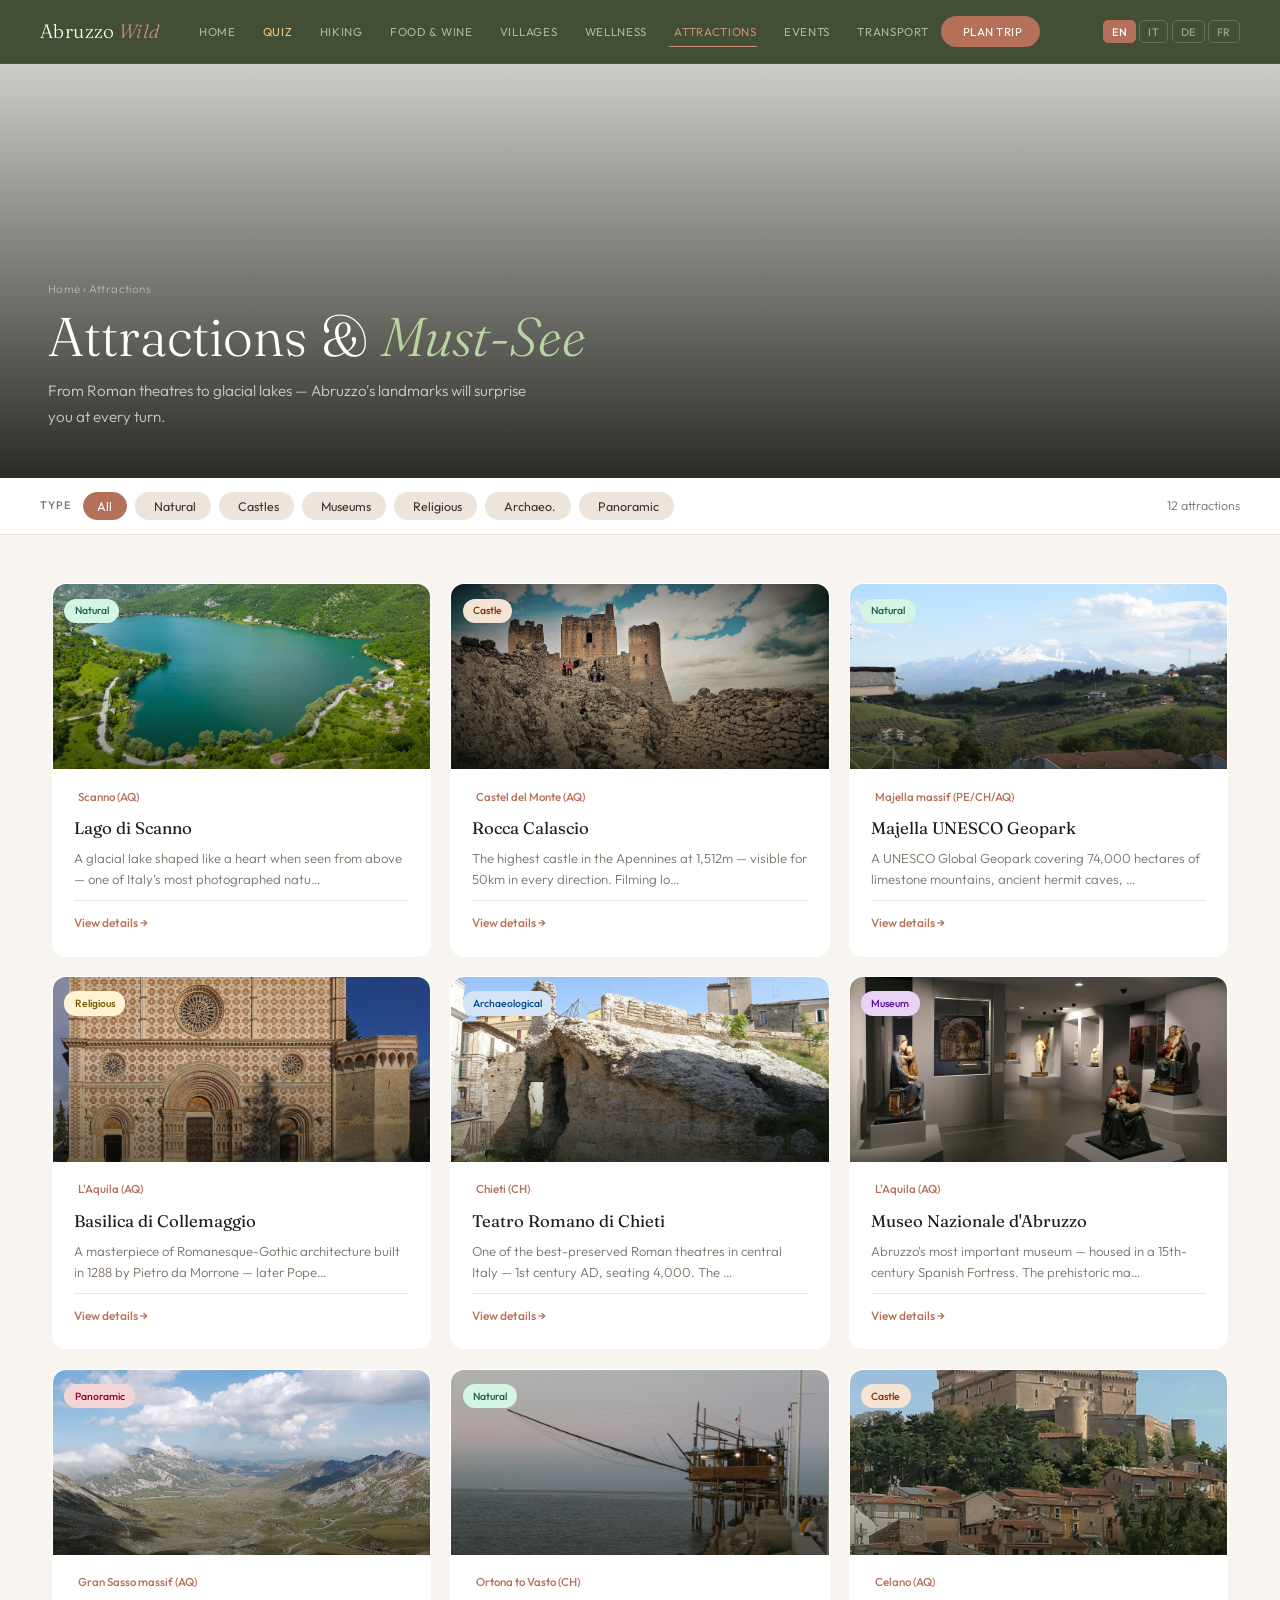
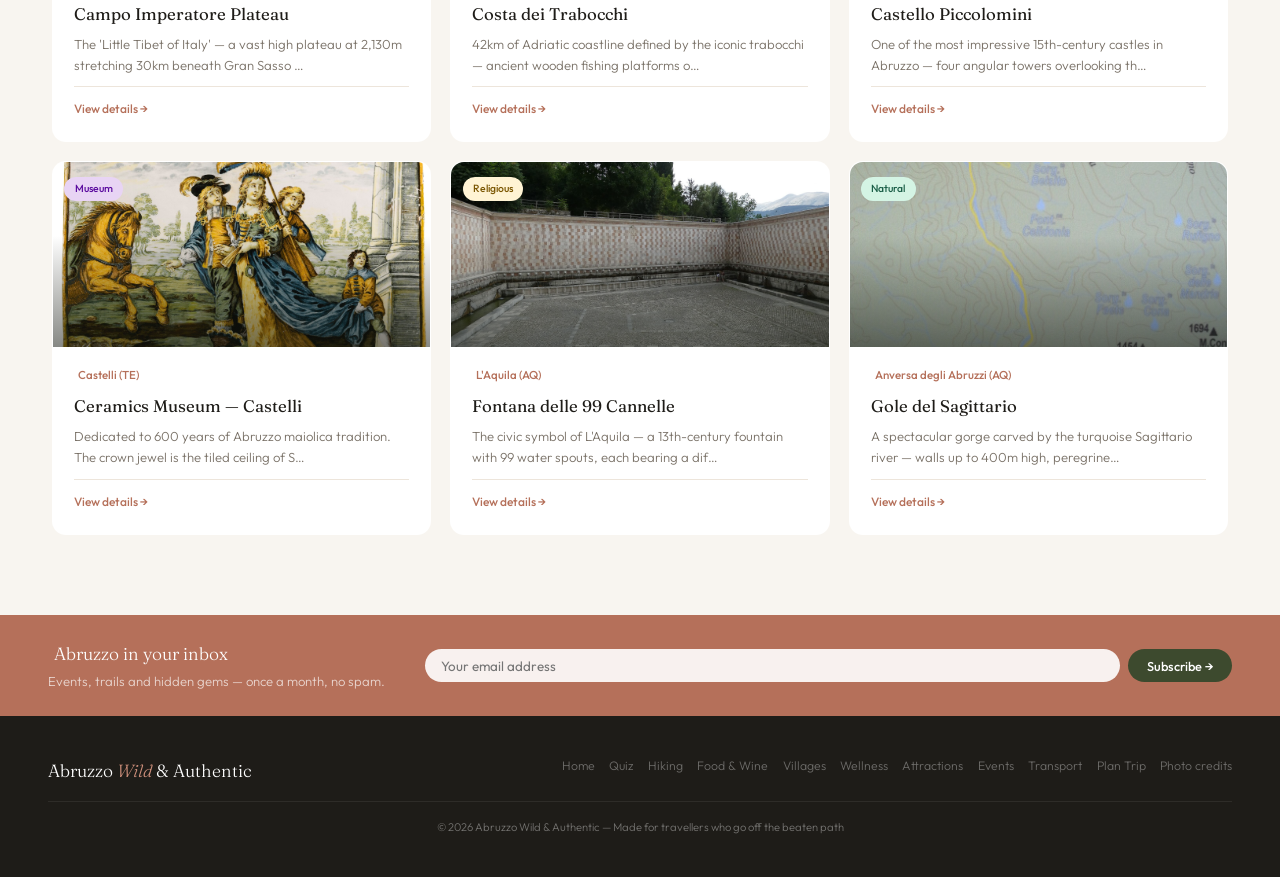
==== attractions.html @ 32e90f84 "Foto reali (Wikimedia Commons) per luoghi/borghi/monumenti + pagina crediti Categoria B (25 soggetti" ====
<!DOCTYPE html>
<html lang="en">
<head>
<meta charset="UTF-8">
<meta name="viewport" content="width=device-width,initial-scale=1.0">
<title>Attractions & Must-See — Abruzzo Wild & Authentic</title>
<meta name="description" content="From Roman theatres to glacial lakes and medieval castles — Abruzzo's most unmissable landmarks and natural wonders.">

<link rel="preconnect" href="https://fonts.googleapis.com">
<link rel="preconnect" href="https://fonts.gstatic.com" crossorigin>
<link href="https://fonts.googleapis.com/css2?family=Fraunces:ital,opsz,wght@0,9..144,300;0,9..144,400;1,9..144,300;1,9..144,400&family=Outfit:wght@300;400;500&display=swap" rel="stylesheet">
<link rel="stylesheet" href="https://cdn.jsdelivr.net/npm/@tabler/icons-webfont@3.10.0/tabler-icons.min.css">
<link rel="stylesheet" href="shared.css">

<style>
/* ── Attractions-specific ── */
.attr-grid {
  display: grid;
  grid-template-columns: repeat(3, 1fr);
  gap: 1.2rem;
}
.attr-card {
  background: var(--white);
  border-radius: var(--radius);
  overflow: hidden;
  cursor: pointer;
  border: 1.5px solid transparent;
  transition: transform .3s ease, box-shadow .3s ease, border-color .3s ease;
}
.attr-card:hover {
  transform: translateY(-5px);
  box-shadow: var(--shadow-md);
  border-color: var(--rose);
}
.attr-card.hidden { display: none; }
.attr-img-wrap { overflow: hidden; position: relative; }
.attr-img {
  width: 100%; height: 185px;
  object-fit: cover;
  background-size: cover;
  background-position: center;
  transition: transform .5s;
}
.attr-card:hover .attr-img { transform: scale(1.06); }
.attr-img-overlay {
  position: absolute; inset: 0;
  background: linear-gradient(to top, rgba(15,18,10,.5), transparent 60%);
}
.attr-body { padding: 1.1rem 1.3rem 1.4rem; }
.attr-body h3 {
  font-family: var(--serif); font-size: 1.05rem;
  font-weight: 400; color: var(--ink); margin-bottom: .32rem;
}
.attr-body p {
  font-size: .82rem; color: var(--muted);
  line-height: 1.6; margin-bottom: .65rem; font-weight: 300;
}
.attr-place {
  font-size: .72rem; color: var(--rose);
  font-weight: 500; display: flex;
  align-items: center; gap: .25rem; margin-bottom: .6rem;
}
.attr-footer {
  display: flex; justify-content: space-between; align-items: center;
  padding-top: .75rem; border-top: 1px solid var(--parchment);
  font-size: .75rem; color: var(--rose); font-weight: 500;
}
@media(max-width:1000px){ .attr-grid { grid-template-columns: repeat(2,1fr); } }
@media(max-width:580px)  { .attr-grid { grid-template-columns: 1fr; } }
</style>
</head>
<body>

<!-- ════ NAV ════ -->
<nav class="nav" id="main-nav">
  <a href="index.html" class="nav-logo">Abruzzo <span>Wild</span></a>
  <ul class="nav-links">
    <li><a href="index.html"       class="nav-link"><i class="ti ti-home" aria-hidden="true"></i><span data-i18n="n_home">Home</span></a></li>
    <li><a href="quiz.html"        class="nav-link quiz"><i class="ti ti-sparkles" aria-hidden="true"></i><span data-i18n="n_quiz">Quiz</span></a></li>
    <li><a href="hiking.html"      class="nav-link"><i class="ti ti-mountain" aria-hidden="true"></i><span data-i18n="n_hiking">Hiking</span></a></li>
    <li><a href="food.html"        class="nav-link"><i class="ti ti-tools-kitchen-2" aria-hidden="true"></i><span data-i18n="n_food">Food & Wine</span></a></li>
    <li><a href="villages.html"    class="nav-link"><i class="ti ti-building-castle" aria-hidden="true"></i><span data-i18n="n_villages">Villages</span></a></li>
    <li><a href="wellness.html"    class="nav-link"><i class="ti ti-spa" aria-hidden="true"></i><span data-i18n="n_wellness">Wellness</span></a></li>
    <li><a href="attractions.html" class="nav-link active"><i class="ti ti-map-pin" aria-hidden="true"></i><span data-i18n="n_attractions">Attractions</span></a></li>
    <li><a href="events.html"      class="nav-link"><i class="ti ti-calendar-event" aria-hidden="true"></i><span data-i18n="n_events">Events</span></a></li>
    <li><a href="transport.html"   class="nav-link"><i class="ti ti-bus" aria-hidden="true"></i><span data-i18n="n_transport">Transport</span></a></li>
    <li><a href="plan.html"        class="nav-link cta"><i class="ti ti-route" aria-hidden="true"></i><span data-i18n="n_plan">Plan Trip</span></a></li>
  </ul>
  <div class="nav-lang">
    <button class="lang-btn active" onclick="setLang('en')">EN</button>
    <button class="lang-btn" onclick="setLang('it')">IT</button>
    <button class="lang-btn" onclick="setLang('de')">DE</button>
    <button class="lang-btn" onclick="setLang('fr')">FR</button>
  </div>
</nav>


<!-- ════ HERO ════ -->
<div class="hero-inner" style="height:46vh">
  <div class="hero-inner-img"
       style="background-image:url('https://images.unsplash.com/photo-1499678329028-101435549a4e?w=1600&q=80')">
  </div>
  <div class="hero-inner-veil"></div>
  <div class="hero-inner-content">
    <div class="hero-breadcrumb">
      <a href="index.html" data-i18n="n_home">Home</a> › <span data-i18n="at_bc">Attractions</span>
    </div>
    <h1 class="hero-inner-h1" data-i18n="at_h1">Attractions & <em>Must-See</em></h1>
    <p class="hero-inner-sub" data-i18n="at_sub">From Roman theatres to glacial lakes — Abruzzo's landmarks will surprise you at every turn.</p>
  </div>
</div>


<!-- ════ FILTER BAR ════ -->
<div class="filter-bar">
  <span class="filter-label" data-i18n="at_type">Type</span>
  <button class="pill pill-parchment on" onclick="atFilter('all', this)" data-i18n="at_f_all">All</button>
  <button class="pill pill-parchment" onclick="atFilter('natural', this)">
    <i class="ti ti-leaf" aria-hidden="true"></i> <span data-i18n="at_f_natural">Natural</span>
  </button>
  <button class="pill pill-parchment" onclick="atFilter('castle', this)">
    <i class="ti ti-building-castle" aria-hidden="true"></i> <span data-i18n="at_f_castle">Castles</span>
  </button>
  <button class="pill pill-parchment" onclick="atFilter('museum', this)">
    <i class="ti ti-building-arch" aria-hidden="true"></i> <span data-i18n="at_f_museum">Museums</span>
  </button>
  <button class="pill pill-parchment" onclick="atFilter('religious', this)">
    <i class="ti ti-church" aria-hidden="true"></i> <span data-i18n="at_f_religious">Religious</span>
  </button>
  <button class="pill pill-parchment" onclick="atFilter('archaeological', this)">
    <i class="ti ti-amphora" aria-hidden="true"></i> <span data-i18n="at_f_archaeo">Archaeo.</span>
  </button>
  <button class="pill pill-parchment" onclick="atFilter('panoramic', this)">
    <i class="ti ti-photo-scan" aria-hidden="true"></i> <span data-i18n="at_f_panoramic">Panoramic</span>
  </button>
  <span class="filter-count" id="at-count"></span>
</div>


<!-- ════ CONTENT ════ -->
<div class="wrap">
  <div class="attr-grid" id="attr-grid"></div>
</div>


<!-- ════ MODAL ════ -->
<div class="modal-backdrop" id="modal-backdrop"
     onclick="if(event.target.id==='modal-backdrop')closeModal()">
  <div class="modal">
    <div class="modal-hero">
      <img id="m-img" src="" alt="">
      <div class="modal-hero-veil"></div>
      <button class="modal-close" onclick="closeModal()" aria-label="Close">✕</button>
      <div class="modal-info">
        <small id="m-sub"></small>
        <h2 id="m-title"></h2>
      </div>
    </div>
    <div class="modal-body">
      <div class="modal-badges" id="m-badges"></div>
      <p id="m-desc"></p>
      <div class="modal-stats" id="m-stats"></div>
      <div class="modal-two" id="m-two"></div>
    </div>
  </div>
</div>


<!-- ════ NEWSLETTER ════ -->
<div class="nl-strip">
  <div class="nl-inner">
    <div class="nl-text">
      <h4><i class="ti ti-mail" aria-hidden="true"></i> <span data-i18n="nl_title">Abruzzo in your inbox</span></h4>
      <p data-i18n="nl_sub">Events, trails, recipes and hidden gems — once a month, no spam.</p>
    </div>
    <div class="nl-form">
      <input class="nl-input" type="email" id="nlemail" placeholder="Your email address" data-i18n-placeholder="nl_ph">
      <button class="nl-btn" onclick="nlSubmit()" data-i18n="nl_btn">Subscribe →</button>
    </div>
  </div>
</div>


<!-- ════ FOOTER ════ -->
<footer class="site-footer">
  <div class="footer-inner">
    <div class="footer-brand">Abruzzo <span>Wild</span> & Authentic</div>
    <nav class="footer-links" aria-label="Footer navigation">
      <a href="index.html"       class="footer-link"><span data-i18n="n_home">Home</span></a>
      <a href="quiz.html"        class="footer-link"><span data-i18n="n_quiz">Quiz</span></a>
      <a href="hiking.html"      class="footer-link"><span data-i18n="n_hiking">Hiking</span></a>
      <a href="food.html"        class="footer-link"><span data-i18n="n_food">Food & Wine</span></a>
      <a href="villages.html"    class="footer-link"><span data-i18n="n_villages">Villages</span></a>
      <a href="wellness.html"    class="footer-link"><span data-i18n="n_wellness">Wellness</span></a>
      <a href="attractions.html" class="footer-link"><span data-i18n="n_attractions">Attractions</span></a>
      <a href="events.html"      class="footer-link"><span data-i18n="n_events">Events</span></a>
      <a href="transport.html"   class="footer-link"><span data-i18n="n_transport">Transport</span></a>
      <a href="plan.html"        class="footer-link"><span data-i18n="n_plan">Plan Trip</span></a>
      <a href="crediti.html" class="footer-link"><span data-i18n="f_credits">Photo credits</span></a>
    </nav>
  </div>
  <div class="footer-copy" data-i18n="f_copy">© 2026 Abruzzo Wild & Authentic — Made for travellers who go off the beaten path</div>
</footer>

<script src="i18n.js"></script>


<!-- ════ JAVASCRIPT ════ -->
<script>
/* ══ CHIAVI UI STATICA (fase A2) — Object.assign su T18 globale, NON tocca i18n.js ══ */
Object.assign(T18.en, {
  at_bc:'Attractions',
  at_h1:'Attractions & <em>Must-See</em>',
  at_sub:"From Roman theatres to glacial lakes — Abruzzo's landmarks will surprise you at every turn.",
  at_type:'Type', at_f_all:'All', at_f_natural:'Natural', at_f_castle:'Castles',
  at_f_museum:'Museums', at_f_religious:'Religious', at_f_archaeo:'Archaeo.', at_f_panoramic:'Panoramic',
  at_see:'What to See', at_info:'Practical Info', at_view:'View details →',
  at_count_sg:'attraction', at_count_pl:'attractions'
});
Object.assign(T18.it, {
  at_bc:'Attrazioni',
  at_h1:'Attrazioni & <em>Imperdibili</em>',
  at_sub:"Dai teatri romani ai laghi glaciali — i luoghi d'interesse dell'Abruzzo ti sorprenderanno a ogni passo.",
  at_type:'Tipo', at_f_all:'Tutte', at_f_natural:'Natura', at_f_castle:'Castelli',
  at_f_museum:'Musei', at_f_religious:'Religiosi', at_f_archaeo:'Archeo.', at_f_panoramic:'Panoramici',
  at_see:'Cosa vedere', at_info:'Info pratiche', at_view:'Vedi dettagli →',
  at_count_sg:'attrazione', at_count_pl:'attrazioni'
});
Object.assign(T18.de, {
  at_bc:'Sehenswürdigkeiten',
  at_h1:'Sehenswürdigkeiten & <em>Must-See</em>',
  at_sub:'Von römischen Theatern bis zu Gletscherseen — die Sehenswürdigkeiten der Abruzzen überraschen auf Schritt und Tritt.',
  at_type:'Typ', at_f_all:'Alle', at_f_natural:'Natur', at_f_castle:'Burgen',
  at_f_museum:'Museen', at_f_religious:'Religiös', at_f_archaeo:'Archäo.', at_f_panoramic:'Aussicht',
  at_see:'Sehenswertes', at_info:'Praktische Infos', at_view:'Details ansehen →',
  at_count_sg:'Sehenswürdigkeit', at_count_pl:'Sehenswürdigkeiten'
});
Object.assign(T18.fr, {
  at_bc:'Attractions',
  at_h1:'Attractions & <em>Incontournables</em>',
  at_sub:'Des théâtres romains aux lacs glaciaires — les sites des Abruzzes vous surprendront à chaque instant.',
  at_type:'Type', at_f_all:'Tous', at_f_natural:'Nature', at_f_castle:'Châteaux',
  at_f_museum:'Musées', at_f_religious:'Religieux', at_f_archaeo:'Archéo.', at_f_panoramic:'Panoramique',
  at_see:'À voir', at_info:'Infos pratiques', at_view:'Voir les détails →',
  at_count_sg:'attraction', at_count_pl:'attractions'
});

/* ══ ETICHETTE STAT (multilingua, riutilizzate) ══ */
const SL = {
  altitude:  {en:'Altitude',it:'Altitudine',de:'Höhe',fr:'Altitude'},
  area:      {en:'Area',it:'Superficie',de:'Fläche',fr:'Superficie'},
  season:    {en:'Season',it:'Stagione',de:'Saison',fr:'Saison'},
  entry:     {en:'Entry',it:'Ingresso',de:'Eintritt',fr:'Entrée'},
  built:     {en:'Built',it:'Costruito',de:'Erbaut',fr:'Construit'},
  highpoint: {en:'High point',it:'Cima',de:'Höchster Punkt',fr:'Point culminant'},
  status:    {en:'Status',it:'Status',de:'Status',fr:'Statut'},
  capacity:  {en:'Capacity',it:'Capienza',de:'Kapazität',fr:'Capacité'},
  city:      {en:'City',it:'Città',de:'Stadt',fr:'Ville'},
  building:  {en:'Building',it:'Edificio',de:'Gebäude',fr:'Bâtiment'},
  open:      {en:'Open',it:'Aperto',de:'Geöffnet',fr:'Ouvert'},
  length:    {en:'Length',it:'Lunghezza',de:'Länge',fr:'Longueur'},
  coast:     {en:'Coast',it:'Costa',de:'Küste',fr:'Côte'},
  access:    {en:'Access',it:'Accesso',de:'Zugang',fr:'Accès'},
  bestseason:{en:'Best season',it:'Periodo migliore',de:'Beste Zeit',fr:'Meilleure saison'},
  wallheight:{en:'Wall height',it:'Altezza pareti',de:'Wandhöhe',fr:'Hauteur des parois'},
  tradition: {en:'Tradition',it:'Tradizione',de:'Tradition',fr:'Tradition'},
  spouts:    {en:'Spouts',it:'Cannelle',de:'Ausläufe',fr:'Becs'}
};

/* ══ DATA ══ */
const attractions = [
  { id:'a1', type:'natural', name:'Lago di Scanno',
    place:"Scanno (AQ)",
    img:'img/lago-di-scanno.jpg',
    desc:{en:"A glacial lake shaped like a heart when seen from above — one of Italy's most photographed natural wonders, surrounded by beech forest.",
          it:"Un lago glaciale a forma di cuore visto dall'alto — una delle meraviglie naturali più fotografate d'Italia, circondata da una faggeta.",
          de:"Ein Gletschersee in Herzform aus der Vogelperspektive — eines der meistfotografierten Naturwunder Italiens, umgeben von Buchenwald.",
          fr:"Un lac glaciaire en forme de cœur vu d'en haut — l'une des merveilles naturelles les plus photographiées d'Italie, entourée de hêtraie."},
    stats:[{v:'923m',l:SL.altitude},{v:'1.9 km²',l:SL.area},{v:'Year round',l:SL.season},{v:'Free',l:SL.entry}],
    see:[{en:'Heart shape from above (best at viewpoint on SS479)',it:"La forma a cuore dall'alto (meglio dal belvedere sulla SS479)",de:'Die Herzform von oben (am besten vom Aussichtspunkt an der SS479)',fr:"La forme de cœur vue d'en haut (idéale depuis le belvédère sur la SS479)"},
         {en:'Scanno medieval village',it:'Il borgo medievale di Scanno',de:'Das mittelalterliche Dorf Scanno',fr:'Le village médiéval de Scanno'},
         {en:'Otters and waterfowl in the lake',it:'Lontre e uccelli acquatici nel lago',de:'Otter und Wasservögel im See',fr:'Loutres et oiseaux aquatiques dans le lac'},
         {en:'Beech forest circuit walk',it:'Passeggiata ad anello nella faggeta',de:'Rundwanderung durch den Buchenwald',fr:'Boucle de randonnée dans la hêtraie'}],
    info:[{en:'From Sulmona: 45 min by car',it:'Da Sulmona: 45 min in auto',de:'Von Sulmona: 45 Min. mit dem Auto',fr:'Depuis Sulmona : 45 min en voiture'},
         {en:'Boat rental available in summer',it:'Noleggio barche disponibile in estate',de:'Bootsverleih im Sommer verfügbar',fr:'Location de bateaux en été'},
         {en:'Café and parking at lake shore',it:'Bar e parcheggio sulla riva del lago',de:'Café und Parkplatz am Seeufer',fr:'Café et parking au bord du lac'},
         {en:'Combine with Sagittario gorge walk',it:'Da abbinare alla passeggiata nelle Gole del Sagittario',de:'Mit der Wanderung durch die Sagittario-Schlucht kombinieren',fr:'À combiner avec la balade dans les gorges du Sagittario'}] },

  { id:'a2', type:'castle', name:'Rocca Calascio',
    place:"Castel del Monte (AQ)",
    img:'img/rocca-calascio.jpg',
    desc:{en:"The highest castle in the Apennines at 1,512m — visible for 50km in every direction. Filming location for Ladyhawke (1985) and The Name of the Rose.",
          it:"Il castello più alto dell'Appennino, a 1.512 m — visibile a 50 km in ogni direzione. Set di Ladyhawke (1985) e Il nome della rosa.",
          de:"Die höchste Burg des Apennins auf 1.512 m — 50 km weit in alle Richtungen sichtbar. Drehort für Ladyhawke (1985) und Der Name der Rose.",
          fr:"Le château le plus haut des Apennins, à 1 512 m — visible à 50 km à la ronde. Lieu de tournage de Ladyhawke (1985) et du Nom de la rose."},
    stats:[{v:'1,512m',l:SL.altitude},{v:'10th c.',l:SL.built},{v:'Free',l:SL.entry},{v:'Year round',l:SL.season}],
    see:[{en:'Castle ruins and four towers',it:'I ruderi del castello e le quattro torri',de:'Die Burgruine und vier Türme',fr:'Les ruines du château et ses quatre tours'},
         {en:'Church of Santa Maria della Pietà',it:'La chiesa di Santa Maria della Pietà',de:'Die Kirche Santa Maria della Pietà',fr:"L'église Santa Maria della Pietà"},
         {en:'Ghost village of Rocca Calascio',it:'Il borgo fantasma di Rocca Calascio',de:'Das Geisterdorf Rocca Calascio',fr:'Le village fantôme de Rocca Calascio'},
         {en:'Gran Sasso panoramic views',it:'Vedute panoramiche sul Gran Sasso',de:'Panoramablick auf den Gran Sasso',fr:'Vues panoramiques sur le Gran Sasso'}],
    info:[{en:'Access via dirt road from Castel del Monte',it:'Accesso su strada sterrata da Castel del Monte',de:'Zufahrt über eine Schotterstraße von Castel del Monte',fr:'Accès par une piste depuis Castel del Monte'},
         {en:'Very windy year-round — bring layers',it:"Molto ventoso tutto l'anno — vestiti a strati",de:'Ganzjährig sehr windig — Kleidung in Schichten',fr:"Très venteux toute l'année — prévoyez plusieurs couches"},
         {en:'Best visited at golden hour',it:"Da visitare preferibilmente all'ora dorata",de:'Am schönsten zur goldenen Stunde',fr:"À visiter de préférence à l'heure dorée"},
         {en:'No facilities — bring water and snacks',it:'Nessun servizio — porta acqua e snack',de:'Keine Einrichtungen — Wasser und Snacks mitbringen',fr:'Aucun service — apportez eau et en-cas'}] },

  { id:'a3', type:'natural', name:{en:'Majella UNESCO Geopark',it:'Geoparco UNESCO della Majella',de:'UNESCO-Geopark Majella',fr:'Géoparc UNESCO de la Majella'},
    place:"Majella massif (PE/CH/AQ)",
    img:'img/maiella-monte-amaro.jpg',
    desc:{en:"A UNESCO Global Geopark covering 74,000 hectares of limestone mountains, ancient hermit caves, dramatic gorges and wildflower plateaus.",
          it:"Un Geoparco Mondiale UNESCO che copre 74.000 ettari di montagne calcaree, antiche grotte eremitiche, gole spettacolari e altopiani fioriti.",
          de:"Ein UNESCO Global Geopark mit 74.000 Hektar Kalksteinbergen, alten Einsiedlerhöhlen, spektakulären Schluchten und blühenden Hochebenen.",
          fr:"Un géoparc mondial UNESCO couvrant 74 000 hectares de montagnes calcaires, d'anciennes grottes d'ermites, de gorges spectaculaires et de plateaux fleuris."},
    stats:[{v:'74,000 ha',l:SL.area},{v:'UNESCO',l:SL.status},{v:'2,793m',l:SL.highpoint},{v:'Free',l:SL.entry}],
    see:[{en:"Hermit caves of Sant'Angelo in Ripe",it:"Le grotte eremitiche di Sant'Angelo in Ripe",de:"Die Einsiedlerhöhlen von Sant'Angelo in Ripe",fr:"Les grottes d'ermites de Sant'Angelo in Ripe"},
         {en:'Blockhaus panoramic plateau at 1,800m',it:"L'altopiano panoramico del Blockhaus a 1.800 m",de:'Das Panorama-Plateau Blockhaus auf 1.800 m',fr:'Le plateau panoramique du Blockhaus à 1 800 m'},
         {en:'Eremo di San Bartolomeo cliff hermitage',it:"L'Eremo di San Bartolomeo incastonato nella roccia",de:'Die Felseneremitage Eremo di San Bartolomeo',fr:"L'ermitage rupestre de San Bartolomeo"},
         {en:'Geological formations and fossils',it:'Formazioni geologiche e fossili',de:'Geologische Formationen und Fossilien',fr:'Formations géologiques et fossiles'}],
    info:[{en:'Visitor centre: Caramanico Terme',it:'Centro visite: Caramanico Terme',de:'Besucherzentrum: Caramanico Terme',fr:"Centre d'accueil : Caramanico Terme"},
         {en:'Best months: May–October',it:'Mesi migliori: maggio–ottobre',de:'Beste Monate: Mai–Oktober',fr:'Meilleurs mois : mai–octobre'},
         {en:'Maps at park offices in Caramanico',it:'Mappe negli uffici del parco a Caramanico',de:'Karten in den Parkbüros in Caramanico',fr:'Cartes dans les bureaux du parc à Caramanico'},
         {en:'Combine with Terme di Caramanico spa',it:'Da abbinare alle Terme di Caramanico',de:'Mit dem Thermalbad Terme di Caramanico kombinieren',fr:'À combiner avec les thermes de Caramanico'}] },

  { id:'a4', type:'religious', name:'Basilica di Collemaggio',
    place:"L'Aquila (AQ)",
    img:'img/basilica-collemaggio.jpg',
    desc:{en:"A masterpiece of Romanesque-Gothic architecture built in 1288 by Pietro da Morrone — later Pope Celestine V. Contains his silver tomb.",
          it:"Un capolavoro dell'architettura romanico-gotica costruito nel 1288 da Pietro da Morrone — poi papa Celestino V. Custodisce la sua tomba d'argento.",
          de:"Ein Meisterwerk romanisch-gotischer Architektur, 1288 von Pietro da Morrone — dem späteren Papst Coelestin V. — erbaut. Beherbergt sein silbernes Grabmal.",
          fr:"Un chef-d'œuvre de l'architecture romano-gothique construit en 1288 par Pietro da Morrone — futur pape Célestin V. Elle abrite son tombeau d'argent."},
    stats:[{v:'1288',l:SL.built},{v:'Free',l:SL.entry},{v:'Year round',l:SL.season},{v:'UNESCO',l:'Perdonanza (2019)'}],
    see:[{en:"Pope Celestine V's silver tomb inside",it:"La tomba d'argento di papa Celestino V all'interno",de:'Das silberne Grabmal von Papst Coelestin V. im Inneren',fr:"Le tombeau d'argent du pape Célestin V à l'intérieur"},
         {en:'Geometric rose marble facade',it:'La facciata in marmo con rosone geometrico',de:'Die Marmorfassade mit geometrischer Rosette',fr:'La façade en marbre à la rosace géométrique'},
         {en:'Celestinian door — opened once a year (Aug 28–29)',it:"La Porta Santa — aperta una volta l'anno (28–29 ago)",de:'Die Heilige Pforte — einmal im Jahr geöffnet (28.–29. Aug.)',fr:'La Porte Sainte — ouverte une fois par an (28–29 août)'},
         {en:'Restored and reopened in 2017 (Europa Nostra Award 2020)',it:'Restaurata e riaperta nel 2017 (Premio Europa Nostra 2020)',de:'2017 restauriert und wiedereröffnet (Europa-Nostra-Preis 2020)',fr:'Restaurée et rouverte en 2017 (Prix Europa Nostra 2020)'}],
    info:[{en:"Located just outside L'Aquila historic centre",it:"Appena fuori dal centro storico dell'Aquila",de:"Direkt außerhalb der Altstadt von L'Aquila",fr:"Juste à l'extérieur du centre historique de L'Aquila"},
         {en:'Celestinian Pardon festival: Aug 28–29',it:'Perdonanza Celestiniana: 28–29 agosto',de:'Fest der Celestinischen Vergebung: 28.–29. Aug.',fr:'Fête du Pardon célestinien : 28–29 août'},
         {en:'Visiting hours: 9am–6pm daily',it:'Orari: 9–18 tutti i giorni',de:'Öffnungszeiten: täglich 9–18 Uhr',fr:'Horaires : 9h–18h tous les jours'},
         {en:'No photography during Mass',it:'Vietato fotografare durante la Messa',de:'Kein Fotografieren während der Messe',fr:'Photos interdites pendant la messe'}] },

  { id:'a5', type:'archaeological', name:'Teatro Romano di Chieti',
    place:"Chieti (CH)",
    img:'img/teatro-romano-chieti.jpg',
    desc:{en:"One of the best-preserved Roman theatres in central Italy — 1st century AD, seating 4,000. The adjacent museum holds the famous Warrior of Capestrano.",
          it:"Uno dei teatri romani meglio conservati dell'Italia centrale — I secolo d.C., 4.000 posti. Il museo adiacente custodisce il celebre Guerriero di Capestrano.",
          de:"Eines der am besten erhaltenen römischen Theater Mittelitaliens — 1. Jh. n. Chr., 4.000 Plätze. Das angrenzende Museum beherbergt den berühmten Krieger von Capestrano.",
          fr:"L'un des théâtres romains les mieux conservés du centre de l'Italie — Ier siècle apr. J.-C., 4 000 places. Le musée voisin abrite le célèbre Guerrier de Capestrano."},
    stats:[{v:'1st c. AD',l:SL.built},{v:'4,000',l:SL.capacity},{v:'€3',l:SL.entry},{v:'Chieti',l:SL.city}],
    see:[{en:'Roman theatre in situ',it:'Il teatro romano in situ',de:'Das römische Theater in situ',fr:'Le théâtre romain in situ'},
         {en:'Warrior of Capestrano (archaeological museum)',it:'Il Guerriero di Capestrano (museo archeologico)',de:'Der Krieger von Capestrano (Archäologisches Museum)',fr:'Le Guerrier de Capestrano (musée archéologique)'},
         {en:'Archaeological Museum of Chieti',it:'Il Museo Archeologico di Chieti',de:'Das Archäologische Museum von Chieti',fr:'Le musée archéologique de Chieti'},
         {en:'Panoramic valley views from Chieti hilltop',it:'Vedute panoramiche sulla valle dalla collina di Chieti',de:'Panoramablick über das Tal vom Hügel von Chieti',fr:'Vues panoramiques sur la vallée depuis la colline de Chieti'}],
    info:[{en:'Opening: 9am–7pm daily',it:'Apertura: 9–19 tutti i giorni',de:'Öffnung: täglich 9–19 Uhr',fr:'Ouverture : 9h–19h tous les jours'},
         {en:'Summer concerts July–August',it:'Concerti estivi luglio–agosto',de:'Sommerkonzerte Juli–August',fr:"Concerts d'été juillet–août"},
         {en:'Combined ticket with museum: €6',it:'Biglietto cumulativo con il museo: €6',de:'Kombiticket mit Museum: 6 €',fr:'Billet combiné avec le musée : 6 €'},
         {en:'From Pescara: 20 min by car',it:'Da Pescara: 20 min in auto',de:'Von Pescara: 20 Min. mit dem Auto',fr:'Depuis Pescara : 20 min en voiture'}] },

  { id:'a6', type:'museum', name:"Museo Nazionale d'Abruzzo",
    place:"L'Aquila (AQ)",
    img:'img/museo-nazionale-abruzzo.jpg',
    desc:{en:"Abruzzo's most important museum — housed in a 15th-century Spanish Fortress. The prehistoric mammoth skeleton is unmissable.",
          it:"Il museo più importante dell'Abruzzo — ospitato in un Forte Spagnolo del XV secolo. Lo scheletro preistorico di mammut è imperdibile.",
          de:"Das bedeutendste Museum der Abruzzen — untergebracht in einer spanischen Festung aus dem 15. Jahrhundert. Das prähistorische Mammutskelett ist ein Muss.",
          fr:"Le musée le plus important des Abruzzes — installé dans un fort espagnol du XVe siècle. Le squelette de mammouth préhistorique est incontournable."},
    stats:[{v:'15th c.',l:SL.building},{v:'€5',l:SL.entry},{v:'Tue–Sun',l:SL.open},{v:"L'Aquila",l:SL.city}],
    see:[{en:'Mammoth skeleton (Mammuthus meridionalis)',it:'Lo scheletro di mammut (Mammuthus meridionalis)',de:'Das Mammutskelett (Mammuthus meridionalis)',fr:'Le squelette de mammouth (Mammuthus meridionalis)'},
         {en:'Abruzzese goldsmith collection',it:'La collezione di oreficeria abruzzese',de:'Die abruzzesische Goldschmiedesammlung',fr:"La collection d'orfèvrerie des Abruzzes"},
         {en:'Sacred art from the region',it:'Arte sacra della regione',de:'Sakrale Kunst aus der Region',fr:'Art sacré de la région'},
         {en:'Views from the Spanish fortress walls',it:'Vedute dalle mura del Forte Spagnolo',de:'Ausblicke von den Mauern der spanischen Festung',fr:'Vues depuis les remparts du fort espagnol'}],
    info:[{en:'Opening: 9am–7:30pm Tue–Sun',it:'Apertura: 9–19:30 mar–dom',de:'Öffnung: Di–So 9–19:30 Uhr',fr:'Ouverture : 9h–19h30 mar–dim'},
         {en:'Free entry on first Sunday of the month',it:'Ingresso gratuito la prima domenica del mese',de:'Freier Eintritt am ersten Sonntag im Monat',fr:'Entrée gratuite le premier dimanche du mois'},
         {en:"Combine with L'Aquila historic centre walk",it:"Da abbinare a una passeggiata nel centro storico dell'Aquila",de:"Mit einem Spaziergang durch die Altstadt von L'Aquila kombinieren",fr:"À combiner avec une balade dans le centre historique de L'Aquila"},
         {en:'Closed Monday',it:'Chiuso il lunedì',de:'Montags geschlossen',fr:'Fermé le lundi'}] },

  { id:'a7', type:'panoramic', name:{en:'Campo Imperatore Plateau',it:'Altopiano di Campo Imperatore',de:'Hochebene Campo Imperatore',fr:'Plateau de Campo Imperatore'},
    place:"Gran Sasso massif (AQ)",
    img:'img/campo-imperatore.jpg',
    desc:{en:"The 'Little Tibet of Italy' — a vast high plateau at 2,130m stretching 30km beneath Gran Sasso peaks. Chamois herds, observatory and Mussolini's prison hotel.",
          it:"Il 'Piccolo Tibet d'Italia' — un vasto altopiano a 2.130 m che si estende per 30 km sotto le vette del Gran Sasso. Camosci, osservatorio e l'albergo-prigione di Mussolini.",
          de:"Das 'Kleine Tibet Italiens' — eine weite Hochebene auf 2.130 m, die sich 30 km unter den Gran-Sasso-Gipfeln erstreckt. Gämsen, Observatorium und Mussolinis Gefängnishotel.",
          fr:"Le 'Petit Tibet de l'Italie' — un vaste plateau à 2 130 m s'étendant sur 30 km sous les sommets du Gran Sasso. Chamois, observatoire et l'hôtel-prison de Mussolini."},
    stats:[{v:'2,130m',l:SL.altitude},{v:'30 km',l:SL.length},{v:'Free',l:SL.entry},{v:'Jun–Oct',l:SL.bestseason}],
    see:[{en:'Gran Sasso panoramic views',it:'Vedute panoramiche sul Gran Sasso',de:'Panoramablick auf den Gran Sasso',fr:'Vues panoramiques sur le Gran Sasso'},
         {en:'Astronomical Observatory guided tours',it:"Visite guidate all'Osservatorio Astronomico",de:'Führungen im Astronomischen Observatorium',fr:"Visites guidées de l'observatoire astronomique"},
         {en:'Hotel Campo Imperatore (Mussolini prison)',it:'Hotel Campo Imperatore (prigione di Mussolini)',de:'Hotel Campo Imperatore (Mussolinis Gefängnis)',fr:'Hôtel Campo Imperatore (prison de Mussolini)'},
         {en:'Apennine chamois herds on the plateau',it:"Branchi di camoscio appenninico sull'altopiano",de:'Herden von Apennin-Gämsen auf der Hochebene',fr:'Hardes de chamois des Apennins sur le plateau'}],
    info:[{en:"Cable car from Assergi or road from L'Aquila",it:"Funivia da Assergi o strada dall'Aquila",de:"Seilbahn ab Assergi oder Straße ab L'Aquila",fr:"Téléphérique depuis Assergi ou route depuis L'Aquila"},
         {en:'Weather changes rapidly — layers essential',it:'Il tempo cambia in fretta — vestiti a strati indispensabili',de:'Wetter wechselt schnell — Zwiebellook unerlässlich',fr:'La météo change vite — plusieurs couches indispensables'},
         {en:'Ski resort in winter',it:'Stazione sciistica in inverno',de:'Skigebiet im Winter',fr:'Station de ski en hiver'},
         {en:'Best visited on weekdays in summer',it:'Meglio visitarlo nei giorni feriali in estate',de:'Im Sommer am besten unter der Woche',fr:"À visiter de préférence en semaine l'été"}] },

  { id:'a8', type:'natural', name:'Costa dei Trabocchi',
    place:"Ortona to Vasto (CH)",
    img:'img/costa-dei-trabocchi.jpg',
    desc:{en:"42km of Adriatic coastline defined by the iconic trabocchi — ancient wooden fishing platforms on stilts over the sea. Many are now superb restaurants.",
          it:"42 km di costa adriatica caratterizzati dagli iconici trabocchi — antiche palafitte di legno da pesca sul mare. Molti oggi sono ottimi ristoranti.",
          de:"42 km Adriaküste, geprägt von den ikonischen Trabocchi — alten hölzernen Fischerplattformen auf Stelzen über dem Meer. Viele sind heute ausgezeichnete Restaurants.",
          fr:"42 km de côte adriatique marqués par les emblématiques trabocchi — d'anciennes plateformes de pêche en bois sur pilotis au-dessus de la mer. Beaucoup sont aujourd'hui d'excellents restaurants."},
    stats:[{v:'42 km',l:SL.length},{v:'Adriatic',l:SL.coast},{v:'Free',l:SL.access},{v:'Year round',l:SL.season}],
    see:[{en:'Trabocchi fishing platforms on stilts',it:'I trabocchi, piattaforme da pesca su palafitte',de:'Trabocchi-Fischerplattformen auf Stelzen',fr:'Les trabocchi, plateformes de pêche sur pilotis'},
         {en:'Cycleway along the coast (flat, scenic)',it:'La ciclovia lungo la costa (piatta e panoramica)',de:'Radweg entlang der Küste (flach, malerisch)',fr:'La piste cyclable le long de la côte (plate et pittoresque)'},
         {en:'Trabocco restaurant dining over the sea',it:'Cena in un ristorante-trabocco sul mare',de:'Essen im Trabocco-Restaurant über dem Meer',fr:'Dîner dans un restaurant-trabocco au-dessus de la mer'},
         {en:'Punta Aderci Nature Reserve near Vasto',it:'La Riserva Naturale di Punta Aderci vicino a Vasto',de:'Naturreservat Punta Aderci bei Vasto',fr:'La réserve naturelle de Punta Aderci près de Vasto'}],
    info:[{en:'Cycleway: Ortona to Vasto — flat and easy',it:'Ciclovia: da Ortona a Vasto — piatta e facile',de:'Radweg: Ortona–Vasto — flach und einfach',fr:"Piste cyclable : d'Ortona à Vasto — plate et facile"},
         {en:'Book trabocco restaurants well in advance',it:'Prenota i ristoranti-trabocco con largo anticipo',de:'Trabocco-Restaurants rechtzeitig reservieren',fr:"Réservez les restaurants-trabocco bien à l'avance"},
         {en:'Best sunset: from Fossacesia cliff',it:'Tramonto migliore: dalla scogliera di Fossacesia',de:'Schönster Sonnenuntergang: von der Klippe in Fossacesia',fr:'Plus beau coucher de soleil : depuis la falaise de Fossacesia'},
         {en:'Base yourself in Lanciano or Vasto',it:'Come base scegli Lanciano o Vasto',de:'Quartier in Lanciano oder Vasto beziehen',fr:'Installez-vous à Lanciano ou Vasto'}] },

  { id:'a9', type:'castle', name:'Castello Piccolomini',
    place:"Celano (AQ)",
    img:'img/castello-piccolomini.jpg',
    desc:{en:"One of the most impressive 15th-century castles in Abruzzo — four angular towers overlooking the ancient Fucino basin. Houses the Museum of Sacred Art.",
          it:"Uno dei castelli quattrocenteschi più imponenti d'Abruzzo — quattro torri angolari che dominano l'antica conca del Fucino. Ospita il Museo d'Arte Sacra.",
          de:"Eine der eindrucksvollsten Burgen der Abruzzen aus dem 15. Jahrhundert — vier Ecktürme über dem einstigen Fucino-Becken. Beherbergt das Museum für Sakrale Kunst.",
          fr:"L'un des châteaux du XVe siècle les plus impressionnants des Abruzzes — quatre tours d'angle dominant l'ancien bassin du Fucino. Il abrite le Musée d'Art Sacré."},
    stats:[{v:'15th c.',l:SL.built},{v:'€4',l:SL.entry},{v:'Tue–Sun',l:SL.open},{v:'900m',l:SL.altitude}],
    see:[{en:'Museum of Sacred Art inside',it:"Il Museo d'Arte Sacra all'interno",de:'Das Museum für Sakrale Kunst im Inneren',fr:"Le Musée d'Art Sacré à l'intérieur"},
         {en:'Four imposing corner towers',it:'Le quattro imponenti torri angolari',de:'Vier imposante Ecktürme',fr:"Les quatre imposantes tours d'angle"},
         {en:'Panoramic views over the Fucino plain',it:'Vedute panoramiche sulla piana del Fucino',de:'Panoramablick über die Fucino-Ebene',fr:'Vues panoramiques sur la plaine du Fucino'},
         {en:'Medieval town of Celano below',it:'Il borgo medievale di Celano ai piedi del castello',de:'Die mittelalterliche Stadt Celano unterhalb',fr:'La ville médiévale de Celano en contrebas'}],
    info:[{en:'Opening: 9am–6pm Tue–Sun',it:'Apertura: 9–18 mar–dom',de:'Öffnung: Di–So 9–18 Uhr',fr:'Ouverture : 9h–18h mar–dim'},
         {en:'Closed Monday',it:'Chiuso il lunedì',de:'Montags geschlossen',fr:'Fermé le lundi'},
         {en:"From L'Aquila: 45 min by car",it:"Dall'Aquila: 45 min in auto",de:"Von L'Aquila: 45 Min. mit dem Auto",fr:"Depuis L'Aquila : 45 min en voiture"},
         {en:'Combine with Avezzano and Fucino plain',it:'Da abbinare ad Avezzano e alla piana del Fucino',de:'Mit Avezzano und der Fucino-Ebene kombinieren',fr:'À combiner avec Avezzano et la plaine du Fucino'}] },

  { id:'a10', type:'museum', name:{en:'Ceramics Museum — Castelli',it:'Museo delle Ceramiche — Castelli',de:'Keramikmuseum — Castelli',fr:'Musée de la Céramique — Castelli'},
    place:"Castelli (TE)",
    img:'img/museo-ceramica-castelli.jpg',
    desc:{en:"Dedicated to 600 years of Abruzzo maiolica tradition. The crown jewel is the tiled ceiling of San Donato church, created by students in the 1700s.",
          it:"Dedicato a 600 anni di tradizione della maiolica abruzzese. Il gioiello è il soffitto maiolicato della chiesa di San Donato, realizzato dagli allievi nel Settecento.",
          de:"Gewidmet 600 Jahren abruzzesischer Majolika-Tradition. Das Prunkstück ist die gekachelte Decke der Kirche San Donato, im 18. Jahrhundert von Schülern geschaffen.",
          fr:"Consacré à 600 ans de tradition de la majolique des Abruzzes. Le joyau est le plafond en carreaux de l'église San Donato, réalisé par des élèves au XVIIIe siècle."},
    stats:[{v:'€4',l:SL.entry},{v:'Tue–Sun',l:SL.open},{v:'1400s',l:SL.tradition},{v:'601m',l:SL.altitude}],
    see:[{en:'Maiolica collection spanning 1400s to today',it:'La collezione di maioliche dal Quattrocento a oggi',de:'Majolika-Sammlung vom 15. Jahrhundert bis heute',fr:'Collection de majoliques du XVe siècle à nos jours'},
         {en:'San Donato church tiled ceiling (1700s)',it:'Il soffitto maiolicato della chiesa di San Donato (Settecento)',de:'Die gekachelte Decke der Kirche San Donato (18. Jh.)',fr:"Le plafond en carreaux de l'église San Donato (XVIIIe s.)"},
         {en:'Active artisan workshops in the village',it:'Botteghe artigiane ancora attive nel borgo',de:'Aktive Handwerksateliers im Dorf',fr:"Ateliers d'artisans encore actifs dans le village"},
         {en:'Gran Sasso views from the village belvedere',it:'Vedute sul Gran Sasso dal belvedere del borgo',de:'Gran-Sasso-Blick vom Aussichtspunkt des Dorfes',fr:'Vues sur le Gran Sasso depuis le belvédère du village'}],
    info:[{en:'Opening: 10am–6pm (check seasonal hours)',it:'Apertura: 10–18 (verifica gli orari stagionali)',de:'Öffnung: 10–18 Uhr (saisonale Zeiten prüfen)',fr:'Ouverture : 10h–18h (vérifiez les horaires saisonniers)'},
         {en:'Workshop visits by appointment',it:'Visite alle botteghe su appuntamento',de:'Atelierbesuche nach Vereinbarung',fr:"Visites d'ateliers sur rendez-vous"},
         {en:'From Teramo: 40 min by car',it:'Da Teramo: 40 min in auto',de:'Von Teramo: 40 Min. mit dem Auto',fr:'Depuis Teramo : 40 min en voiture'},
         {en:'Village itself worth a slow wander',it:'Il borgo stesso merita una passeggiata senza fretta',de:'Das Dorf selbst lohnt einen gemächlichen Bummel',fr:'Le village lui-même mérite une flânerie'}] },

  { id:'a11', type:'religious', name:"Fontana delle 99 Cannelle",
    place:"L'Aquila (AQ)",
    img:'img/fontana-99-cannelle.jpg',
    desc:{en:"The civic symbol of L'Aquila — a 13th-century fountain with 99 water spouts, each bearing a different carved mask. The number 99 is sacred to the city's founding legend.",
          it:"Il simbolo civico dell'Aquila — una fontana del XIII secolo con 99 cannelle, ognuna con una maschera scolpita diversa. Il numero 99 è sacro alla leggenda di fondazione della città.",
          de:"Das Wahrzeichen von L'Aquila — ein Brunnen aus dem 13. Jahrhundert mit 99 Ausläufen, jeder mit einer anderen geschnitzten Maske. Die Zahl 99 ist der Gründungslegende der Stadt heilig.",
          fr:"Le symbole civique de L'Aquila — une fontaine du XIIIe siècle aux 99 becs, chacun orné d'un masque sculpté différent. Le nombre 99 est sacré dans la légende fondatrice de la ville."},
    stats:[{v:'1272',l:SL.built},{v:'Free',l:SL.entry},{v:'99',l:SL.spouts},{v:"L'Aquila",l:SL.city}],
    see:[{en:'99 unique mask faces on the spouts',it:'99 volti-maschera unici sulle cannelle',de:'99 einzigartige Maskengesichter an den Ausläufen',fr:'99 visages-masques uniques sur les becs'},
         {en:'Medieval frescoes in the adjacent loggia',it:'Affreschi medievali nella loggia adiacente',de:'Mittelalterliche Fresken in der angrenzenden Loggia',fr:'Fresques médiévales dans la loggia adjacente'},
         {en:"L'Aquila historic centre walking tour",it:"Passeggiata nel centro storico dell'Aquila",de:"Rundgang durch die Altstadt von L'Aquila",fr:"Promenade dans le centre historique de L'Aquila"},
         {en:'Nearby Basilica di Collemaggio',it:'La vicina Basilica di Collemaggio',de:'Die nahe Basilika von Collemaggio',fr:'La basilique de Collemaggio toute proche'}],
    info:[{en:"Located in L'Aquila historic centre",it:"Nel centro storico dell'Aquila",de:"In der Altstadt von L'Aquila",fr:"Dans le centre historique de L'Aquila"},
         {en:'Open 24/7 — outdoor monument',it:"Aperta 24 ore su 24 — monumento all'aperto",de:'Rund um die Uhr zugänglich — Denkmal im Freien',fr:'Accessible 24h/24 — monument en plein air'},
         {en:'Combine with city walking tour',it:'Da abbinare a una passeggiata in città',de:'Mit einem Stadtrundgang kombinieren',fr:'À combiner avec une promenade en ville'},
         {en:'Near the Piazza del Duomo',it:'Vicino a Piazza del Duomo',de:'Nahe der Piazza del Duomo',fr:'Près de la Piazza del Duomo'}] },

  { id:'a12', type:'natural', name:'Gole del Sagittario',
    place:"Anversa degli Abruzzi (AQ)",
    img:'img/gole-del-sagittario.jpg',
    desc:{en:"A spectacular gorge carved by the turquoise Sagittario river — walls up to 400m high, peregrine falcons nesting on the cliffs, and a trail accessible to all.",
          it:"Una gola spettacolare scavata dal turchese fiume Sagittario — pareti alte fino a 400 m, falchi pellegrini che nidificano sulle rocce e un sentiero accessibile a tutti.",
          de:"Eine spektakuläre Schlucht, geformt vom türkisfarbenen Fluss Sagittario — bis zu 400 m hohe Wände, brütende Wanderfalken an den Felsen und ein für alle zugänglicher Weg.",
          fr:"Des gorges spectaculaires creusées par la rivière turquoise Sagittario — des parois hautes de 400 m, des faucons pèlerins nichant sur les falaises et un sentier accessible à tous."},
    stats:[{v:'4 km',l:SL.length},{v:'400m',l:SL.wallheight},{v:'Free',l:SL.entry},{v:'Spring–Autumn',l:SL.bestseason}],
    see:[{en:'Turquoise Sagittario river',it:'Il turchese fiume Sagittario',de:'Der türkisfarbene Fluss Sagittario',fr:'La rivière turquoise Sagittario'},
         {en:'400m limestone canyon walls',it:'Pareti calcaree del canyon alte 400 m',de:'400 m hohe Kalksteinwände der Schlucht',fr:'Parois calcaires du canyon de 400 m'},
         {en:'Peregrine falcons and eagle owls',it:'Falchi pellegrini e gufi reali',de:'Wanderfalken und Uhus',fr:'Faucons pèlerins et hiboux grands-ducs'},
         {en:'Medieval village of Anversa above the gorge',it:'Il borgo medievale di Anversa sopra la gola',de:'Das mittelalterliche Dorf Anversa oberhalb der Schlucht',fr:"Le village médiéval d'Anversa au-dessus des gorges"}],
    info:[{en:'Start point: Anversa village parking',it:'Punto di partenza: parcheggio del borgo di Anversa',de:'Startpunkt: Parkplatz im Dorf Anversa',fr:"Point de départ : parking du village d'Anversa"},
         {en:'Path can flood after heavy rain — check conditions',it:'Il sentiero può allagarsi dopo forti piogge — verifica le condizioni',de:'Weg kann nach starkem Regen überflutet sein — Bedingungen prüfen',fr:'Le sentier peut être inondé après de fortes pluies — vérifiez les conditions'},
         {en:'Slippery near water — wear good shoes',it:"Scivoloso vicino all'acqua — indossa scarpe adatte",de:'Rutschig in Wassernähe — festes Schuhwerk tragen',fr:"Glissant près de l'eau — portez de bonnes chaussures"},
         {en:'From Sulmona: 25 min by car',it:'Da Sulmona: 25 min in auto',de:'Von Sulmona: 25 Min. mit dem Auto',fr:'Depuis Sulmona : 25 min en voiture'}] }
];

/* ══ TYPE CONFIG ══ */
const typeConfig = {
  natural:        { label:{en:'Natural',it:'Natura',de:'Natur',fr:'Nature'},                   tagClass:'tag-nature',  icon:'ti-leaf' },
  castle:         { label:{en:'Castle',it:'Castello',de:'Burg',fr:'Château'},                   tagClass:'tag-castle',  icon:'ti-building-castle' },
  museum:         { label:{en:'Museum',it:'Museo',de:'Museum',fr:'Musée'},                      tagClass:'tag-museum',  icon:'ti-building-arch' },
  religious:      { label:{en:'Religious',it:'Religioso',de:'Religiös',fr:'Religieux'},         tagClass:'tag-religi',  icon:'ti-church' },
  archaeological: { label:{en:'Archaeological',it:'Archeologico',de:'Archäologisch',fr:'Archéologique'}, tagClass:'tag-archeo',  icon:'ti-amphora' },
  panoramic:      { label:{en:'Panoramic',it:'Panoramico',de:'Aussicht',fr:'Panoramique'},      tagClass:'tag-panora',  icon:'ti-photo-scan' }
};

/* ══ FILTER ══ */
let activeType = 'all';

function atFilter(type, btn) {
  activeType = type;
  document.querySelectorAll('[onclick*="atFilter"]').forEach(b => b.classList.remove('on'));
  btn.classList.add('on');
  renderAttractions();
}

/* ══ RENDER ══ */
function renderAttractions() {
  const filtered = activeType === 'all'
    ? attractions
    : attractions.filter(a => a.type === activeType);

  document.getElementById('at-count').textContent =
    filtered.length + ' ' + T(filtered.length !== 1 ? 'at_count_pl' : 'at_count_sg');

  document.getElementById('attr-grid').innerHTML = filtered.map(a => {
    const tc = typeConfig[a.type] || { label: a.type, tagClass:'tag-olive', icon:'ti-map-pin' };
    return `
    <div class="attr-card" onclick="openModal('${a.id}')" role="button" tabindex="0">
      <div class="attr-img-wrap">
        <div class="attr-img"
             style="background-image:url('${a.img}');height:185px;background-size:cover;background-position:center">
        </div>
        <div class="attr-img-overlay"></div>
        <span style="position:absolute;top:.7rem;left:.7rem">
          <span class="tag ${tc.tagClass}">
            <i class="ti ${tc.icon}" aria-hidden="true"></i> ${L(tc.label)}
          </span>
        </span>
      </div>
      <div class="attr-body">
        <div class="attr-place">
          <i class="ti ti-map-pin" aria-hidden="true"></i>${a.place}
        </div>
        <h3>${L(a.name)}</h3>
        <p>${L(a.desc).substring(0, 95)}…</p>
        <div class="attr-footer"><span>${T('at_view')}</span></div>
      </div>
    </div>`;
  }).join('');
}

/* ══ MODAL ══ */
let currentModalId = null;

function openModal(id) {
  const a = attractions.find(x => x.id === id);
  const tc = typeConfig[a.type] || { label: a.type, tagClass:'tag-olive', icon:'ti-map-pin' };
  currentModalId = id;

  document.getElementById('m-img').src = a.img;
  document.getElementById('m-img').alt = L(a.name);
  document.getElementById('m-sub').textContent   = a.place;
  document.getElementById('m-title').textContent = L(a.name);

  document.getElementById('m-badges').innerHTML =
    `<span class="tag ${tc.tagClass}">
       <i class="ti ${tc.icon}" aria-hidden="true"></i> ${L(tc.label)}
     </span>`;

  document.getElementById('m-desc').textContent = L(a.desc);

  document.getElementById('m-stats').innerHTML = a.stats
    .map(s => `<div class="modal-stat"><strong>${s.v}</strong><span>${L(s.l)}</span></div>`)
    .join('');

  document.getElementById('m-two').innerHTML = `
    <div class="modal-sec">
      <h4>${T('at_see')}</h4>
      <ul>${a.see.map(s => `<li>${L(s)}</li>`).join('')}</ul>
    </div>
    <div class="modal-sec">
      <h4>${T('at_info')}</h4>
      <ul>${a.info.map(i => `<li>${L(i)}</li>`).join('')}</ul>
    </div>`;

  document.getElementById('modal-backdrop').classList.add('open');
  document.body.style.overflow = 'hidden';
}

function closeModal() {
  document.getElementById('modal-backdrop').classList.remove('open');
  document.body.style.overflow = '';
  currentModalId = null;
}

document.addEventListener('keydown', e => {
  if (e.key === 'Escape') closeModal();
});

/* ══ NEWSLETTER ══ */
function nlSubmit() {
  const input = document.getElementById('nlemail');
  if (input.value && input.value.includes('@')) {
    input.value = '';
    alert("Thank you! You'll hear from us once a month 🌿");
  } else {
    input.style.outline = '2px solid var(--rose)';
    setTimeout(() => input.style.outline = 'none', 2000);
  }
}

/* ══ FADE-IN ══ */
const observer = new IntersectionObserver(entries => {
  entries.forEach(e => { if (e.isIntersecting) e.target.classList.add('visible'); });
}, { threshold: .1 });
document.querySelectorAll('.fade-in').forEach(el => observer.observe(el));

/* ══ INIT ══ */
renderAttractions();

/* ══ RE-RENDER AL CAMBIO LINGUA ══ */
document.addEventListener('aw:langchange', () => {
  renderAttractions();
  if (currentModalId && document.getElementById('modal-backdrop').classList.contains('open')) {
    openModal(currentModalId);
  }
});
</script>

</body>
</html>
---- shared.css ----
/* ═══════════════════════════════════════════════════════════
   ABRUZZO WILD & AUTHENTIC — shared.css
   Design System v2.0

   Palette:   Oliva #3d4a2e + Rosa antico #b5705a + Crema #f8f5f0
   Serif:     Fraunces (titoli, display)
   Sans:      Outfit (corpo, UI)
   Icons:     Tabler Icons outline (cerchio verde)

   HOW TO USE IN EVERY PAGE:
   1. In <head> add:
      <link rel="preconnect" href="https://fonts.googleapis.com">
      <link rel="preconnect" href="https://fonts.gstatic.com" crossorigin>
      <link href="https://fonts.googleapis.com/css2?family=Fraunces:ital,opsz,wght@0,9..144,300;0,9..144,400;1,9..144,300;1,9..144,400&family=Outfit:wght@300;400;500&display=swap" rel="stylesheet">
      <link rel="stylesheet" href="https://cdn.jsdelivr.net/npm/@tabler/icons-webfont@3.10.0/tabler-icons.min.css">
      <link rel="stylesheet" href="shared.css">
   2. Add page-specific styles in a separate <style> block or .css file
═══════════════════════════════════════════════════════════ */

/* ═══════════════════════════════════════
   1. DESIGN TOKENS
════════════════════════════════════════ */
:root {
  /* Brand colours */
  --olive:          #3d4a2e;
  --olive-mid:      #5a6b3f;
  --olive-light:    #7a8f58;
  --olive-pale:     #e8eedf;

  --rose:           #b5705a;
  --rose-light:     #cc8e7a;
  --rose-pale:      #f0e0d8;

  /* Neutrals */
  --cream:          #f8f5f0;
  --parchment:      #ede5db;
  --parchment-dk:   #ddd3c3;
  --ink:            #1e1c18;
  --ink-mid:        #3a3530;
  --muted:          #7a7268;
  --white:          #ffffff;

  /* Icon system (Stile B — cerchio verde) */
  --icon-bg:        #e8eedf;
  --icon-fg:        #3d4a2e;

  /* Typography */
  --serif:  'Fraunces', Georgia, serif;
  --sans:   'Outfit', system-ui, sans-serif;

  /* Spacing */
  --space-xs:   .4rem;
  --space-sm:   .8rem;
  --space-md:  1.6rem;
  --space-lg:  3rem;
  --space-xl:  5rem;

  /* Shape */
  --radius-sm:  8px;
  --radius:    14px;
  --radius-lg: 20px;
  --radius-xl: 28px;

  /* Shadows */
  --shadow-sm: 0 2px 12px rgba(61,74,46,.06);
  --shadow-md: 0 8px 28px rgba(61,74,46,.10);
  --shadow-lg: 0 20px 48px rgba(61,74,46,.14);

  /* Transitions */
  --transition: all .25s ease;
  --transition-slow: all .4s cubic-bezier(.25,.46,.45,.94);
}


/* ═══════════════════════════════════════
   2. RESET & BASE
════════════════════════════════════════ */
*, *::before, *::after {
  margin: 0;
  padding: 0;
  box-sizing: border-box;
}

html {
  scroll-behavior: smooth;
  -webkit-text-size-adjust: 100%;
}

body {
  font-family: var(--sans);
  font-size: 16px;
  font-weight: 300;
  line-height: 1.65;
  color: var(--ink-mid);
  background: var(--cream);
  -webkit-font-smoothing: antialiased;
  -moz-osx-font-smoothing: grayscale;
}

img, video {
  display: block;
  max-width: 100%;
}

button {
  font-family: var(--sans);
  cursor: pointer;
}

a {
  color: inherit;
  text-decoration: none;
}

ul {
  list-style: none;
}


/* ═══════════════════════════════════════
   3. TYPOGRAPHY SCALE
════════════════════════════════════════ */

/* Eyebrow — small uppercase label above titles */
.t-eyebrow {
  font-family: var(--sans);
  font-size: .7rem;
  font-weight: 500;
  letter-spacing: .2em;
  text-transform: uppercase;
  color: var(--rose);
  display: block;
}

/* Display — hero headings */
.t-display {
  font-family: var(--serif);
  font-size: clamp(2.8rem, 7vw, 5.2rem);
  font-weight: 300;
  line-height: 1.0;
  color: var(--white);
  letter-spacing: -.01em;
}
.t-display em {
  font-style: italic;
  color: #b8d4a0;
}

/* Section headings */
.t-h1 {
  font-family: var(--serif);
  font-size: clamp(1.9rem, 4vw, 2.8rem);
  font-weight: 300;
  line-height: 1.15;
  color: var(--ink);
}
.t-h2 {
  font-family: var(--serif);
  font-size: clamp(1.5rem, 3vw, 2.2rem);
  font-weight: 300;
  line-height: 1.2;
  color: var(--ink);
}
.t-h3 {
  font-family: var(--serif);
  font-size: 1.3rem;
  font-weight: 400;
  line-height: 1.25;
  color: var(--ink);
}

/* Body text */
.t-body {
  font-size: .95rem;
  font-weight: 300;
  line-height: 1.75;
  color: var(--ink-mid);
}
.t-small {
  font-size: .82rem;
  font-weight: 300;
  line-height: 1.6;
  color: var(--muted);
}
.t-label {
  font-size: .72rem;
  font-weight: 500;
  letter-spacing: .08em;
  text-transform: uppercase;
  color: var(--muted);
}

/* Section header block (eyebrow + title + subtitle) */
.section-header {
  margin-bottom: 2.5rem;
}
.section-header.center {
  text-align: center;
}
.section-header .t-eyebrow {
  margin-bottom: .5rem;
}
.section-header .t-h1,
.section-header .t-h2 {
  margin-bottom: .65rem;
}
.section-sub {
  font-size: .95rem;
  color: var(--muted);
  line-height: 1.7;
  font-weight: 300;
  max-width: 540px;
}
.section-header.center .section-sub {
  margin: 0 auto;
}


/* ═══════════════════════════════════════
   4. LAYOUT UTILITIES
════════════════════════════════════════ */
.wrap {
  max-width: 1240px;
  margin: 0 auto;
  padding: var(--space-lg) 2rem var(--space-xl);
}
.wrap-sm {
  max-width: 860px;
  margin: 0 auto;
  padding: var(--space-lg) 2rem var(--space-xl);
}

/* Grid helpers */
.grid-2 { display: grid; grid-template-columns: 1fr 1fr; gap: 1.3rem; }
.grid-3 { display: grid; grid-template-columns: repeat(3, 1fr); gap: 1.2rem; }
.grid-4 { display: grid; grid-template-columns: repeat(4, 1fr); gap: 1.1rem; }
.grid-5 { display: grid; grid-template-columns: repeat(5, 1fr); gap: 1rem; }

/* Two-column with sidebar */
.layout-sidebar {
  display: grid;
  grid-template-columns: 1fr 340px;
  gap: 2rem;
  align-items: start;
}

/* Fade-in animation (triggered by IntersectionObserver in JS) */
.fade-in {
  opacity: 0;
  transform: translateY(18px);
  transition: opacity .55s ease, transform .55s ease;
}
.fade-in.visible {
  opacity: 1;
  transform: translateY(0);
}


/* ═══════════════════════════════════════
   5. NAVIGATION
════════════════════════════════════════ */
.nav {
  position: fixed;
  top: 0;
  width: 100%;
  z-index: 1000;
  height: 64px;
  display: flex;
  align-items: center;
  padding: 0 2.5rem;
  gap: 1.5rem;
  background: rgba(61, 74, 46, .97);
  backdrop-filter: blur(12px);
  -webkit-backdrop-filter: blur(12px);
  border-bottom: 1px solid rgba(255,255,255,.06);
}

.nav-logo {
  font-family: var(--serif);
  font-size: 1.2rem;
  font-weight: 300;
  color: var(--white);
  letter-spacing: .02em;
  cursor: pointer;
  flex-shrink: 0;
  white-space: nowrap;
  text-decoration: none;
}
.nav-logo span {
  color: var(--rose-light);
  font-style: italic;
}

.nav-links {
  display: flex;
  gap: .1rem;
  align-items: center;
  flex: 1;
  overflow-x: auto;
  scrollbar-width: none;
}
.nav-links::-webkit-scrollbar { display: none; }

.nav-link {
  background: none;
  border: none;
  color: rgba(255,255,255,.58);
  font-family: var(--sans);
  font-size: .72rem;
  font-weight: 400;
  letter-spacing: .06em;
  text-transform: uppercase;
  padding: .3rem .65rem;
  border-radius: 6px;
  transition: var(--transition);
  white-space: nowrap;
  position: relative;
  display: flex;
  align-items: center;
  gap: .3rem;
  cursor: pointer;
}
.nav-link i {
  font-size: 14px;
  flex-shrink: 0;
}
.nav-link:hover {
  color: rgba(255,255,255,.95);
  background: rgba(255,255,255,.06);
}
.nav-link.active {
  color: var(--rose-light);
}
.nav-link.active::after {
  content: '';
  position: absolute;
  bottom: -2px;
  left: .65rem;
  right: .65rem;
  height: 1.5px;
  background: var(--rose-light);
  border-radius: 2px;
}
.nav-link.quiz {
  color: #e8c98a;
}
.nav-link.cta {
  background: var(--rose);
  color: var(--white) !important;
  padding: .38rem 1.1rem;
  border-radius: var(--radius-xl);
  letter-spacing: .04em;
  transition: background .2s, transform .15s;
}
.nav-link.cta:hover {
  background: var(--rose-light);
  transform: translateY(-1px);
}
.nav-link.cta::after { display: none; }

/* Language switcher */
.nav-lang {
  display: flex;
  gap: .2rem;
  flex-shrink: 0;
}
.lang-btn {
  background: transparent;
  border: 1px solid rgba(255,255,255,.18);
  color: rgba(255,255,255,.45);
  padding: .2rem .5rem;
  border-radius: 5px;
  cursor: pointer;
  font-family: var(--sans);
  font-size: .68rem;
  font-weight: 500;
  letter-spacing: .05em;
  transition: var(--transition);
}
.lang-btn:hover {
  color: var(--white);
  border-color: rgba(255,255,255,.4);
}
.lang-btn.active {
  background: var(--rose);
  border-color: var(--rose);
  color: var(--white);
}

/* Page offset for fixed nav */
.page-top {
  padding-top: 64px;
}


/* ═══════════════════════════════════════
   6. HEROES
════════════════════════════════════════ */

/* ── Home hero (full screen) ── */
.hero-home {
  position: relative;
  height: 100vh;
  min-height: 580px;
  display: flex;
  align-items: flex-end;
  overflow: hidden;
}
.hero-home-img {
  position: absolute;
  inset: 0;
  background-size: cover;
  background-position: center 30%;
  transform: scale(1.03);
  animation: heroZoom 10s ease-out forwards;
}
@keyframes heroZoom { to { transform: scale(1); } }

.hero-home-veil {
  position: absolute;
  inset: 0;
  background: linear-gradient(
    to bottom,
    rgba(20,25,14,.05) 0%,
    rgba(20,25,14,.1)  35%,
    rgba(20,25,14,.58) 65%,
    rgba(15,18,10,.92) 100%
  );
}
.hero-home-content {
  position: relative;
  z-index: 2;
  padding: 0 4rem 5.5rem;
  max-width: 800px;
  animation: riseUp .9s ease .1s both;
}
@keyframes riseUp {
  from { opacity:0; transform:translateY(28px); }
  to   { opacity:1; transform:translateY(0); }
}
.hero-eyebrow {
  display: inline-flex;
  align-items: center;
  gap: .45rem;
  background: rgba(181,112,90,.18);
  border: 1px solid rgba(204,142,122,.38);
  color: var(--rose-light);
  font-family: var(--sans);
  font-size: .7rem;
  font-weight: 500;
  letter-spacing: .12em;
  text-transform: uppercase;
  padding: .3rem .9rem;
  border-radius: var(--radius-xl);
  margin-bottom: 1.4rem;
}
.hero-eyebrow::before {
  content: '';
  width: 5px;
  height: 5px;
  border-radius: 50%;
  background: var(--rose-light);
  flex-shrink: 0;
}
.hero-home-h1 {
  font-family: var(--serif);
  font-size: clamp(2.8rem, 7vw, 5.2rem);
  font-weight: 300;
  line-height: 1.05;
  color: var(--white);
  margin-bottom: 1.3rem;
}
.hero-home-h1 em {
  font-style: italic;
  color: #b8d4a0;
}
.hero-home-sub {
  font-size: 1.05rem;
  color: rgba(255,255,255,.75);
  line-height: 1.75;
  max-width: 480px;
  margin-bottom: 2.2rem;
  font-weight: 300;
}
.hero-ctas {
  display: flex;
  gap: .85rem;
  flex-wrap: wrap;
  align-items: center;
}
.hero-stats {
  position: absolute;
  bottom: 5rem;
  right: 4rem;
  z-index: 2;
  display: flex;
  flex-direction: column;
  gap: 1.8rem;
  animation: riseUp .9s ease .4s both;
}
.hero-stat { text-align: right; }
.hero-stat strong {
  display: block;
  font-family: var(--serif);
  font-size: 2.4rem;
  font-weight: 300;
  color: var(--white);
  line-height: 1;
}
.hero-stat span {
  font-size: .68rem;
  color: rgba(255,255,255,.48);
  letter-spacing: .1em;
  text-transform: uppercase;
}
.hero-scroll {
  position: absolute;
  bottom: 2.2rem;
  left: 50%;
  transform: translateX(-50%);
  display: flex;
  flex-direction: column;
  align-items: center;
  gap: .4rem;
  color: rgba(255,255,255,.35);
  font-family: var(--sans);
  font-size: .62rem;
  letter-spacing: .14em;
  text-transform: uppercase;
  animation: scrollBounce 2.5s ease-in-out infinite;
  cursor: pointer;
  z-index: 2;
}
.hero-scroll-line {
  width: 1px;
  height: 36px;
  background: linear-gradient(to bottom, rgba(255,255,255,.35), transparent);
}
@keyframes scrollBounce {
  0%,100% { transform: translateX(-50%) translateY(0); }
  50%      { transform: translateX(-50%) translateY(5px); }
}

/* ── Inner hero (other pages) ── */
.hero-inner {
  position: relative;
  min-height: 320px;
  display: flex;
  align-items: flex-end;
  overflow: hidden;
  margin-top: 64px; /* nav height */
}
.hero-inner-img {
  position: absolute;
  inset: 0;
  background-size: cover;
  background-position: center;
  opacity: .55;
}
.hero-inner-veil {
  position: absolute;
  inset: 0;
  background: linear-gradient(to bottom, rgba(15,18,10,.18), rgba(12,15,8,.88));
}
.hero-inner-content {
  position: relative;
  z-index: 2;
  padding: 0 3rem 3rem;
  color: var(--white);
}
.hero-breadcrumb {
  font-size: .72rem;
  color: rgba(255,255,255,.48);
  margin-bottom: .6rem;
  letter-spacing: .04em;
}
.hero-breadcrumb button {
  background: none;
  border: none;
  color: rgba(255,255,255,.48);
  font-family: var(--sans);
  font-size: .72rem;
  cursor: pointer;
  transition: color .2s;
}
.hero-breadcrumb button:hover { color: rgba(255,255,255,.8); }
.hero-inner-h1 {
  font-family: var(--serif);
  font-size: clamp(2rem, 5vw, 3.4rem);
  font-weight: 300;
  line-height: 1.1;
  margin-bottom: .7rem;
}
.hero-inner-h1 em {
  font-style: italic;
  color: #b8d4a0;
}
.hero-inner-sub {
  font-size: .95rem;
  color: rgba(255,255,255,.72);
  max-width: 480px;
  line-height: 1.7;
  font-weight: 300;
}
.hero-kpis {
  display: flex;
  gap: 2rem;
  flex-wrap: wrap;
  margin-top: .6rem;
}
.hero-kpi strong {
  display: block;
  font-family: var(--serif);
  font-size: 1.6rem;
  font-weight: 300;
}
.hero-kpi span {
  font-size: .68rem;
  color: rgba(255,255,255,.52);
  letter-spacing: .08em;
  text-transform: uppercase;
}


/* ═══════════════════════════════════════
   7. BUTTONS
════════════════════════════════════════ */
.btn-primary {
  display: inline-flex;
  align-items: center;
  gap: .45rem;
  background: var(--rose);
  color: var(--white);
  padding: .88rem 2.1rem;
  border-radius: var(--radius-xl);
  border: none;
  font-family: var(--sans);
  font-weight: 500;
  font-size: .92rem;
  letter-spacing: .02em;
  transition: var(--transition);
  cursor: pointer;
}
.btn-primary:hover {
  background: var(--rose-light);
  transform: translateY(-2px);
  box-shadow: 0 14px 32px rgba(181,112,90,.35);
}

.btn-ghost {
  display: inline-flex;
  align-items: center;
  gap: .45rem;
  border: 1.5px solid rgba(255,255,255,.5);
  color: var(--white);
  background: transparent;
  padding: .88rem 2.1rem;
  border-radius: var(--radius-xl);
  font-family: var(--sans);
  font-weight: 400;
  font-size: .92rem;
  transition: var(--transition);
  cursor: pointer;
}
.btn-ghost:hover {
  background: rgba(255,255,255,.1);
  border-color: rgba(255,255,255,.85);
}

.btn-ghost-dark {
  display: inline-flex;
  align-items: center;
  gap: .4rem;
  border: 1.5px solid var(--rose);
  color: var(--rose);
  background: transparent;
  padding: .65rem 1.5rem;
  border-radius: var(--radius-xl);
  font-family: var(--sans);
  font-weight: 500;
  font-size: .85rem;
  transition: var(--transition);
  cursor: pointer;
}
.btn-ghost-dark:hover {
  background: var(--rose);
  color: var(--white);
}


/* ═══════════════════════════════════════
   8. PILLS & TAGS
════════════════════════════════════════ */
.pill {
  display: inline-flex;
  align-items: center;
  gap: .3rem;
  font-family: var(--sans);
  font-size: .78rem;
  font-weight: 400;
  padding: .32rem .85rem;
  border-radius: var(--radius-xl);
  border: 1.5px solid transparent;
  cursor: pointer;
  transition: var(--transition);
  white-space: nowrap;
}
.pill-rose {
  background: var(--rose);
  color: var(--white);
}
.pill-rose:hover { background: var(--rose-light); }

.pill-parchment {
  background: var(--parchment);
  color: var(--ink-mid);
}
.pill-parchment:hover { border-color: var(--rose); }
.pill-parchment.on {
  background: var(--rose);
  color: var(--white);
  border-color: var(--rose);
}

/* Difficulty / status tags */
.tag {
  display: inline-block;
  font-family: var(--sans);
  font-size: .65rem;
  font-weight: 500;
  padding: .22rem .65rem;
  border-radius: 12px;
}
.tag-green  { background: #d0eed9; color: #1a5e2e; }
.tag-amber  { background: #fef0c7; color: #7a4f00; }
.tag-red    { background: #fee0e0; color: #7a1c22; }
.tag-rose   { background: var(--rose-pale); color: #7a3a1a; }
.tag-dop    { background: #b8700a; color: var(--white); }
.tag-olive  { background: var(--olive-pale); color: var(--olive); }
.tag-nature { background: #d4f4e4; color: #1a5e47; }
.tag-museum { background: #e8d4f4; color: #5a0a9e; }
.tag-castle { background: #f4e4d4; color: #7a3200; }
.tag-religi { background: #fff3d4; color: #7a5500; }
.tag-archeo { background: #d4e4f4; color: #004a8f; }
.tag-panora { background: #f4d4d4; color: #8f0030; }


/* ═══════════════════════════════════════
   9. FILTER BAR
════════════════════════════════════════ */
.filter-bar {
  background: var(--white);
  border-bottom: 1px solid var(--parchment);
  padding: .9rem 2.5rem;
  position: sticky;
  top: 64px;
  z-index: 100;
  display: flex;
  gap: .5rem;
  flex-wrap: wrap;
  align-items: center;
}
.filter-label {
  font-family: var(--sans);
  font-size: .68rem;
  font-weight: 500;
  text-transform: uppercase;
  letter-spacing: .1em;
  color: var(--muted);
  margin-right: .2rem;
}
.filter-divider {
  width: 1px;
  height: 20px;
  background: var(--parchment-dk);
  margin: 0 .2rem;
}
.filter-count {
  margin-left: auto;
  font-size: .78rem;
  color: var(--muted);
}

/* Month strip (events page) */
.month-strip {
  background: var(--white);
  border-bottom: 1px solid var(--parchment);
  padding: .7rem 2.5rem;
  position: sticky;
  top: 64px;
  z-index: 100;
  display: flex;
  gap: .35rem;
  overflow-x: auto;
  scrollbar-width: none;
}
.month-strip::-webkit-scrollbar { display: none; }
.month-btn {
  background: none;
  border: 1.5px solid transparent;
  color: var(--ink-mid);
  padding: .3rem .75rem;
  border-radius: var(--radius-xl);
  cursor: pointer;
  font-family: var(--sans);
  font-size: .77rem;
  white-space: nowrap;
  transition: var(--transition);
}
.month-btn:hover { border-color: var(--rose); }
.month-btn.on {
  background: var(--rose);
  color: var(--white);
  border-color: var(--rose);
}


/* ═══════════════════════════════════════
   10. ICON SYSTEM — Stile B (cerchio verde)
════════════════════════════════════════ */
.icon-circle {
  display: inline-flex;
  align-items: center;
  justify-content: center;
  border-radius: 50%;
  background: var(--icon-bg);
  flex-shrink: 0;
  /* default size */
  width: 44px;
  height: 44px;
}
.icon-circle i {
  font-size: 22px;
  color: var(--icon-fg);
}
/* Size modifiers */
.icon-circle.sm { width: 30px; height: 30px; }
.icon-circle.sm i { font-size: 15px; }
.icon-circle.md { width: 44px; height: 44px; }
.icon-circle.md i { font-size: 22px; }
.icon-circle.lg { width: 56px; height: 56px; }
.icon-circle.lg i { font-size: 28px; }
/* On dark backgrounds */
.icon-circle.on-dark {
  background: rgba(255,255,255,.1);
}
.icon-circle.on-dark i { color: #b8d4a0; }


/* ═══════════════════════════════════════
   11. CARDS
════════════════════════════════════════ */
.card {
  background: var(--white);
  border-radius: var(--radius);
  overflow: hidden;
  cursor: pointer;
  border: 1.5px solid transparent;
  transition: transform .3s ease, box-shadow .3s ease, border-color .3s ease;
}
.card:hover {
  transform: translateY(-5px);
  box-shadow: var(--shadow-md);
  border-color: var(--rose);
}
.card.hidden { display: none; }

.card-img-wrap { overflow: hidden; position: relative; }
.card-img {
  width: 100%;
  height: 195px;
  object-fit: cover;
  background-size: cover;
  background-position: center;
  transition: transform .5s ease;
}
.card:hover .card-img { transform: scale(1.06); }

.card-img-overlay {
  position: absolute;
  inset: 0;
  background: linear-gradient(to top, rgba(15,18,10,.55), transparent 60%);
}
.card-badge-tl { position: absolute; top: .7rem; left: .7rem; }
.card-badge-tr { position: absolute; top: .7rem; right: .7rem; }
.card-badge-bl { position: absolute; bottom: .7rem; left: .7rem; }
.card-badge-br { position: absolute; bottom: .7rem; right: .7rem; }

.card-area-badge {
  background: rgba(0,0,0,.52);
  color: var(--white);
  font-size: .62rem;
  padding: .2rem .5rem;
  border-radius: 9px;
  font-family: var(--sans);
}
.card-prov-badge {
  background: rgba(61,74,46,.85);
  color: var(--white);
  font-size: .62rem;
  padding: .2rem .5rem;
  border-radius: 9px;
  font-family: var(--sans);
}

.card-body { padding: 1.1rem 1.3rem 1.4rem; }
.card-body h3 {
  font-family: var(--serif);
  font-size: 1.1rem;
  font-weight: 400;
  color: var(--ink);
  margin-bottom: .35rem;
  line-height: 1.25;
}
.card-body p {
  font-size: .82rem;
  color: var(--muted);
  line-height: 1.6;
  margin-bottom: .75rem;
  font-weight: 300;
}

.card-meta { display: flex; gap: .4rem; flex-wrap: wrap; margin-bottom: .5rem; }
.card-meta-item {
  background: var(--parchment);
  border-radius: 6px;
  padding: .2rem .52rem;
  font-size: .72rem;
  color: var(--ink-mid);
  font-family: var(--sans);
}

.card-seasons { display: flex; gap: .25rem; margin: .5rem 0; }
.card-season {
  width: 24px;
  height: 24px;
  border-radius: 50%;
  border: 1.5px solid var(--parchment-dk);
  color: #ccc;
  display: flex;
  align-items: center;
  justify-content: center;
  font-size: .65rem;
}
.card-season.on {
  border-color: var(--olive-mid);
  color: var(--olive-mid);
  background: var(--olive-pale);
}

.card-footer {
  display: flex;
  justify-content: space-between;
  align-items: center;
  padding-top: .8rem;
  border-top: 1px solid var(--parchment);
  font-size: .75rem;
  color: var(--rose);
  font-weight: 500;
  font-family: var(--sans);
}

/* Borghi più Belli badge */
.borghi-badge {
  display: inline-flex;
  align-items: center;
  gap: .25rem;
  background: #fff7e6;
  color: #b8700a;
  font-family: var(--sans);
  font-size: .66rem;
  font-weight: 600;
  padding: .16rem .58rem;
  border-radius: 9px;
  margin-bottom: .4rem;
}

/* Explore cards (home grid) */
.explore-card {
  background: var(--white);
  border-radius: var(--radius);
  overflow: hidden;
  cursor: pointer;
  border: 1.5px solid transparent;
  transition: var(--transition-slow);
}
.explore-card:hover {
  border-color: var(--rose);
  transform: translateY(-6px);
  box-shadow: var(--shadow-lg);
}
.explore-img {
  height: 180px;
  position: relative;
  overflow: hidden;
}
.explore-img-bg {
  width: 100%;
  height: 100%;
  background-size: cover;
  background-position: center;
  transition: transform .5s ease;
}
.explore-card:hover .explore-img-bg { transform: scale(1.08); }
.explore-img-overlay {
  position: absolute;
  inset: 0;
  background: linear-gradient(to top, rgba(15,18,10,.65), transparent 60%);
}
.explore-icon-wrap { position: absolute; bottom: .8rem; left: .9rem; }
.explore-body { padding: 1rem 1.1rem 1.3rem; }
.explore-body h3 {
  font-family: var(--serif);
  font-size: 1.05rem;
  font-weight: 400;
  color: var(--ink);
  margin-bottom: .28rem;
  line-height: 1.2;
}
.explore-body p {
  font-size: .78rem;
  color: var(--muted);
  line-height: 1.5;
  font-weight: 300;
}
.explore-link {
  margin-top: .75rem;
  font-size: .72rem;
  color: var(--rose);
  font-weight: 500;
  display: flex;
  align-items: center;
  gap: .28rem;
  font-family: var(--sans);
}
.explore-link svg { transition: transform .2s; }
.explore-card:hover .explore-link svg { transform: translateX(3px); }


/* ═══════════════════════════════════════
   12. SIDEBAR COMPONENTS
════════════════════════════════════════ */

/* Info box (white) */
.sbox {
  background: var(--white);
  border-radius: var(--radius);
  overflow: hidden;
  box-shadow: var(--shadow-sm);
  border: 1px solid var(--parchment);
}
.sbox-title {
  padding: .85rem 1.2rem;
  font-family: var(--sans);
  font-weight: 500;
  font-size: .85rem;
  color: var(--ink);
  border-bottom: 1px solid var(--parchment);
  display: flex;
  align-items: center;
  gap: .5rem;
}
.sbox-title i { font-size: 18px; color: var(--olive-mid); }
.sbox-body { padding: 1rem 1.2rem; }

/* Tips box (dark olive) */
.gbox {
  background: var(--olive);
  border-radius: var(--radius);
  padding: 1.4rem;
}
.gbox-title {
  font-family: var(--serif);
  font-size: 1rem;
  font-weight: 300;
  color: #b8d4a0;
  margin-bottom: .9rem;
  display: flex;
  align-items: center;
  gap: .5rem;
}
.gbox-title i { font-size: 18px; }

.tip-row {
  display: flex;
  gap: .65rem;
  margin-bottom: .75rem;
  align-items: flex-start;
}
.tip-row:last-child { margin-bottom: 0; }
.tip-icon {
  width: 28px;
  height: 28px;
  border-radius: 50%;
  background: rgba(255,255,255,.08);
  display: flex;
  align-items: center;
  justify-content: center;
  flex-shrink: 0;
}
.tip-icon i { font-size: 14px; color: rgba(255,255,255,.65); }
.tip-row strong {
  display: block;
  font-family: var(--sans);
  font-size: .78rem;
  color: var(--white);
  margin-bottom: .06rem;
}
.tip-row p {
  font-size: .72rem;
  color: rgba(255,255,255,.5);
  line-height: 1.5;
}

/* Glance box (parchment) */
.pbox {
  background: var(--parchment);
  border-radius: var(--radius);
  padding: 1.4rem;
}
.pbox-title {
  font-family: var(--serif);
  font-size: .95rem;
  font-weight: 400;
  color: var(--ink);
  margin-bottom: .85rem;
  display: flex;
  align-items: center;
  gap: .5rem;
}
.pbox-title i { font-size: 18px; color: var(--olive-mid); }

/* Key-value rows (used in sbox and pbox) */
.kv-row {
  display: flex;
  justify-content: space-between;
  padding: .45rem 0;
  border-bottom: 1px solid rgba(0,0,0,.05);
  font-family: var(--sans);
  font-size: .8rem;
}
.kv-row:last-child { border-bottom: none; }
.kv-row span:first-child { color: var(--muted); font-weight: 300; }
.kv-row span:last-child  { font-weight: 500; color: var(--ink); }


/* ═══════════════════════════════════════
   13. WHY ABRUZZO — Dark editorial strip
════════════════════════════════════════ */
.why-strip {
  background: var(--olive);
  padding: 5rem 3rem;
}
.why-eyebrow {
  font-family: var(--sans);
  font-size: .68rem;
  letter-spacing: .2em;
  text-transform: uppercase;
  color: rgba(184,212,160,.6);
  display: block;
  margin-bottom: 2.5rem;
}
.why-grid {
  display: grid;
  grid-template-columns: repeat(4, 1fr);
  gap: 2px;
}
.why-item {
  padding: 2rem 1.8rem;
  position: relative;
  border-right: 1px solid rgba(255,255,255,.07);
  transition: background .3s;
}
.why-item:last-child { border-right: none; }
.why-item:hover { background: rgba(255,255,255,.03); }
.why-num {
  font-family: var(--serif);
  font-size: 3.5rem;
  font-weight: 300;
  color: rgba(184,212,160,.1);
  line-height: 1;
  position: absolute;
  top: 1.2rem;
  right: 1.2rem;
}
.why-icon-wrap { margin-bottom: 1rem; }
.why-item h4 {
  font-family: var(--serif);
  font-size: 1.2rem;
  font-weight: 300;
  color: var(--white);
  margin-bottom: .5rem;
}
.why-item p {
  font-size: .82rem;
  color: rgba(255,255,255,.5);
  line-height: 1.7;
  font-weight: 300;
}


/* ═══════════════════════════════════════
   14. EVENT CARDS
════════════════════════════════════════ */
.ev-card {
  background: var(--white);
  border-radius: var(--radius);
  padding: 1.3rem;
  border-left: 3px solid var(--rose);
  transition: var(--transition);
}
.ev-card:hover {
  box-shadow: var(--shadow-sm);
  transform: translateY(-2px);
}
.ev-card.hidden { display: none; }
.ev-month {
  font-family: var(--sans);
  font-size: .65rem;
  font-weight: 500;
  text-transform: uppercase;
  letter-spacing: .1em;
  color: var(--rose);
  margin-bottom: .2rem;
}
.ev-date {
  font-family: var(--sans);
  font-size: .73rem;
  color: var(--muted);
  margin-bottom: .4rem;
}
.ev-card h3 {
  font-family: var(--serif);
  font-size: .95rem;
  font-weight: 400;
  color: var(--ink);
  margin-bottom: .3rem;
}
.ev-place {
  font-size: .73rem;
  color: var(--muted);
  margin-bottom: .38rem;
}
.ev-card p {
  font-size: .78rem;
  color: #666;
  line-height: 1.5;
  font-weight: 300;
}

/* Featured events sidebar */
.ev-featured {
  background: var(--olive);
  border-radius: var(--radius);
  padding: 1.4rem;
  color: var(--white);
}
.ev-featured-title {
  font-family: var(--serif);
  font-size: 1rem;
  font-weight: 300;
  color: var(--rose-light);
  margin-bottom: .9rem;
  display: flex;
  align-items: center;
  gap: .4rem;
}
.ev-featured-title i { font-size: 18px; }
.ef-item {
  background: rgba(255,255,255,.06);
  border-radius: var(--radius-sm);
  padding: .85rem 1rem;
  margin-bottom: .55rem;
  cursor: pointer;
  transition: background .2s;
}
.ef-item:last-child { margin-bottom: 0; }
.ef-item:hover { background: rgba(255,255,255,.12); }
.ef-item h5 {
  font-family: var(--sans);
  font-size: .82rem;
  color: var(--white);
  font-weight: 500;
  margin-bottom: .2rem;
}
.ef-item p {
  font-size: .72rem;
  color: rgba(255,255,255,.52);
}


/* ═══════════════════════════════════════
   15. MODAL
════════════════════════════════════════ */
.modal-backdrop {
  position: fixed;
  inset: 0;
  background: rgba(20,24,16,.78);
  z-index: 2000;
  display: flex;
  align-items: center;
  justify-content: center;
  padding: 1rem;
  opacity: 0;
  pointer-events: none;
  transition: opacity .3s;
}
.modal-backdrop.open {
  opacity: 1;
  pointer-events: all;
}
.modal {
  background: var(--white);
  border-radius: var(--radius);
  width: 100%;
  max-width: 680px;
  max-height: 90vh;
  overflow-y: auto;
  transform: translateY(20px);
  transition: transform .3s;
}
.modal-backdrop.open .modal { transform: translateY(0); }

.modal-hero { position: relative; height: 220px; }
.modal-hero img {
  width: 100%;
  height: 100%;
  object-fit: cover;
  border-radius: var(--radius) var(--radius) 0 0;
}
.modal-hero-veil {
  position: absolute;
  inset: 0;
  background: linear-gradient(to top, rgba(0,0,0,.65), transparent);
  border-radius: var(--radius) var(--radius) 0 0;
}
.modal-close {
  position: absolute;
  top: .9rem;
  right: .9rem;
  width: 30px;
  height: 30px;
  border-radius: 50%;
  background: rgba(255,255,255,.92);
  border: none;
  cursor: pointer;
  font-size: .9rem;
  display: flex;
  align-items: center;
  justify-content: center;
  transition: background .2s;
}
.modal-close:hover { background: var(--white); }
.modal-info { position: absolute; bottom: 1rem; left: 1.4rem; color: var(--white); }
.modal-info small {
  font-family: var(--sans);
  font-size: .68rem;
  opacity: .7;
  letter-spacing: .08em;
  text-transform: uppercase;
  display: block;
}
.modal-info h2 {
  font-family: var(--serif);
  font-size: 1.6rem;
  font-weight: 300;
}
.modal-body { padding: 1.5rem 1.6rem 1.8rem; }
.modal-body > p {
  font-size: .87rem;
  color: #555;
  line-height: 1.75;
  margin-bottom: .9rem;
  font-weight: 300;
}
.modal-stats {
  display: grid;
  grid-template-columns: repeat(4, 1fr);
  gap: .7rem;
  margin: 1rem 0 1.2rem;
}
.modal-stat {
  background: var(--parchment);
  border-radius: var(--radius-sm);
  padding: .75rem;
  text-align: center;
}
.modal-stat strong {
  display: block;
  font-family: var(--serif);
  font-size: .95rem;
  font-weight: 400;
  color: var(--ink);
}
.modal-stat span {
  font-size: .63rem;
  color: var(--muted);
  text-transform: uppercase;
  letter-spacing: .06em;
}
.modal-two {
  display: grid;
  grid-template-columns: 1fr 1fr;
  gap: 1rem;
}
.modal-sec h4 {
  font-family: var(--sans);
  font-size: .7rem;
  font-weight: 500;
  text-transform: uppercase;
  letter-spacing: .1em;
  color: var(--rose);
  margin-bottom: .45rem;
}
.modal-sec ul { list-style: none; }
.modal-sec li {
  font-size: .8rem;
  color: #555;
  padding: .18rem 0 .18rem .9rem;
  position: relative;
  line-height: 1.45;
  font-weight: 300;
}
.modal-sec li::before {
  content: '→';
  position: absolute;
  left: 0;
  color: var(--rose);
  font-size: .7rem;
}
.modal-badges { display: flex; gap: .45rem; flex-wrap: wrap; margin-bottom: .9rem; }


/* ═══════════════════════════════════════
   16. NEWSLETTER STRIP
════════════════════════════════════════ */
.nl-strip {
  background: var(--rose);
  padding: 1.5rem 3rem;
}
.nl-inner {
  max-width: 1240px;
  margin: 0 auto;
  display: flex;
  align-items: center;
  gap: 2.5rem;
  flex-wrap: wrap;
}
.nl-text h4 {
  font-family: var(--serif);
  font-size: 1.1rem;
  font-weight: 300;
  color: var(--white);
  margin-bottom: .18rem;
  display: flex;
  align-items: center;
  gap: .4rem;
}
.nl-text h4 i { font-size: 18px; }
.nl-text p {
  font-family: var(--sans);
  font-size: .82rem;
  color: rgba(255,255,255,.7);
  font-weight: 300;
}
.nl-form {
  display: flex;
  gap: .5rem;
  flex: 1;
  min-width: 240px;
}
.nl-input {
  flex: 1;
  padding: .55rem 1rem;
  border-radius: 22px;
  border: none;
  font-family: var(--sans);
  font-size: .84rem;
  outline: none;
  background: rgba(255,255,255,.9);
}
.nl-btn {
  background: var(--olive);
  color: var(--white);
  border: none;
  padding: .55rem 1.2rem;
  border-radius: 22px;
  cursor: pointer;
  font-family: var(--sans);
  font-size: .8rem;
  font-weight: 500;
  white-space: nowrap;
  transition: background .2s;
}
.nl-btn:hover { background: var(--olive-mid); }


/* ═══════════════════════════════════════
   17. FOOTER
════════════════════════════════════════ */
.site-footer {
  background: var(--ink);
  color: rgba(255,255,255,.38);
  padding: 2.5rem 3rem;
}
.footer-inner {
  max-width: 1240px;
  margin: 0 auto;
  display: flex;
  justify-content: space-between;
  align-items: flex-start;
  flex-wrap: wrap;
  gap: 1.5rem;
}
.footer-brand {
  font-family: var(--serif);
  color: var(--white);
  font-size: 1.1rem;
  font-weight: 300;
}
.footer-brand span {
  color: var(--rose-light);
  font-style: italic;
}
.footer-links {
  display: flex;
  gap: .9rem;
  flex-wrap: wrap;
}
.footer-link {
  background: none;
  border: none;
  cursor: pointer;
  color: rgba(255,255,255,.35);
  font-family: var(--sans);
  font-size: .77rem;
  font-weight: 300;
  transition: color .2s;
}
.footer-link:hover { color: var(--rose-light); }
.footer-copy {
  width: 100%;
  text-align: center;
  margin-top: 1rem;
  font-family: var(--sans);
  font-size: .7rem;
  border-top: 1px solid rgba(255,255,255,.07);
  padding-top: 1rem;
}


/* ═══════════════════════════════════════
   18. LEAFLET MAP OVERRIDES
════════════════════════════════════════ */
.map-wrap {
  width: 100%;
  height: 290px;
  border-radius: 0 0 var(--radius) var(--radius);
}
.map-legend {
  padding: .65rem 1.2rem;
  display: flex;
  gap: 1rem;
}
.map-legend-item {
  display: flex;
  align-items: center;
  gap: .35rem;
  font-family: var(--sans);
  font-size: .72rem;
  color: var(--muted);
}
.map-legend-dot {
  width: 8px;
  height: 8px;
  border-radius: 50%;
}


/* ═══════════════════════════════════════
   19. TABS (Transport page)
════════════════════════════════════════ */
.tab-bar {
  display: flex;
  gap: .5rem;
  margin-bottom: 1.8rem;
}
.tab-btn {
  background: var(--parchment);
  border: 1.5px solid transparent;
  color: var(--ink-mid);
  padding: .45rem 1.3rem;
  border-radius: 22px;
  cursor: pointer;
  font-family: var(--sans);
  font-size: .83rem;
  font-weight: 500;
  transition: var(--transition);
  display: flex;
  align-items: center;
  gap: .4rem;
}
.tab-btn i { font-size: 16px; }
.tab-btn.on {
  background: var(--rose);
  color: var(--white);
  border-color: var(--rose);
}
.tab-panel { display: none; animation: fadeUp .3s ease; }
.tab-panel.on { display: block; }
@keyframes fadeUp {
  from { opacity:0; transform:translateY(12px); }
  to   { opacity:1; transform:translateY(0); }
}

/* Route rows */
.route-row {
  display: flex;
  align-items: center;
  gap: .9rem;
  padding: .85rem 1.1rem;
  background: var(--white);
  border-radius: var(--radius-sm);
  margin-bottom: .55rem;
}
.route-from { flex: 1; font-size: .83rem; font-weight: 500; color: var(--ink); }
.route-type { font-size: .72rem; color: var(--muted); }
.route-time {
  font-size: .77rem;
  color: var(--rose);
  font-weight: 600;
  background: var(--rose-pale);
  padding: .22rem .65rem;
  border-radius: 10px;
}


/* ═══════════════════════════════════════
   20. PLAN PAGE — Traveler types & durations
════════════════════════════════════════ */
.type-grid {
  display: grid;
  grid-template-columns: repeat(5, 1fr);
  gap: .9rem;
  margin-bottom: 2rem;
}
.type-card {
  background: var(--white);
  border-radius: var(--radius);
  padding: 1.1rem;
  text-align: center;
  cursor: pointer;
  border: 1.5px solid transparent;
  transition: var(--transition);
}
.type-card:hover, .type-card.sel {
  border-color: var(--rose);
  background: #fff8f6;
}
.type-icon { margin-bottom: .5rem; }
.type-card h4 {
  font-family: var(--sans);
  font-size: .82rem;
  font-weight: 500;
  color: var(--ink);
}
.type-card p {
  font-size: .72rem;
  color: var(--muted);
  margin-top: .2rem;
}

.dur-grid {
  display: grid;
  grid-template-columns: repeat(3, 1fr);
  gap: .9rem;
  margin-bottom: 2rem;
}
.dur-card {
  background: var(--white);
  border-radius: var(--radius);
  padding: 1.3rem;
  text-align: center;
  cursor: pointer;
  border: 1.5px solid transparent;
  transition: var(--transition);
}
.dur-card:hover, .dur-card.sel {
  border-color: var(--rose);
  background: #fff8f6;
}
.dur-card h4 {
  font-family: var(--serif);
  font-size: 1rem;
  font-weight: 400;
  color: var(--ink);
  margin-bottom: .25rem;
}
.dur-card p { font-size: .77rem; color: var(--muted); }

/* Itinerary box */
.itin-box {
  background: var(--white);
  border-radius: var(--radius);
  padding: 1.8rem;
  border: 1.5px solid var(--rose);
  display: none;
  animation: fadeUp .4s ease;
}
.itin-box.show { display: block; }
.itin-header {
  display: flex;
  align-items: center;
  gap: .85rem;
  margin-bottom: 1.4rem;
}
.itin-header h2 {
  font-family: var(--serif);
  font-size: 1.4rem;
  font-weight: 300;
  color: var(--ink);
}
.itin-header p { font-size: .82rem; color: var(--muted); margin-top: .18rem; }
.day-list { display: flex; flex-direction: column; gap: .85rem; }
.day-item { display: flex; gap: 1rem; align-items: flex-start; }
.day-num {
  width: 30px;
  height: 30px;
  border-radius: 50%;
  background: var(--olive-mid);
  color: var(--white);
  font-weight: 500;
  font-size: .77rem;
  font-family: var(--sans);
  display: flex;
  align-items: center;
  justify-content: center;
  flex-shrink: 0;
  margin-top: .1rem;
}
.day-content h4 {
  font-family: var(--sans);
  font-size: .87rem;
  font-weight: 500;
  color: var(--ink);
  margin-bottom: .2rem;
}
.day-content p { font-size: .8rem; color: var(--muted); line-height: 1.5; font-weight: 300; }

/* Accommodation cards */
.accom-grid {
  display: grid;
  grid-template-columns: repeat(4, 1fr);
  gap: 1rem;
  margin-top: 1.3rem;
}
.accom-card {
  background: var(--white);
  border-radius: var(--radius);
  padding: 1.2rem;
  border-top: 2.5px solid var(--rose);
}
.accom-card h4 {
  font-family: var(--sans);
  font-size: .88rem;
  font-weight: 500;
  color: var(--ink);
  margin-bottom: .32rem;
}
.accom-card p { font-size: .77rem; color: var(--muted); line-height: 1.5; font-weight: 300; }
.accom-price {
  font-family: var(--sans);
  font-size: .8rem;
  font-weight: 600;
  color: var(--rose);
  margin-top: .45rem;
}


/* ═══════════════════════════════════════
   21. QUIZ PAGE
════════════════════════════════════════ */
.quiz-intro {
  height: 100vh;
  background: var(--ink);
  display: flex;
  align-items: center;
  justify-content: center;
  text-align: center;
  padding: 2rem;
  position: relative;
  overflow: hidden;
}
.quiz-intro-bg {
  position: absolute;
  inset: 0;
  background-size: cover;
  background-position: center;
  opacity: .22;
}
.quiz-intro-content { position: relative; max-width: 660px; }
.quiz-badge {
  display: inline-block;
  background: var(--rose);
  color: var(--white);
  font-family: var(--sans);
  font-size: .7rem;
  letter-spacing: .12em;
  text-transform: uppercase;
  padding: .3rem 1rem;
  border-radius: 20px;
  margin-bottom: 1.4rem;
}
.quiz-intro-h1 {
  font-family: var(--serif);
  font-size: clamp(2rem, 5vw, 3.8rem);
  font-weight: 300;
  color: var(--white);
  margin-bottom: .9rem;
  line-height: 1.1;
}
.quiz-intro-h1 em { font-style: italic; color: #b8d4a0; }
.quiz-intro-p {
  font-family: var(--sans);
  font-size: .95rem;
  color: rgba(255,255,255,.62);
  line-height: 1.7;
  margin-bottom: 1.8rem;
  max-width: 460px;
  margin-left: auto;
  margin-right: auto;
  font-weight: 300;
}
.quiz-start-btn {
  background: var(--rose);
  color: var(--white);
  border: none;
  padding: .9rem 2.2rem;
  border-radius: 28px;
  font-family: var(--sans);
  font-size: .95rem;
  font-weight: 500;
  cursor: pointer;
  transition: var(--transition);
}
.quiz-start-btn:hover {
  background: var(--rose-light);
  transform: translateY(-2px);
  box-shadow: 0 10px 24px rgba(181,112,90,.4);
}
.quiz-dots { display: flex; gap: .45rem; justify-content: center; margin-top: 1.3rem; }
.quiz-dot { width: 7px; height: 7px; border-radius: 50%; background: rgba(255,255,255,.2); }

/* Quiz question screen */
.quiz-question { height: 100vh; display: none; position: relative; }
.quiz-progress-wrap { position: fixed; top: 64px; left: 0; right: 0; height: 3px; background: rgba(255,255,255,.12); z-index: 200; }
.quiz-progress-bar { height: 100%; background: var(--rose); transition: width .5s ease; }
.quiz-split { display: flex; height: 100%; padding-top: 64px; }
.quiz-side {
  flex: 1;
  position: relative;
  cursor: pointer;
  overflow: hidden;
  transition: flex .45s cubic-bezier(.4,0,.2,1);
}
.quiz-side:hover { flex: 1.35; }
.quiz-side.picked { flex: 1.5; }
.quiz-side.rejected { flex: .65; }
.quiz-side-img { position: absolute; inset: 0; background-size: cover; background-position: center; transition: transform .5s; }
.quiz-side:hover .quiz-side-img { transform: scale(1.04); }
.quiz-side-overlay {
  position: absolute;
  inset: 0;
  background: linear-gradient(to top, rgba(0,0,0,.72), rgba(0,0,0,.15));
  transition: background .35s;
}
.quiz-side:hover .quiz-side-overlay { background: linear-gradient(to top, rgba(61,74,46,.85), rgba(61,74,46,.3)); }
.quiz-side.picked .quiz-side-overlay { background: linear-gradient(to top, rgba(61,74,46,.9), rgba(61,74,46,.4)); }
.quiz-side-content {
  position: absolute;
  bottom: 0;
  left: 0;
  right: 0;
  padding: 1.8rem 1.3rem;
  color: var(--white);
  text-align: center;
}
.quiz-side-icon { font-size: 2.2rem; margin-bottom: .5rem; display: block; }
.quiz-side-content h3 { font-family: var(--serif); font-size: 1.4rem; margin-bottom: .35rem; font-weight: 300; }
.quiz-side-content p { font-size: .83rem; opacity: .75; line-height: 1.4; }
.quiz-choose-label {
  display: inline-block;
  margin-top: .6rem;
  background: rgba(255,255,255,.12);
  border: 1px solid rgba(255,255,255,.25);
  font-family: var(--sans);
  font-size: .7rem;
  padding: .2rem .7rem;
  border-radius: 12px;
  transition: background .2s;
}
.quiz-side:hover .quiz-choose-label,
.quiz-side.picked .quiz-choose-label {
  background: rgba(181,112,90,.7);
  border-color: var(--rose);
}
.quiz-check {
  position: absolute;
  top: 50%;
  left: 50%;
  transform: translate(-50%,-50%) scale(0);
  width: 52px;
  height: 52px;
  background: var(--rose);
  border-radius: 50%;
  display: flex;
  align-items: center;
  justify-content: center;
  font-size: 1.4rem;
  transition: transform .3s cubic-bezier(.34,1.56,.64,1);
  z-index: 10;
}
.quiz-side.picked .quiz-check { transform: translate(-50%,-50%) scale(1); }
.quiz-or-divider {
  position: absolute;
  left: 50%;
  top: 50%;
  transform: translate(-50%,-50%);
  width: 40px;
  height: 40px;
  background: rgba(255,255,255,.92);
  border-radius: 50%;
  display: flex;
  align-items: center;
  justify-content: center;
  font-family: var(--sans);
  font-weight: 600;
  font-size: .75rem;
  color: var(--ink);
  z-index: 10;
  pointer-events: none;
  box-shadow: 0 4px 14px rgba(0,0,0,.3);
}
.quiz-header {
  position: absolute;
  top: 0;
  left: 0;
  right: 0;
  z-index: 10;
  padding: .9rem 1.8rem;
  display: flex;
  align-items: center;
  justify-content: space-between;
  background: linear-gradient(to bottom, rgba(0,0,0,.5), transparent);
}
.quiz-counter { color: rgba(255,255,255,.6); font-family: var(--sans); font-size: .72rem; letter-spacing: .08em; }
.quiz-question-text { color: var(--white); font-family: var(--serif); font-size: 1.05rem; text-align: center; font-weight: 300; }

/* Quiz result */
.quiz-result { display: none; min-height: 100vh; padding-top: 76px; background: var(--cream); }
.result-hero { background: var(--ink); padding: 3rem 2rem; text-align: center; position: relative; overflow: hidden; }
.result-hero-bg { position: absolute; inset: 0; background-size: cover; background-position: center; opacity: .18; }
.result-hero-content { position: relative; max-width: 580px; margin: 0 auto; }
.result-emoji { font-size: 3.5rem; margin-bottom: .8rem; display: block; animation: pop .5s cubic-bezier(.34,1.56,.64,1); }
@keyframes pop { from{transform:scale(0)} to{transform:scale(1)} }
.result-tag {
  display: inline-block;
  background: var(--rose);
  color: var(--white);
  padding: .3rem 1rem;
  border-radius: 20px;
  font-family: var(--sans);
  font-size: .72rem;
  font-weight: 500;
  letter-spacing: .08em;
  text-transform: uppercase;
}
.result-hero h2 {
  font-family: var(--serif);
  font-size: 2.2rem;
  font-weight: 300;
  color: var(--white);
  margin: .6rem 0 .7rem;
}
.result-hero p {
  font-family: var(--sans);
  font-size: .92rem;
  color: rgba(255,255,255,.62);
  line-height: 1.7;
  margin-bottom: 1.4rem;
  font-weight: 300;
}
.result-recs { max-width: 860px; margin: 2rem auto; padding: 0 2rem; }
.result-recs h3 { font-family: var(--serif); font-size: 1.5rem; font-weight: 300; color: var(--ink); margin-bottom: 1.2rem; text-align: center; }
.result-grid { display: grid; grid-template-columns: repeat(3,1fr); gap: 1rem; }
.result-card {
  background: var(--white);
  border-radius: var(--radius);
  padding: 1.3rem;
  text-align: center;
  cursor: pointer;
  border: 1.5px solid transparent;
  transition: var(--transition);
}
.result-card:hover { border-color: var(--rose); transform: translateY(-3px); box-shadow: var(--shadow-sm); }
.result-card-icon { font-size: 1.9rem; margin-bottom: .55rem; }
.result-card h4 { font-family: var(--serif); font-size: .95rem; font-weight: 400; color: var(--ink); margin-bottom: .28rem; }
.result-card p { font-size: .77rem; color: var(--muted); line-height: 1.4; font-weight: 300; }
.quiz-replay { text-align: center; margin: 1.2rem 0 2.5rem; }
.quiz-replay-btn {
  background: none;
  border: 1.5px solid var(--rose);
  color: var(--rose);
  padding: .65rem 1.5rem;
  border-radius: 22px;
  cursor: pointer;
  font-family: var(--sans);
  font-size: .83rem;
  font-weight: 500;
  transition: var(--transition);
}
.quiz-replay-btn:hover { background: var(--rose); color: var(--white); }


/* ═══════════════════════════════════════
   22. WELLNESS PAGE — Terme cards
════════════════════════════════════════ */
.terme-grid { display: grid; grid-template-columns: 1fr 1fr; gap: 1.4rem; margin-bottom: 2.5rem; }
.terme-card {
  background: var(--white);
  border-radius: var(--radius);
  overflow: hidden;
  cursor: pointer;
  border: 1.5px solid transparent;
  transition: var(--transition);
}
.terme-card:hover { transform: translateY(-5px); box-shadow: var(--shadow-md); border-color: var(--rose); }
.terme-card img { width: 100%; height: 210px; object-fit: cover; transition: transform .4s; }
.terme-card:hover img { transform: scale(1.04); }
.terme-body { padding: 1.3rem 1.5rem 1.5rem; }
.terme-type {
  font-family: var(--sans);
  font-size: .67rem;
  font-weight: 500;
  text-transform: uppercase;
  letter-spacing: .12em;
  color: var(--rose);
  margin-bottom: .38rem;
}
.terme-body h3 { font-family: var(--serif); font-size: 1.2rem; font-weight: 400; color: var(--ink); margin-bottom: .42rem; }
.terme-body p { font-size: .82rem; color: var(--muted); line-height: 1.5; margin-bottom: .9rem; font-weight: 300; }
.terme-meta { display: flex; gap: .4rem; flex-wrap: wrap; }
.terme-meta-item {
  background: var(--parchment);
  border-radius: 6px;
  padding: .22rem .52rem;
  font-family: var(--sans);
  font-size: .7rem;
  color: var(--ink-mid);
}
.terme-cta { font-family: var(--sans); font-size: .77rem; color: var(--rose); font-weight: 500; display: block; margin-top: .8rem; }

/* Wellness activity grid */
.act-grid { display: grid; grid-template-columns: repeat(4,1fr); gap: 1rem; }
.act-card {
  background: rgba(255,255,255,.07);
  border: 1px solid rgba(255,255,255,.1);
  border-radius: var(--radius);
  padding: 1.3rem;
  text-align: center;
  transition: var(--transition);
}
.act-card:hover { background: rgba(255,255,255,.13); }
.act-icon { font-size: 1.9rem; margin-bottom: .6rem; }
.act-card h4 { font-family: var(--serif); color: var(--white); font-size: .88rem; font-weight: 300; margin-bottom: .38rem; }
.act-card p { font-family: var(--sans); color: rgba(255,255,255,.52); font-size: .77rem; line-height: 1.5; font-weight: 300; }

/* Wellness tips grid */
.wt-grid { display: grid; grid-template-columns: repeat(3,1fr); gap: 1.1rem; }
.wt-card {
  background: var(--white);
  border-radius: var(--radius);
  padding: 1.3rem;
  border-top: 2.5px solid var(--rose);
}
.wt-card h4 { font-family: var(--sans); font-size: .88rem; font-weight: 500; color: var(--ink); margin-bottom: .38rem; }
.wt-card p { font-family: var(--sans); font-size: .8rem; color: var(--muted); line-height: 1.5; font-weight: 300; }


/* ═══════════════════════════════════════
   23. GET INSPIRED — Mood grid
════════════════════════════════════════ */
.mood-grid { display: grid; grid-template-columns: repeat(3,1fr); gap: 1.2rem; margin-bottom: 2.2rem; }
.mood-card {
  height: 260px;
  border-radius: var(--radius);
  overflow: hidden;
  position: relative;
  cursor: pointer;
  transition: transform .3s;
}
.mood-card:hover { transform: translateY(-5px); }
.mood-img { position: absolute; inset: 0; background-size: cover; background-position: center; transition: transform .5s; }
.mood-card:hover .mood-img { transform: scale(1.05); }
.mood-overlay {
  position: absolute;
  inset: 0;
  background: linear-gradient(to top, rgba(0,0,0,.8), rgba(0,0,0,.18));
  transition: background .35s;
}
.mood-card:hover .mood-overlay,
.mood-card.sel .mood-overlay {
  background: linear-gradient(to top, rgba(61,74,46,.9), rgba(61,74,46,.35));
}
.mood-info { position: absolute; bottom: 0; left: 0; right: 0; padding: 1.4rem; }
.mood-icon { font-size: 1.8rem; margin-bottom: .4rem; }
.mood-info h3 { font-family: var(--serif); font-size: 1.25rem; color: var(--white); margin-bottom: .28rem; font-weight: 300; }
.mood-info p { font-family: var(--sans); font-size: .77rem; color: rgba(255,255,255,.75); line-height: 1.4; font-weight: 300; }
.mood-pick {
  display: inline-block;
  margin-top: .5rem;
  background: rgba(255,255,255,.12);
  border: 1px solid rgba(255,255,255,.28);
  color: var(--white);
  font-family: var(--sans);
  font-size: .68rem;
  padding: .18rem .65rem;
  border-radius: 10px;
  transition: background .2s;
}
.mood-card:hover .mood-pick,
.mood-card.sel .mood-pick {
  background: var(--rose);
  border-color: var(--rose);
}
.mood-result {
  background: var(--white);
  border-radius: var(--radius);
  padding: 2rem;
  border: 1.5px solid var(--rose);
  display: none;
  animation: fadeUp .4s ease;
}
.mood-result.show { display: block; }
.mood-result-header {
  display: flex;
  align-items: center;
  gap: .9rem;
  padding-bottom: 1.4rem;
  margin-bottom: 1.4rem;
  border-bottom: 1px solid var(--parchment);
}
.mood-result-icon { font-size: 2rem; }
.mood-result-header h2 { font-family: var(--serif); font-size: 1.5rem; color: var(--ink); font-weight: 300; }
.mood-result-header p { font-family: var(--sans); font-size: .83rem; color: var(--muted); margin-top: .18rem; font-weight: 300; }
.mood-cols { display: grid; grid-template-columns: repeat(3,1fr); gap: 1.4rem; }
.mood-col h4 {
  font-family: var(--sans);
  font-size: .68rem;
  font-weight: 500;
  text-transform: uppercase;
  letter-spacing: .12em;
  color: var(--rose);
  margin-bottom: .85rem;
  padding-bottom: .38rem;
  border-bottom: 1.5px solid var(--parchment);
}
.mood-item {
  display: flex;
  gap: .65rem;
  align-items: flex-start;
  padding: .55rem;
  border-radius: var(--radius-sm);
  cursor: pointer;
  transition: background .2s;
  margin-bottom: .28rem;
}
.mood-item:hover { background: var(--parchment); }
.mood-item-img { width: 44px; height: 44px; border-radius: var(--radius-sm); object-fit: cover; flex-shrink: 0; }
.mood-item h5 { font-family: var(--sans); font-size: .82rem; font-weight: 500; color: var(--ink); margin-bottom: .12rem; }
.mood-item p { font-family: var(--sans); font-size: .72rem; color: var(--muted); line-height: 1.3; font-weight: 300; }


/* ═══════════════════════════════════════
   24. TRANSPORT — Utility components
════════════════════════════════════════ */
.airport-grid { display: grid; grid-template-columns: repeat(2,1fr); gap: 1rem; margin-bottom: 1.8rem; }
.airport-card {
  background: var(--white);
  border-radius: var(--radius);
  padding: 1.2rem;
  border-left: 3px solid var(--rose);
}
.iata-badge {
  display: inline-block;
  background: var(--rose);
  color: var(--white);
  font-family: var(--sans);
  font-size: .66rem;
  font-weight: 600;
  padding: .12rem .45rem;
  border-radius: 5px;
  margin-right: .35rem;
}
.airport-card h4 { font-family: var(--sans); font-size: .9rem; font-weight: 500; color: var(--ink); margin-bottom: .25rem; }
.airport-dist { font-family: var(--sans); font-size: .68rem; color: var(--rose); margin: .2rem 0; }
.airport-card p { font-family: var(--sans); font-size: .79rem; color: var(--muted); line-height: 1.5; margin-top: .32rem; font-weight: 300; }
.airport-tags { display: flex; flex-wrap: wrap; gap: .28rem; margin-top: .45rem; }
.airport-tag {
  background: var(--parchment);
  border-radius: 7px;
  padding: .16rem .45rem;
  font-family: var(--sans);
  font-size: .66rem;
  color: var(--ink-mid);
}

.around-grid { display: grid; grid-template-columns: repeat(4,1fr); gap: 1rem; margin-top: 1.8rem; }
.around-card { background: var(--white); border-radius: var(--radius); padding: 1.3rem; text-align: center; transition: var(--transition); }
.around-card:hover { box-shadow: var(--shadow-sm); transform: translateY(-3px); }
.around-icon { font-size: 2rem; margin-bottom: .6rem; }
.around-card h4 { font-family: var(--sans); font-size: .88rem; font-weight: 500; color: var(--ink); margin-bottom: .4rem; }
.around-card p { font-family: var(--sans); font-size: .75rem; color: var(--muted); line-height: 1.5; font-weight: 300; }
.around-tip {
  margin-top: .6rem;
  font-family: var(--sans);
  font-size: .7rem;
  background: var(--parchment);
  border-radius: 6px;
  padding: .35rem .65rem;
  color: var(--ink-mid);
}

.apps-grid { display: grid; grid-template-columns: repeat(4,1fr); gap: .9rem; margin-top: 1.3rem; }
.app-card { background: var(--white); border-radius: var(--radius-sm); padding: .9rem; display: flex; gap: .7rem; align-items: flex-start; }
.app-card h5 { font-family: var(--sans); font-size: .8rem; font-weight: 500; color: var(--ink); margin-bottom: .12rem; }
.app-card p { font-family: var(--sans); font-size: .72rem; color: var(--muted); line-height: 1.4; font-weight: 300; }

.emg-grid { display: grid; grid-template-columns: repeat(4,1fr); gap: .8rem; }
.emg-item { background: rgba(255,255,255,.07); border-radius: 10px; padding: .85rem; text-align: center; }
.emg-num { font-family: var(--serif); font-size: .95rem; color: var(--rose-light); font-weight: 400; margin-bottom: .18rem; }
.emg-desc { font-family: var(--sans); font-size: .7rem; color: rgba(255,255,255,.5); line-height: 1.4; font-weight: 300; }


/* ═══════════════════════════════════════
   25. FOOD — Wine & Sagre
════════════════════════════════════════ */
.wine-section { background: var(--olive); border-radius: var(--radius); padding: 2.4rem; margin-top: 2.5rem; }
.wine-section h3 { font-family: var(--serif); font-size: 1.6rem; color: var(--white); margin-bottom: .4rem; font-weight: 300; }
.wine-section > p { font-family: var(--sans); color: rgba(255,255,255,.52); font-size: .87rem; margin-bottom: 1.8rem; font-weight: 300; }
.wine-grid { display: grid; grid-template-columns: repeat(3,1fr); gap: 1rem; }
.wine-card {
  background: rgba(255,255,255,.06);
  border: 1px solid rgba(255,255,255,.1);
  border-radius: var(--radius);
  padding: 1.3rem;
  cursor: pointer;
  transition: var(--transition);
}
.wine-card:hover { background: rgba(255,255,255,.1); border-color: var(--rose-light); }
.wine-card h4 { font-family: var(--serif); color: var(--white); font-size: 1rem; margin-bottom: .35rem; font-weight: 300; }
.wine-card p { font-family: var(--sans); color: rgba(255,255,255,.52); font-size: .77rem; line-height: 1.5; font-weight: 300; }
.wine-color-badge {
  margin-top: .6rem;
  font-family: var(--sans);
  font-size: .67rem;
  background: rgba(181,112,90,.25);
  color: var(--rose-light);
  padding: .18rem .55rem;
  border-radius: 9px;
  font-weight: 500;
  display: inline-block;
}
.wine-pair {
  margin-top: .4rem;
  font-family: var(--sans);
  font-size: .68rem;
  color: rgba(255,255,255,.4);
}

.sagre-grid { display: grid; grid-template-columns: repeat(4,1fr); gap: .9rem; margin-top: 1.3rem; }
.sagra-card { background: var(--white); border-radius: var(--radius-sm); padding: 1.1rem; border-top: 2.5px solid var(--rose); }
.sagra-month { font-family: var(--sans); font-size: .65rem; font-weight: 500; color: var(--rose); text-transform: uppercase; letter-spacing: .1em; margin-bottom: .2rem; }
.sagra-card h4 { font-family: var(--sans); font-size: .85rem; font-weight: 500; color: var(--ink); margin-bottom: .2rem; }
.sagra-place { font-family: var(--sans); font-size: .68rem; color: var(--rose); margin-bottom: .18rem; }
.sagra-card p { font-family: var(--sans); font-size: .74rem; color: var(--muted); line-height: 1.4; font-weight: 300; }


/* ═══════════════════════════════════════
   26. RESPONSIVE BREAKPOINTS
════════════════════════════════════════ */
@media (max-width: 1100px) {
  .layout-sidebar { grid-template-columns: 1fr; }
  .grid-5 { grid-template-columns: repeat(3, 1fr); }
  .why-grid { grid-template-columns: repeat(2, 1fr); }
  .around-grid, .accom-grid, .apps-grid { grid-template-columns: repeat(2, 1fr); }
  .mood-grid { grid-template-columns: 1fr 1fr; }
  .mood-cols { grid-template-columns: 1fr 1fr; }
  .terme-grid { grid-template-columns: 1fr 1fr; }
  .act-grid { grid-template-columns: 1fr 1fr; }
  .wt-grid { grid-template-columns: 1fr; }
  .wine-grid, .sagre-grid, .airport-grid { grid-template-columns: 1fr 1fr; }
  .result-grid { grid-template-columns: 1fr 1fr; }
  .hero-stats { display: none; }
  .hero-home-content { padding: 0 2.5rem 4.5rem; }
}

@media (max-width: 768px) {
  .grid-2, .grid-3, .grid-4, .grid-5 { grid-template-columns: 1fr; }
  .why-grid { grid-template-columns: 1fr; }
  .type-grid { grid-template-columns: repeat(3, 1fr); }
  .dur-grid { grid-template-columns: 1fr; }
  .accom-grid, .around-grid, .apps-grid, .emg-grid { grid-template-columns: 1fr 1fr; }
  .mood-grid, .mood-cols { grid-template-columns: 1fr; }
  .terme-grid { grid-template-columns: 1fr; }
  .act-grid { grid-template-columns: 1fr 1fr; }
  .wine-grid, .sagre-grid, .airport-grid { grid-template-columns: 1fr; }
  .result-grid { grid-template-columns: 1fr; }
  .modal-stats, .modal-two { grid-template-columns: 1fr 1fr; }
  .hero-home-content { padding: 0 1.5rem 3.5rem; }
  .hero-inner-content { padding: 0 1.5rem 2.5rem; }
  .filter-bar, .month-strip { padding: .7rem 1rem; }
  .wrap, .wrap-sm { padding: 2rem 1rem 3.5rem; }
  .why-strip { padding: 3rem 1.5rem; }
  .nl-strip { padding: 1.5rem 1.5rem; }
  .site-footer { padding: 2rem 1.5rem; }
}

@media (max-width: 480px) {
  .nav-links { display: none; }
  .type-grid { grid-template-columns: repeat(2, 1fr); }
  .accom-grid, .around-grid, .apps-grid, .emg-grid { grid-template-columns: 1fr; }
  .act-grid { grid-template-columns: 1fr; }
  .modal-stats { grid-template-columns: 1fr 1fr; }
  .hero-home-h1 { font-size: 2.4rem; }
}
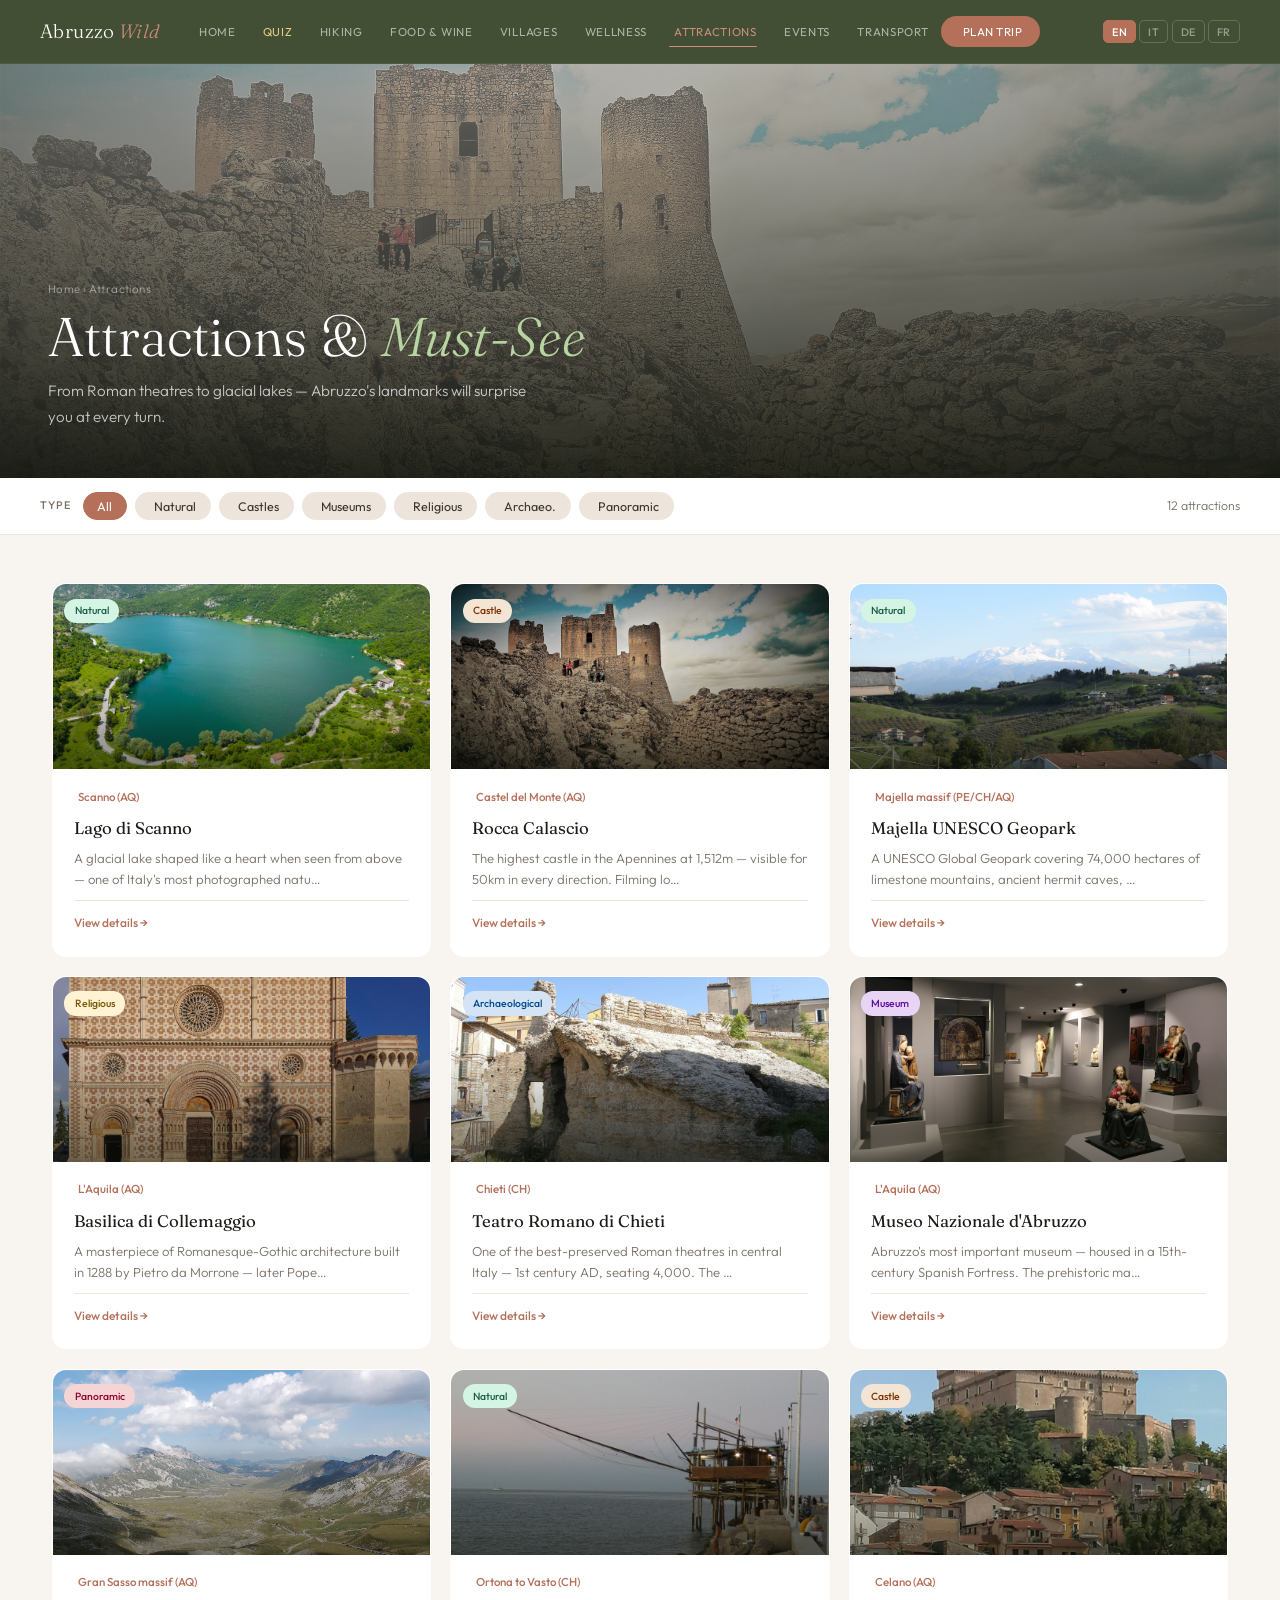
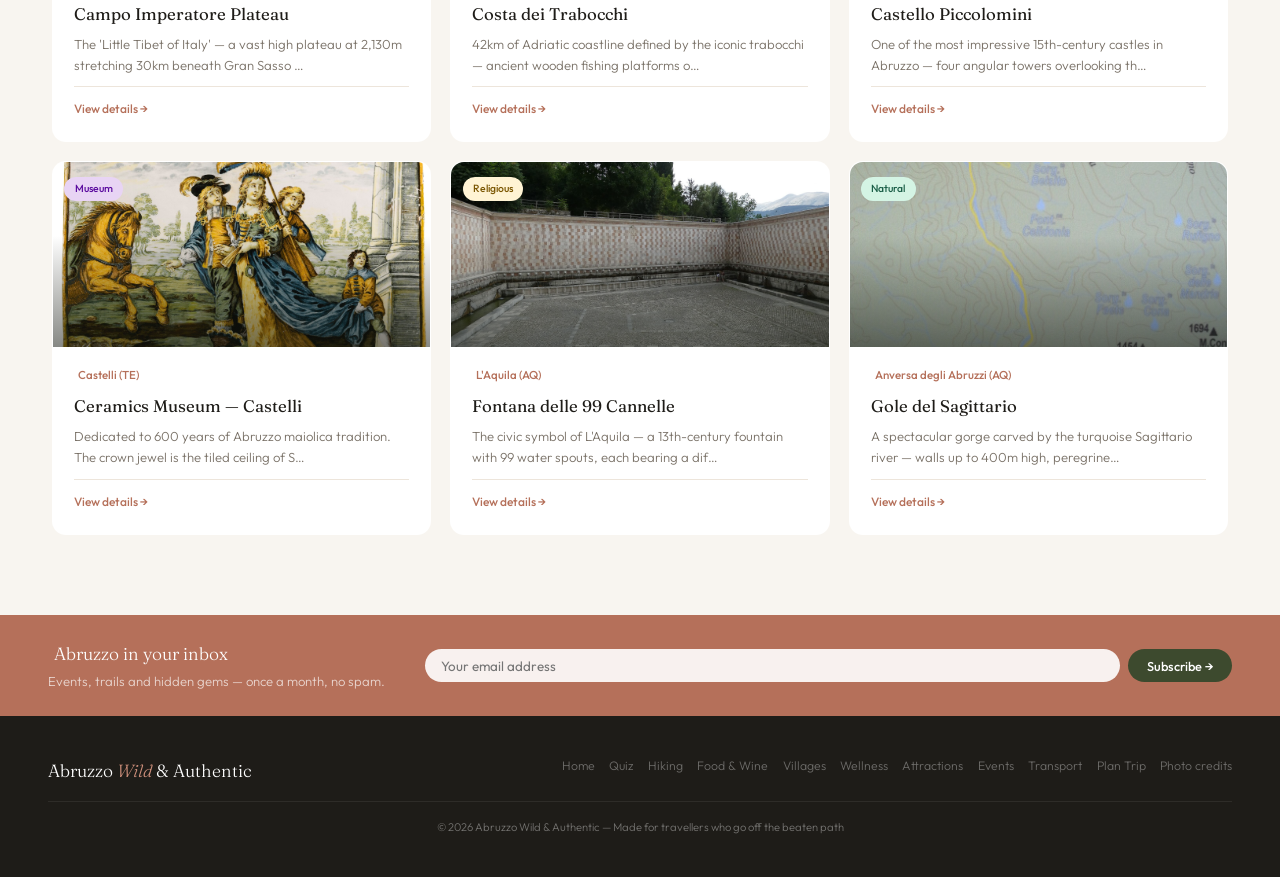
==== commit 1a793a88: "Hero di pagina + home su foto locali (riuso delle foto Commons in img/) Sostituiti gli sfondi HERO d" ====
--- a/attractions.html
+++ b/attractions.html
@@ -98,7 +98,7 @@
 <!-- ════ HERO ════ -->
 <div class="hero-inner" style="height:46vh">
   <div class="hero-inner-img"
-       style="background-image:url('https://images.unsplash.com/photo-1499678329028-101435549a4e?w=1600&q=80')">
+       style="background-image:url('img/rocca-calascio.jpg')">
   </div>
   <div class="hero-inner-veil"></div>
   <div class="hero-inner-content">
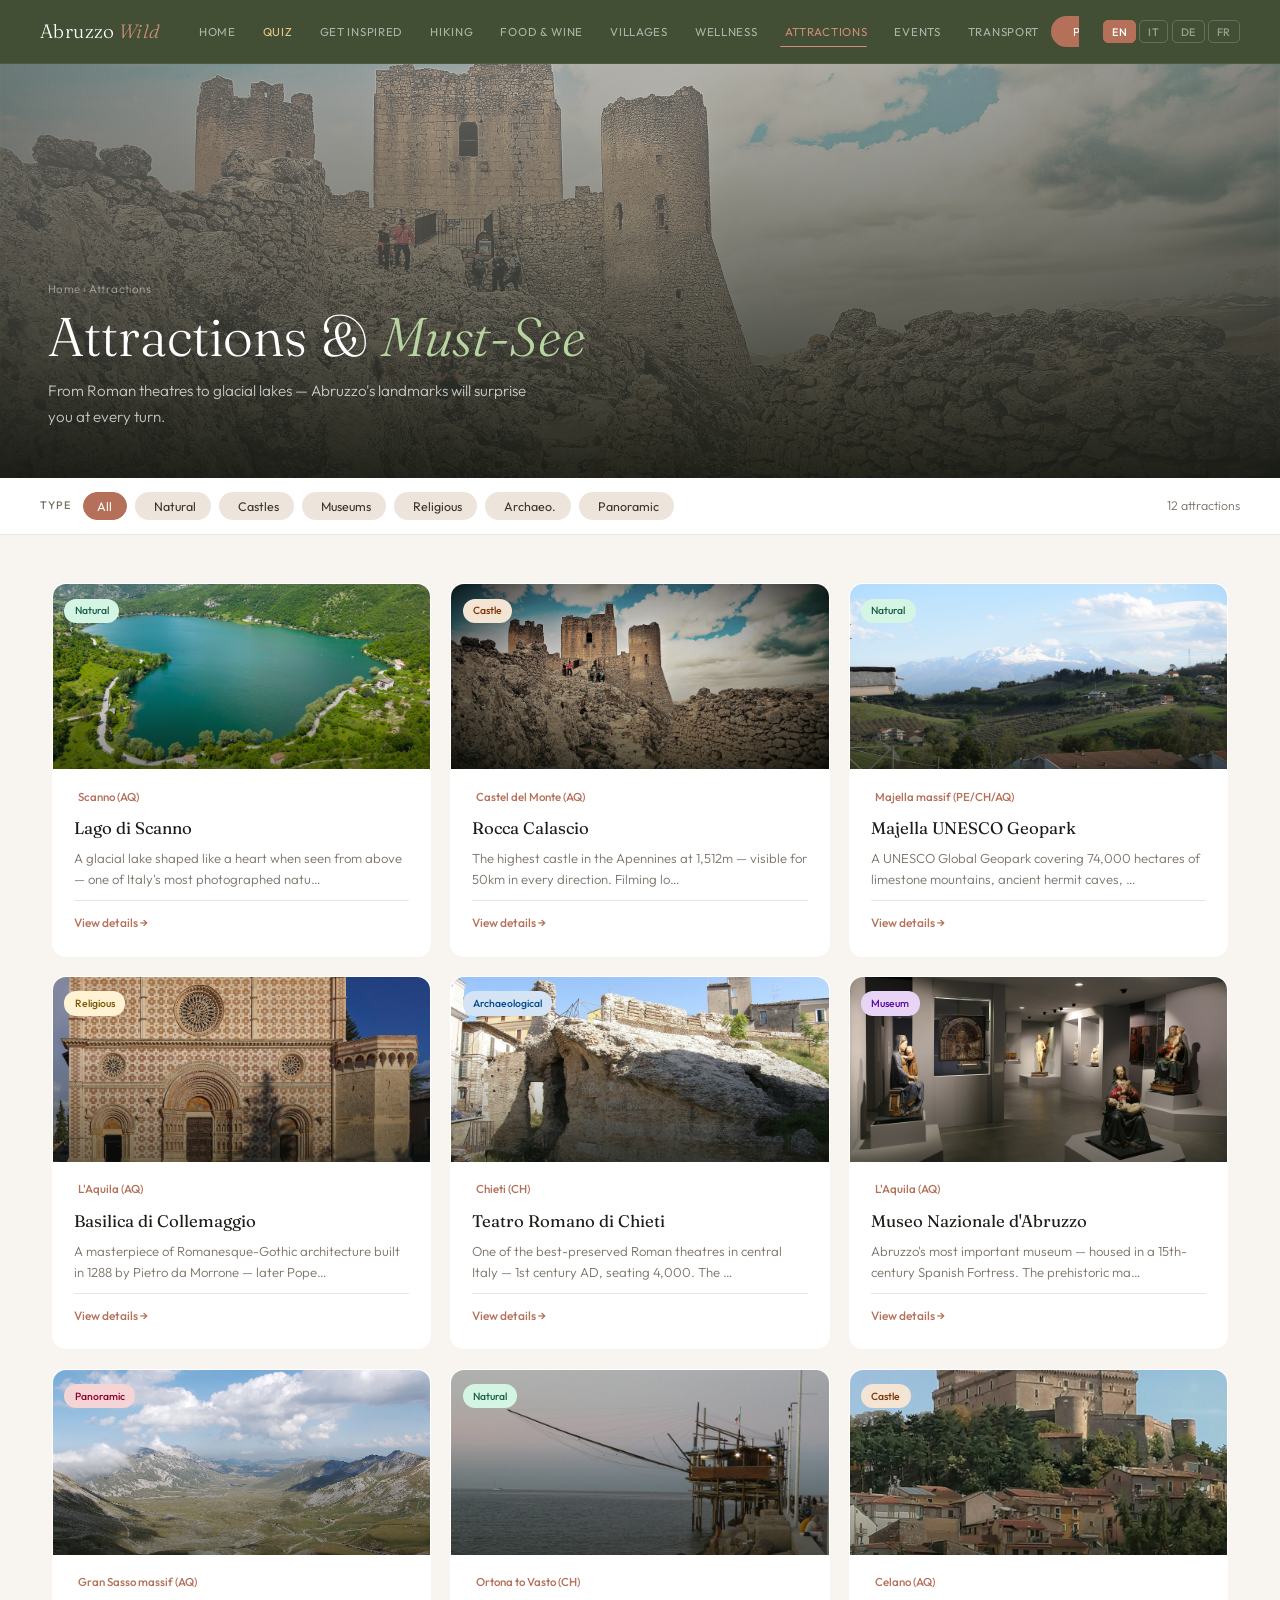
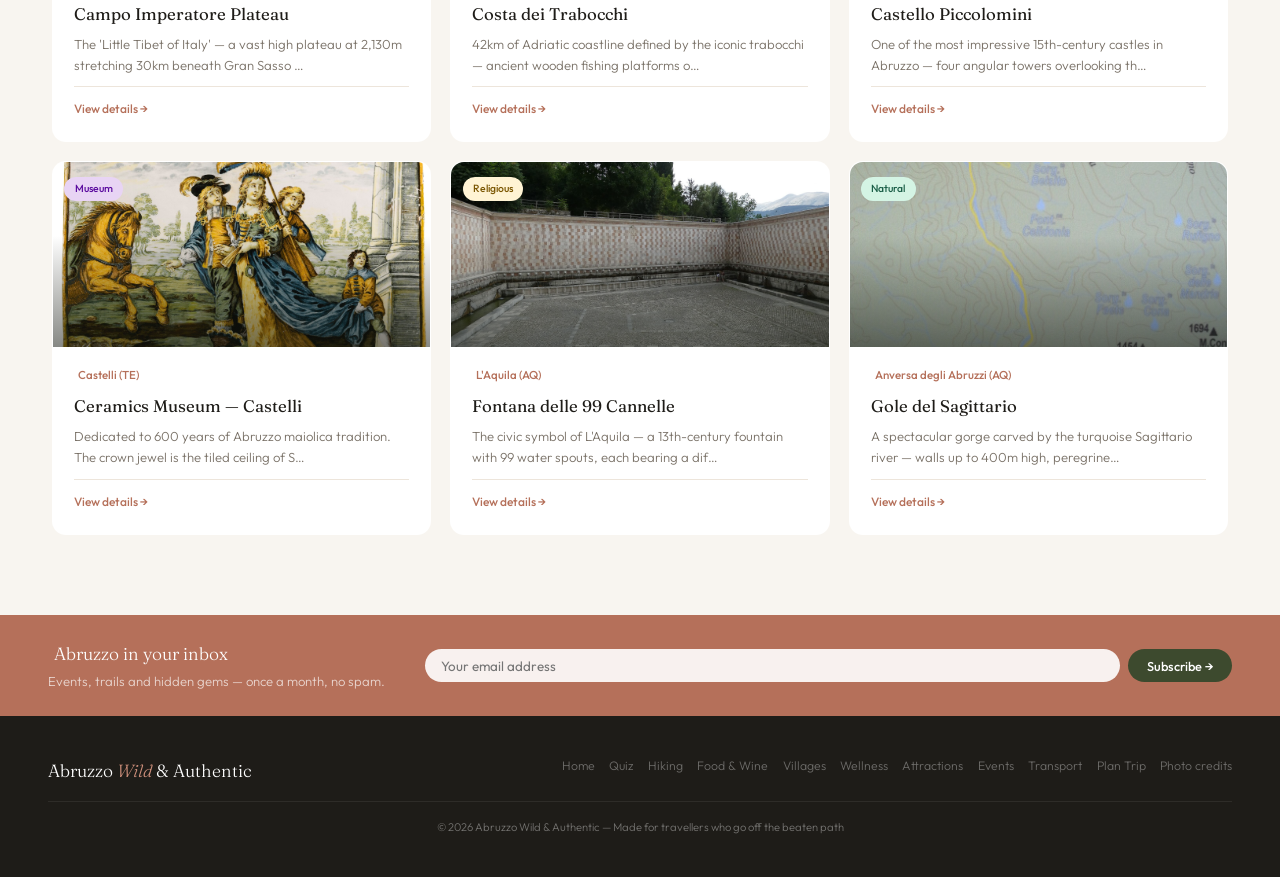
==== commit 4848abfa: "Nav: aggancia 'Get Inspired' nella navigazione di tutte le pagine (era orfana) - Voce nav dopo Quiz " ====
--- a/attractions.html
+++ b/attractions.html
@@ -5,6 +5,27 @@
 <meta name="viewport" content="width=device-width,initial-scale=1.0">
 <title>Attractions & Must-See — Abruzzo Wild & Authentic</title>
 <meta name="description" content="From Roman theatres to glacial lakes and medieval castles — Abruzzo's most unmissable landmarks and natural wonders.">
+<!-- Canonical & favicon -->
+<link rel="canonical" href="https://mdicenso.github.io/abruzzo-wild/attractions.html">
+<link rel="icon" type="image/svg+xml" href="favicon.svg">
+
+<!-- Open Graph -->
+<meta property="og:type" content="website">
+<meta property="og:site_name" content="Abruzzo Wild &amp; Authentic">
+<meta property="og:locale" content="en">
+<meta property="og:url" content="https://mdicenso.github.io/abruzzo-wild/attractions.html">
+<meta property="og:title" content="Attractions &amp; Must-See — Abruzzo Wild &amp; Authentic">
+<meta property="og:description" content="From Roman theatres to glacial lakes and medieval castles — Abruzzo's most unmissable landmarks and natural wonders.">
+<meta property="og:image" content="https://mdicenso.github.io/abruzzo-wild/img/rocca-calascio.jpg">
+<meta property="og:image:width" content="1200">
+<meta property="og:image:height" content="630">
+
+<!-- Twitter -->
+<meta name="twitter:card" content="summary_large_image">
+<meta name="twitter:title" content="Attractions &amp; Must-See — Abruzzo Wild &amp; Authentic">
+<meta name="twitter:description" content="From Roman theatres to glacial lakes and medieval castles — Abruzzo's most unmissable landmarks and natural wonders.">
+<meta name="twitter:image" content="https://mdicenso.github.io/abruzzo-wild/img/rocca-calascio.jpg">
+
 
 <link rel="preconnect" href="https://fonts.googleapis.com">
 <link rel="preconnect" href="https://fonts.gstatic.com" crossorigin>
@@ -77,6 +98,7 @@
   <ul class="nav-links">
     <li><a href="index.html"       class="nav-link"><i class="ti ti-home" aria-hidden="true"></i><span data-i18n="n_home">Home</span></a></li>
     <li><a href="quiz.html"        class="nav-link quiz"><i class="ti ti-sparkles" aria-hidden="true"></i><span data-i18n="n_quiz">Quiz</span></a></li>
+    <li><a href="inspired.html"    class="nav-link"><i class="ti ti-heart" aria-hidden="true"></i><span data-i18n="n_inspired">Get Inspired</span></a></li>
     <li><a href="hiking.html"      class="nav-link"><i class="ti ti-mountain" aria-hidden="true"></i><span data-i18n="n_hiking">Hiking</span></a></li>
     <li><a href="food.html"        class="nav-link"><i class="ti ti-tools-kitchen-2" aria-hidden="true"></i><span data-i18n="n_food">Food & Wine</span></a></li>
     <li><a href="villages.html"    class="nav-link"><i class="ti ti-building-castle" aria-hidden="true"></i><span data-i18n="n_villages">Villages</span></a></li>
@@ -203,6 +225,7 @@
 </footer>
 
 <script src="i18n.js"></script>
+<script src="data/attractions.js"></script>
 
 
 <!-- ════ JAVASCRIPT ════ -->
@@ -246,233 +269,10 @@
 });
 
 /* ══ ETICHETTE STAT (multilingua, riutilizzate) ══ */
-const SL = {
-  altitude:  {en:'Altitude',it:'Altitudine',de:'Höhe',fr:'Altitude'},
-  area:      {en:'Area',it:'Superficie',de:'Fläche',fr:'Superficie'},
-  season:    {en:'Season',it:'Stagione',de:'Saison',fr:'Saison'},
-  entry:     {en:'Entry',it:'Ingresso',de:'Eintritt',fr:'Entrée'},
-  built:     {en:'Built',it:'Costruito',de:'Erbaut',fr:'Construit'},
-  highpoint: {en:'High point',it:'Cima',de:'Höchster Punkt',fr:'Point culminant'},
-  status:    {en:'Status',it:'Status',de:'Status',fr:'Statut'},
-  capacity:  {en:'Capacity',it:'Capienza',de:'Kapazität',fr:'Capacité'},
-  city:      {en:'City',it:'Città',de:'Stadt',fr:'Ville'},
-  building:  {en:'Building',it:'Edificio',de:'Gebäude',fr:'Bâtiment'},
-  open:      {en:'Open',it:'Aperto',de:'Geöffnet',fr:'Ouvert'},
-  length:    {en:'Length',it:'Lunghezza',de:'Länge',fr:'Longueur'},
-  coast:     {en:'Coast',it:'Costa',de:'Küste',fr:'Côte'},
-  access:    {en:'Access',it:'Accesso',de:'Zugang',fr:'Accès'},
-  bestseason:{en:'Best season',it:'Periodo migliore',de:'Beste Zeit',fr:'Meilleure saison'},
-  wallheight:{en:'Wall height',it:'Altezza pareti',de:'Wandhöhe',fr:'Hauteur des parois'},
-  tradition: {en:'Tradition',it:'Tradizione',de:'Tradition',fr:'Tradition'},
-  spouts:    {en:'Spouts',it:'Cannelle',de:'Ausläufe',fr:'Becs'}
-};
+/* SL labels moved to data/attractions.js */
 
 /* ══ DATA ══ */
-const attractions = [
-  { id:'a1', type:'natural', name:'Lago di Scanno',
-    place:"Scanno (AQ)",
-    img:'img/lago-di-scanno.jpg',
-    desc:{en:"A glacial lake shaped like a heart when seen from above — one of Italy's most photographed natural wonders, surrounded by beech forest.",
-          it:"Un lago glaciale a forma di cuore visto dall'alto — una delle meraviglie naturali più fotografate d'Italia, circondata da una faggeta.",
-          de:"Ein Gletschersee in Herzform aus der Vogelperspektive — eines der meistfotografierten Naturwunder Italiens, umgeben von Buchenwald.",
-          fr:"Un lac glaciaire en forme de cœur vu d'en haut — l'une des merveilles naturelles les plus photographiées d'Italie, entourée de hêtraie."},
-    stats:[{v:'923m',l:SL.altitude},{v:'1.9 km²',l:SL.area},{v:'Year round',l:SL.season},{v:'Free',l:SL.entry}],
-    see:[{en:'Heart shape from above (best at viewpoint on SS479)',it:"La forma a cuore dall'alto (meglio dal belvedere sulla SS479)",de:'Die Herzform von oben (am besten vom Aussichtspunkt an der SS479)',fr:"La forme de cœur vue d'en haut (idéale depuis le belvédère sur la SS479)"},
-         {en:'Scanno medieval village',it:'Il borgo medievale di Scanno',de:'Das mittelalterliche Dorf Scanno',fr:'Le village médiéval de Scanno'},
-         {en:'Otters and waterfowl in the lake',it:'Lontre e uccelli acquatici nel lago',de:'Otter und Wasservögel im See',fr:'Loutres et oiseaux aquatiques dans le lac'},
-         {en:'Beech forest circuit walk',it:'Passeggiata ad anello nella faggeta',de:'Rundwanderung durch den Buchenwald',fr:'Boucle de randonnée dans la hêtraie'}],
-    info:[{en:'From Sulmona: 45 min by car',it:'Da Sulmona: 45 min in auto',de:'Von Sulmona: 45 Min. mit dem Auto',fr:'Depuis Sulmona : 45 min en voiture'},
-         {en:'Boat rental available in summer',it:'Noleggio barche disponibile in estate',de:'Bootsverleih im Sommer verfügbar',fr:'Location de bateaux en été'},
-         {en:'Café and parking at lake shore',it:'Bar e parcheggio sulla riva del lago',de:'Café und Parkplatz am Seeufer',fr:'Café et parking au bord du lac'},
-         {en:'Combine with Sagittario gorge walk',it:'Da abbinare alla passeggiata nelle Gole del Sagittario',de:'Mit der Wanderung durch die Sagittario-Schlucht kombinieren',fr:'À combiner avec la balade dans les gorges du Sagittario'}] },
-
-  { id:'a2', type:'castle', name:'Rocca Calascio',
-    place:"Castel del Monte (AQ)",
-    img:'img/rocca-calascio.jpg',
-    desc:{en:"The highest castle in the Apennines at 1,512m — visible for 50km in every direction. Filming location for Ladyhawke (1985) and The Name of the Rose.",
-          it:"Il castello più alto dell'Appennino, a 1.512 m — visibile a 50 km in ogni direzione. Set di Ladyhawke (1985) e Il nome della rosa.",
-          de:"Die höchste Burg des Apennins auf 1.512 m — 50 km weit in alle Richtungen sichtbar. Drehort für Ladyhawke (1985) und Der Name der Rose.",
-          fr:"Le château le plus haut des Apennins, à 1 512 m — visible à 50 km à la ronde. Lieu de tournage de Ladyhawke (1985) et du Nom de la rose."},
-    stats:[{v:'1,512m',l:SL.altitude},{v:'10th c.',l:SL.built},{v:'Free',l:SL.entry},{v:'Year round',l:SL.season}],
-    see:[{en:'Castle ruins and four towers',it:'I ruderi del castello e le quattro torri',de:'Die Burgruine und vier Türme',fr:'Les ruines du château et ses quatre tours'},
-         {en:'Church of Santa Maria della Pietà',it:'La chiesa di Santa Maria della Pietà',de:'Die Kirche Santa Maria della Pietà',fr:"L'église Santa Maria della Pietà"},
-         {en:'Ghost village of Rocca Calascio',it:'Il borgo fantasma di Rocca Calascio',de:'Das Geisterdorf Rocca Calascio',fr:'Le village fantôme de Rocca Calascio'},
-         {en:'Gran Sasso panoramic views',it:'Vedute panoramiche sul Gran Sasso',de:'Panoramablick auf den Gran Sasso',fr:'Vues panoramiques sur le Gran Sasso'}],
-    info:[{en:'Access via dirt road from Castel del Monte',it:'Accesso su strada sterrata da Castel del Monte',de:'Zufahrt über eine Schotterstraße von Castel del Monte',fr:'Accès par une piste depuis Castel del Monte'},
-         {en:'Very windy year-round — bring layers',it:"Molto ventoso tutto l'anno — vestiti a strati",de:'Ganzjährig sehr windig — Kleidung in Schichten',fr:"Très venteux toute l'année — prévoyez plusieurs couches"},
-         {en:'Best visited at golden hour',it:"Da visitare preferibilmente all'ora dorata",de:'Am schönsten zur goldenen Stunde',fr:"À visiter de préférence à l'heure dorée"},
-         {en:'No facilities — bring water and snacks',it:'Nessun servizio — porta acqua e snack',de:'Keine Einrichtungen — Wasser und Snacks mitbringen',fr:'Aucun service — apportez eau et en-cas'}] },
-
-  { id:'a3', type:'natural', name:{en:'Majella UNESCO Geopark',it:'Geoparco UNESCO della Majella',de:'UNESCO-Geopark Majella',fr:'Géoparc UNESCO de la Majella'},
-    place:"Majella massif (PE/CH/AQ)",
-    img:'img/maiella-monte-amaro.jpg',
-    desc:{en:"A UNESCO Global Geopark covering 74,000 hectares of limestone mountains, ancient hermit caves, dramatic gorges and wildflower plateaus.",
-          it:"Un Geoparco Mondiale UNESCO che copre 74.000 ettari di montagne calcaree, antiche grotte eremitiche, gole spettacolari e altopiani fioriti.",
-          de:"Ein UNESCO Global Geopark mit 74.000 Hektar Kalksteinbergen, alten Einsiedlerhöhlen, spektakulären Schluchten und blühenden Hochebenen.",
-          fr:"Un géoparc mondial UNESCO couvrant 74 000 hectares de montagnes calcaires, d'anciennes grottes d'ermites, de gorges spectaculaires et de plateaux fleuris."},
-    stats:[{v:'74,000 ha',l:SL.area},{v:'UNESCO',l:SL.status},{v:'2,793m',l:SL.highpoint},{v:'Free',l:SL.entry}],
-    see:[{en:"Hermit caves of Sant'Angelo in Ripe",it:"Le grotte eremitiche di Sant'Angelo in Ripe",de:"Die Einsiedlerhöhlen von Sant'Angelo in Ripe",fr:"Les grottes d'ermites de Sant'Angelo in Ripe"},
-         {en:'Blockhaus panoramic plateau at 1,800m',it:"L'altopiano panoramico del Blockhaus a 1.800 m",de:'Das Panorama-Plateau Blockhaus auf 1.800 m',fr:'Le plateau panoramique du Blockhaus à 1 800 m'},
-         {en:'Eremo di San Bartolomeo cliff hermitage',it:"L'Eremo di San Bartolomeo incastonato nella roccia",de:'Die Felseneremitage Eremo di San Bartolomeo',fr:"L'ermitage rupestre de San Bartolomeo"},
-         {en:'Geological formations and fossils',it:'Formazioni geologiche e fossili',de:'Geologische Formationen und Fossilien',fr:'Formations géologiques et fossiles'}],
-    info:[{en:'Visitor centre: Caramanico Terme',it:'Centro visite: Caramanico Terme',de:'Besucherzentrum: Caramanico Terme',fr:"Centre d'accueil : Caramanico Terme"},
-         {en:'Best months: May–October',it:'Mesi migliori: maggio–ottobre',de:'Beste Monate: Mai–Oktober',fr:'Meilleurs mois : mai–octobre'},
-         {en:'Maps at park offices in Caramanico',it:'Mappe negli uffici del parco a Caramanico',de:'Karten in den Parkbüros in Caramanico',fr:'Cartes dans les bureaux du parc à Caramanico'},
-         {en:'Combine with Terme di Caramanico spa',it:'Da abbinare alle Terme di Caramanico',de:'Mit dem Thermalbad Terme di Caramanico kombinieren',fr:'À combiner avec les thermes de Caramanico'}] },
-
-  { id:'a4', type:'religious', name:'Basilica di Collemaggio',
-    place:"L'Aquila (AQ)",
-    img:'img/basilica-collemaggio.jpg',
-    desc:{en:"A masterpiece of Romanesque-Gothic architecture built in 1288 by Pietro da Morrone — later Pope Celestine V. Contains his silver tomb.",
-          it:"Un capolavoro dell'architettura romanico-gotica costruito nel 1288 da Pietro da Morrone — poi papa Celestino V. Custodisce la sua tomba d'argento.",
-          de:"Ein Meisterwerk romanisch-gotischer Architektur, 1288 von Pietro da Morrone — dem späteren Papst Coelestin V. — erbaut. Beherbergt sein silbernes Grabmal.",
-          fr:"Un chef-d'œuvre de l'architecture romano-gothique construit en 1288 par Pietro da Morrone — futur pape Célestin V. Elle abrite son tombeau d'argent."},
-    stats:[{v:'1288',l:SL.built},{v:'Free',l:SL.entry},{v:'Year round',l:SL.season},{v:'UNESCO',l:'Perdonanza (2019)'}],
-    see:[{en:"Pope Celestine V's silver tomb inside",it:"La tomba d'argento di papa Celestino V all'interno",de:'Das silberne Grabmal von Papst Coelestin V. im Inneren',fr:"Le tombeau d'argent du pape Célestin V à l'intérieur"},
-         {en:'Geometric rose marble facade',it:'La facciata in marmo con rosone geometrico',de:'Die Marmorfassade mit geometrischer Rosette',fr:'La façade en marbre à la rosace géométrique'},
-         {en:'Celestinian door — opened once a year (Aug 28–29)',it:"La Porta Santa — aperta una volta l'anno (28–29 ago)",de:'Die Heilige Pforte — einmal im Jahr geöffnet (28.–29. Aug.)',fr:'La Porte Sainte — ouverte une fois par an (28–29 août)'},
-         {en:'Restored and reopened in 2017 (Europa Nostra Award 2020)',it:'Restaurata e riaperta nel 2017 (Premio Europa Nostra 2020)',de:'2017 restauriert und wiedereröffnet (Europa-Nostra-Preis 2020)',fr:'Restaurée et rouverte en 2017 (Prix Europa Nostra 2020)'}],
-    info:[{en:"Located just outside L'Aquila historic centre",it:"Appena fuori dal centro storico dell'Aquila",de:"Direkt außerhalb der Altstadt von L'Aquila",fr:"Juste à l'extérieur du centre historique de L'Aquila"},
-         {en:'Celestinian Pardon festival: Aug 28–29',it:'Perdonanza Celestiniana: 28–29 agosto',de:'Fest der Celestinischen Vergebung: 28.–29. Aug.',fr:'Fête du Pardon célestinien : 28–29 août'},
-         {en:'Visiting hours: 9am–6pm daily',it:'Orari: 9–18 tutti i giorni',de:'Öffnungszeiten: täglich 9–18 Uhr',fr:'Horaires : 9h–18h tous les jours'},
-         {en:'No photography during Mass',it:'Vietato fotografare durante la Messa',de:'Kein Fotografieren während der Messe',fr:'Photos interdites pendant la messe'}] },
-
-  { id:'a5', type:'archaeological', name:'Teatro Romano di Chieti',
-    place:"Chieti (CH)",
-    img:'img/teatro-romano-chieti.jpg',
-    desc:{en:"One of the best-preserved Roman theatres in central Italy — 1st century AD, seating 4,000. The adjacent museum holds the famous Warrior of Capestrano.",
-          it:"Uno dei teatri romani meglio conservati dell'Italia centrale — I secolo d.C., 4.000 posti. Il museo adiacente custodisce il celebre Guerriero di Capestrano.",
-          de:"Eines der am besten erhaltenen römischen Theater Mittelitaliens — 1. Jh. n. Chr., 4.000 Plätze. Das angrenzende Museum beherbergt den berühmten Krieger von Capestrano.",
-          fr:"L'un des théâtres romains les mieux conservés du centre de l'Italie — Ier siècle apr. J.-C., 4 000 places. Le musée voisin abrite le célèbre Guerrier de Capestrano."},
-    stats:[{v:'1st c. AD',l:SL.built},{v:'4,000',l:SL.capacity},{v:'€3',l:SL.entry},{v:'Chieti',l:SL.city}],
-    see:[{en:'Roman theatre in situ',it:'Il teatro romano in situ',de:'Das römische Theater in situ',fr:'Le théâtre romain in situ'},
-         {en:'Warrior of Capestrano (archaeological museum)',it:'Il Guerriero di Capestrano (museo archeologico)',de:'Der Krieger von Capestrano (Archäologisches Museum)',fr:'Le Guerrier de Capestrano (musée archéologique)'},
-         {en:'Archaeological Museum of Chieti',it:'Il Museo Archeologico di Chieti',de:'Das Archäologische Museum von Chieti',fr:'Le musée archéologique de Chieti'},
-         {en:'Panoramic valley views from Chieti hilltop',it:'Vedute panoramiche sulla valle dalla collina di Chieti',de:'Panoramablick über das Tal vom Hügel von Chieti',fr:'Vues panoramiques sur la vallée depuis la colline de Chieti'}],
-    info:[{en:'Opening: 9am–7pm daily',it:'Apertura: 9–19 tutti i giorni',de:'Öffnung: täglich 9–19 Uhr',fr:'Ouverture : 9h–19h tous les jours'},
-         {en:'Summer concerts July–August',it:'Concerti estivi luglio–agosto',de:'Sommerkonzerte Juli–August',fr:"Concerts d'été juillet–août"},
-         {en:'Combined ticket with museum: €6',it:'Biglietto cumulativo con il museo: €6',de:'Kombiticket mit Museum: 6 €',fr:'Billet combiné avec le musée : 6 €'},
-         {en:'From Pescara: 20 min by car',it:'Da Pescara: 20 min in auto',de:'Von Pescara: 20 Min. mit dem Auto',fr:'Depuis Pescara : 20 min en voiture'}] },
-
-  { id:'a6', type:'museum', name:"Museo Nazionale d'Abruzzo",
-    place:"L'Aquila (AQ)",
-    img:'img/museo-nazionale-abruzzo.jpg',
-    desc:{en:"Abruzzo's most important museum — housed in a 15th-century Spanish Fortress. The prehistoric mammoth skeleton is unmissable.",
-          it:"Il museo più importante dell'Abruzzo — ospitato in un Forte Spagnolo del XV secolo. Lo scheletro preistorico di mammut è imperdibile.",
-          de:"Das bedeutendste Museum der Abruzzen — untergebracht in einer spanischen Festung aus dem 15. Jahrhundert. Das prähistorische Mammutskelett ist ein Muss.",
-          fr:"Le musée le plus important des Abruzzes — installé dans un fort espagnol du XVe siècle. Le squelette de mammouth préhistorique est incontournable."},
-    stats:[{v:'15th c.',l:SL.building},{v:'€5',l:SL.entry},{v:'Tue–Sun',l:SL.open},{v:"L'Aquila",l:SL.city}],
-    see:[{en:'Mammoth skeleton (Mammuthus meridionalis)',it:'Lo scheletro di mammut (Mammuthus meridionalis)',de:'Das Mammutskelett (Mammuthus meridionalis)',fr:'Le squelette de mammouth (Mammuthus meridionalis)'},
-         {en:'Abruzzese goldsmith collection',it:'La collezione di oreficeria abruzzese',de:'Die abruzzesische Goldschmiedesammlung',fr:"La collection d'orfèvrerie des Abruzzes"},
-         {en:'Sacred art from the region',it:'Arte sacra della regione',de:'Sakrale Kunst aus der Region',fr:'Art sacré de la région'},
-         {en:'Views from the Spanish fortress walls',it:'Vedute dalle mura del Forte Spagnolo',de:'Ausblicke von den Mauern der spanischen Festung',fr:'Vues depuis les remparts du fort espagnol'}],
-    info:[{en:'Opening: 9am–7:30pm Tue–Sun',it:'Apertura: 9–19:30 mar–dom',de:'Öffnung: Di–So 9–19:30 Uhr',fr:'Ouverture : 9h–19h30 mar–dim'},
-         {en:'Free entry on first Sunday of the month',it:'Ingresso gratuito la prima domenica del mese',de:'Freier Eintritt am ersten Sonntag im Monat',fr:'Entrée gratuite le premier dimanche du mois'},
-         {en:"Combine with L'Aquila historic centre walk",it:"Da abbinare a una passeggiata nel centro storico dell'Aquila",de:"Mit einem Spaziergang durch die Altstadt von L'Aquila kombinieren",fr:"À combiner avec une balade dans le centre historique de L'Aquila"},
-         {en:'Closed Monday',it:'Chiuso il lunedì',de:'Montags geschlossen',fr:'Fermé le lundi'}] },
-
-  { id:'a7', type:'panoramic', name:{en:'Campo Imperatore Plateau',it:'Altopiano di Campo Imperatore',de:'Hochebene Campo Imperatore',fr:'Plateau de Campo Imperatore'},
-    place:"Gran Sasso massif (AQ)",
-    img:'img/campo-imperatore.jpg',
-    desc:{en:"The 'Little Tibet of Italy' — a vast high plateau at 2,130m stretching 30km beneath Gran Sasso peaks. Chamois herds, observatory and Mussolini's prison hotel.",
-          it:"Il 'Piccolo Tibet d'Italia' — un vasto altopiano a 2.130 m che si estende per 30 km sotto le vette del Gran Sasso. Camosci, osservatorio e l'albergo-prigione di Mussolini.",
-          de:"Das 'Kleine Tibet Italiens' — eine weite Hochebene auf 2.130 m, die sich 30 km unter den Gran-Sasso-Gipfeln erstreckt. Gämsen, Observatorium und Mussolinis Gefängnishotel.",
-          fr:"Le 'Petit Tibet de l'Italie' — un vaste plateau à 2 130 m s'étendant sur 30 km sous les sommets du Gran Sasso. Chamois, observatoire et l'hôtel-prison de Mussolini."},
-    stats:[{v:'2,130m',l:SL.altitude},{v:'30 km',l:SL.length},{v:'Free',l:SL.entry},{v:'Jun–Oct',l:SL.bestseason}],
-    see:[{en:'Gran Sasso panoramic views',it:'Vedute panoramiche sul Gran Sasso',de:'Panoramablick auf den Gran Sasso',fr:'Vues panoramiques sur le Gran Sasso'},
-         {en:'Astronomical Observatory guided tours',it:"Visite guidate all'Osservatorio Astronomico",de:'Führungen im Astronomischen Observatorium',fr:"Visites guidées de l'observatoire astronomique"},
-         {en:'Hotel Campo Imperatore (Mussolini prison)',it:'Hotel Campo Imperatore (prigione di Mussolini)',de:'Hotel Campo Imperatore (Mussolinis Gefängnis)',fr:'Hôtel Campo Imperatore (prison de Mussolini)'},
-         {en:'Apennine chamois herds on the plateau',it:"Branchi di camoscio appenninico sull'altopiano",de:'Herden von Apennin-Gämsen auf der Hochebene',fr:'Hardes de chamois des Apennins sur le plateau'}],
-    info:[{en:"Cable car from Assergi or road from L'Aquila",it:"Funivia da Assergi o strada dall'Aquila",de:"Seilbahn ab Assergi oder Straße ab L'Aquila",fr:"Téléphérique depuis Assergi ou route depuis L'Aquila"},
-         {en:'Weather changes rapidly — layers essential',it:'Il tempo cambia in fretta — vestiti a strati indispensabili',de:'Wetter wechselt schnell — Zwiebellook unerlässlich',fr:'La météo change vite — plusieurs couches indispensables'},
-         {en:'Ski resort in winter',it:'Stazione sciistica in inverno',de:'Skigebiet im Winter',fr:'Station de ski en hiver'},
-         {en:'Best visited on weekdays in summer',it:'Meglio visitarlo nei giorni feriali in estate',de:'Im Sommer am besten unter der Woche',fr:"À visiter de préférence en semaine l'été"}] },
-
-  { id:'a8', type:'natural', name:'Costa dei Trabocchi',
-    place:"Ortona to Vasto (CH)",
-    img:'img/costa-dei-trabocchi.jpg',
-    desc:{en:"42km of Adriatic coastline defined by the iconic trabocchi — ancient wooden fishing platforms on stilts over the sea. Many are now superb restaurants.",
-          it:"42 km di costa adriatica caratterizzati dagli iconici trabocchi — antiche palafitte di legno da pesca sul mare. Molti oggi sono ottimi ristoranti.",
-          de:"42 km Adriaküste, geprägt von den ikonischen Trabocchi — alten hölzernen Fischerplattformen auf Stelzen über dem Meer. Viele sind heute ausgezeichnete Restaurants.",
-          fr:"42 km de côte adriatique marqués par les emblématiques trabocchi — d'anciennes plateformes de pêche en bois sur pilotis au-dessus de la mer. Beaucoup sont aujourd'hui d'excellents restaurants."},
-    stats:[{v:'42 km',l:SL.length},{v:'Adriatic',l:SL.coast},{v:'Free',l:SL.access},{v:'Year round',l:SL.season}],
-    see:[{en:'Trabocchi fishing platforms on stilts',it:'I trabocchi, piattaforme da pesca su palafitte',de:'Trabocchi-Fischerplattformen auf Stelzen',fr:'Les trabocchi, plateformes de pêche sur pilotis'},
-         {en:'Cycleway along the coast (flat, scenic)',it:'La ciclovia lungo la costa (piatta e panoramica)',de:'Radweg entlang der Küste (flach, malerisch)',fr:'La piste cyclable le long de la côte (plate et pittoresque)'},
-         {en:'Trabocco restaurant dining over the sea',it:'Cena in un ristorante-trabocco sul mare',de:'Essen im Trabocco-Restaurant über dem Meer',fr:'Dîner dans un restaurant-trabocco au-dessus de la mer'},
-         {en:'Punta Aderci Nature Reserve near Vasto',it:'La Riserva Naturale di Punta Aderci vicino a Vasto',de:'Naturreservat Punta Aderci bei Vasto',fr:'La réserve naturelle de Punta Aderci près de Vasto'}],
-    info:[{en:'Cycleway: Ortona to Vasto — flat and easy',it:'Ciclovia: da Ortona a Vasto — piatta e facile',de:'Radweg: Ortona–Vasto — flach und einfach',fr:"Piste cyclable : d'Ortona à Vasto — plate et facile"},
-         {en:'Book trabocco restaurants well in advance',it:'Prenota i ristoranti-trabocco con largo anticipo',de:'Trabocco-Restaurants rechtzeitig reservieren',fr:"Réservez les restaurants-trabocco bien à l'avance"},
-         {en:'Best sunset: from Fossacesia cliff',it:'Tramonto migliore: dalla scogliera di Fossacesia',de:'Schönster Sonnenuntergang: von der Klippe in Fossacesia',fr:'Plus beau coucher de soleil : depuis la falaise de Fossacesia'},
-         {en:'Base yourself in Lanciano or Vasto',it:'Come base scegli Lanciano o Vasto',de:'Quartier in Lanciano oder Vasto beziehen',fr:'Installez-vous à Lanciano ou Vasto'}] },
-
-  { id:'a9', type:'castle', name:'Castello Piccolomini',
-    place:"Celano (AQ)",
-    img:'img/castello-piccolomini.jpg',
-    desc:{en:"One of the most impressive 15th-century castles in Abruzzo — four angular towers overlooking the ancient Fucino basin. Houses the Museum of Sacred Art.",
-          it:"Uno dei castelli quattrocenteschi più imponenti d'Abruzzo — quattro torri angolari che dominano l'antica conca del Fucino. Ospita il Museo d'Arte Sacra.",
-          de:"Eine der eindrucksvollsten Burgen der Abruzzen aus dem 15. Jahrhundert — vier Ecktürme über dem einstigen Fucino-Becken. Beherbergt das Museum für Sakrale Kunst.",
-          fr:"L'un des châteaux du XVe siècle les plus impressionnants des Abruzzes — quatre tours d'angle dominant l'ancien bassin du Fucino. Il abrite le Musée d'Art Sacré."},
-    stats:[{v:'15th c.',l:SL.built},{v:'€4',l:SL.entry},{v:'Tue–Sun',l:SL.open},{v:'900m',l:SL.altitude}],
-    see:[{en:'Museum of Sacred Art inside',it:"Il Museo d'Arte Sacra all'interno",de:'Das Museum für Sakrale Kunst im Inneren',fr:"Le Musée d'Art Sacré à l'intérieur"},
-         {en:'Four imposing corner towers',it:'Le quattro imponenti torri angolari',de:'Vier imposante Ecktürme',fr:"Les quatre imposantes tours d'angle"},
-         {en:'Panoramic views over the Fucino plain',it:'Vedute panoramiche sulla piana del Fucino',de:'Panoramablick über die Fucino-Ebene',fr:'Vues panoramiques sur la plaine du Fucino'},
-         {en:'Medieval town of Celano below',it:'Il borgo medievale di Celano ai piedi del castello',de:'Die mittelalterliche Stadt Celano unterhalb',fr:'La ville médiévale de Celano en contrebas'}],
-    info:[{en:'Opening: 9am–6pm Tue–Sun',it:'Apertura: 9–18 mar–dom',de:'Öffnung: Di–So 9–18 Uhr',fr:'Ouverture : 9h–18h mar–dim'},
-         {en:'Closed Monday',it:'Chiuso il lunedì',de:'Montags geschlossen',fr:'Fermé le lundi'},
-         {en:"From L'Aquila: 45 min by car",it:"Dall'Aquila: 45 min in auto",de:"Von L'Aquila: 45 Min. mit dem Auto",fr:"Depuis L'Aquila : 45 min en voiture"},
-         {en:'Combine with Avezzano and Fucino plain',it:'Da abbinare ad Avezzano e alla piana del Fucino',de:'Mit Avezzano und der Fucino-Ebene kombinieren',fr:'À combiner avec Avezzano et la plaine du Fucino'}] },
-
-  { id:'a10', type:'museum', name:{en:'Ceramics Museum — Castelli',it:'Museo delle Ceramiche — Castelli',de:'Keramikmuseum — Castelli',fr:'Musée de la Céramique — Castelli'},
-    place:"Castelli (TE)",
-    img:'img/museo-ceramica-castelli.jpg',
-    desc:{en:"Dedicated to 600 years of Abruzzo maiolica tradition. The crown jewel is the tiled ceiling of San Donato church, created by students in the 1700s.",
-          it:"Dedicato a 600 anni di tradizione della maiolica abruzzese. Il gioiello è il soffitto maiolicato della chiesa di San Donato, realizzato dagli allievi nel Settecento.",
-          de:"Gewidmet 600 Jahren abruzzesischer Majolika-Tradition. Das Prunkstück ist die gekachelte Decke der Kirche San Donato, im 18. Jahrhundert von Schülern geschaffen.",
-          fr:"Consacré à 600 ans de tradition de la majolique des Abruzzes. Le joyau est le plafond en carreaux de l'église San Donato, réalisé par des élèves au XVIIIe siècle."},
-    stats:[{v:'€4',l:SL.entry},{v:'Tue–Sun',l:SL.open},{v:'1400s',l:SL.tradition},{v:'601m',l:SL.altitude}],
-    see:[{en:'Maiolica collection spanning 1400s to today',it:'La collezione di maioliche dal Quattrocento a oggi',de:'Majolika-Sammlung vom 15. Jahrhundert bis heute',fr:'Collection de majoliques du XVe siècle à nos jours'},
-         {en:'San Donato church tiled ceiling (1700s)',it:'Il soffitto maiolicato della chiesa di San Donato (Settecento)',de:'Die gekachelte Decke der Kirche San Donato (18. Jh.)',fr:"Le plafond en carreaux de l'église San Donato (XVIIIe s.)"},
-         {en:'Active artisan workshops in the village',it:'Botteghe artigiane ancora attive nel borgo',de:'Aktive Handwerksateliers im Dorf',fr:"Ateliers d'artisans encore actifs dans le village"},
-         {en:'Gran Sasso views from the village belvedere',it:'Vedute sul Gran Sasso dal belvedere del borgo',de:'Gran-Sasso-Blick vom Aussichtspunkt des Dorfes',fr:'Vues sur le Gran Sasso depuis le belvédère du village'}],
-    info:[{en:'Opening: 10am–6pm (check seasonal hours)',it:'Apertura: 10–18 (verifica gli orari stagionali)',de:'Öffnung: 10–18 Uhr (saisonale Zeiten prüfen)',fr:'Ouverture : 10h–18h (vérifiez les horaires saisonniers)'},
-         {en:'Workshop visits by appointment',it:'Visite alle botteghe su appuntamento',de:'Atelierbesuche nach Vereinbarung',fr:"Visites d'ateliers sur rendez-vous"},
-         {en:'From Teramo: 40 min by car',it:'Da Teramo: 40 min in auto',de:'Von Teramo: 40 Min. mit dem Auto',fr:'Depuis Teramo : 40 min en voiture'},
-         {en:'Village itself worth a slow wander',it:'Il borgo stesso merita una passeggiata senza fretta',de:'Das Dorf selbst lohnt einen gemächlichen Bummel',fr:'Le village lui-même mérite une flânerie'}] },
-
-  { id:'a11', type:'religious', name:"Fontana delle 99 Cannelle",
-    place:"L'Aquila (AQ)",
-    img:'img/fontana-99-cannelle.jpg',
-    desc:{en:"The civic symbol of L'Aquila — a 13th-century fountain with 99 water spouts, each bearing a different carved mask. The number 99 is sacred to the city's founding legend.",
-          it:"Il simbolo civico dell'Aquila — una fontana del XIII secolo con 99 cannelle, ognuna con una maschera scolpita diversa. Il numero 99 è sacro alla leggenda di fondazione della città.",
-          de:"Das Wahrzeichen von L'Aquila — ein Brunnen aus dem 13. Jahrhundert mit 99 Ausläufen, jeder mit einer anderen geschnitzten Maske. Die Zahl 99 ist der Gründungslegende der Stadt heilig.",
-          fr:"Le symbole civique de L'Aquila — une fontaine du XIIIe siècle aux 99 becs, chacun orné d'un masque sculpté différent. Le nombre 99 est sacré dans la légende fondatrice de la ville."},
-    stats:[{v:'1272',l:SL.built},{v:'Free',l:SL.entry},{v:'99',l:SL.spouts},{v:"L'Aquila",l:SL.city}],
-    see:[{en:'99 unique mask faces on the spouts',it:'99 volti-maschera unici sulle cannelle',de:'99 einzigartige Maskengesichter an den Ausläufen',fr:'99 visages-masques uniques sur les becs'},
-         {en:'Medieval frescoes in the adjacent loggia',it:'Affreschi medievali nella loggia adiacente',de:'Mittelalterliche Fresken in der angrenzenden Loggia',fr:'Fresques médiévales dans la loggia adjacente'},
-         {en:"L'Aquila historic centre walking tour",it:"Passeggiata nel centro storico dell'Aquila",de:"Rundgang durch die Altstadt von L'Aquila",fr:"Promenade dans le centre historique de L'Aquila"},
-         {en:'Nearby Basilica di Collemaggio',it:'La vicina Basilica di Collemaggio',de:'Die nahe Basilika von Collemaggio',fr:'La basilique de Collemaggio toute proche'}],
-    info:[{en:"Located in L'Aquila historic centre",it:"Nel centro storico dell'Aquila",de:"In der Altstadt von L'Aquila",fr:"Dans le centre historique de L'Aquila"},
-         {en:'Open 24/7 — outdoor monument',it:"Aperta 24 ore su 24 — monumento all'aperto",de:'Rund um die Uhr zugänglich — Denkmal im Freien',fr:'Accessible 24h/24 — monument en plein air'},
-         {en:'Combine with city walking tour',it:'Da abbinare a una passeggiata in città',de:'Mit einem Stadtrundgang kombinieren',fr:'À combiner avec une promenade en ville'},
-         {en:'Near the Piazza del Duomo',it:'Vicino a Piazza del Duomo',de:'Nahe der Piazza del Duomo',fr:'Près de la Piazza del Duomo'}] },
-
-  { id:'a12', type:'natural', name:'Gole del Sagittario',
-    place:"Anversa degli Abruzzi (AQ)",
-    img:'img/gole-del-sagittario.jpg',
-    desc:{en:"A spectacular gorge carved by the turquoise Sagittario river — walls up to 400m high, peregrine falcons nesting on the cliffs, and a trail accessible to all.",
-          it:"Una gola spettacolare scavata dal turchese fiume Sagittario — pareti alte fino a 400 m, falchi pellegrini che nidificano sulle rocce e un sentiero accessibile a tutti.",
-          de:"Eine spektakuläre Schlucht, geformt vom türkisfarbenen Fluss Sagittario — bis zu 400 m hohe Wände, brütende Wanderfalken an den Felsen und ein für alle zugänglicher Weg.",
-          fr:"Des gorges spectaculaires creusées par la rivière turquoise Sagittario — des parois hautes de 400 m, des faucons pèlerins nichant sur les falaises et un sentier accessible à tous."},
-    stats:[{v:'4 km',l:SL.length},{v:'400m',l:SL.wallheight},{v:'Free',l:SL.entry},{v:'Spring–Autumn',l:SL.bestseason}],
-    see:[{en:'Turquoise Sagittario river',it:'Il turchese fiume Sagittario',de:'Der türkisfarbene Fluss Sagittario',fr:'La rivière turquoise Sagittario'},
-         {en:'400m limestone canyon walls',it:'Pareti calcaree del canyon alte 400 m',de:'400 m hohe Kalksteinwände der Schlucht',fr:'Parois calcaires du canyon de 400 m'},
-         {en:'Peregrine falcons and eagle owls',it:'Falchi pellegrini e gufi reali',de:'Wanderfalken und Uhus',fr:'Faucons pèlerins et hiboux grands-ducs'},
-         {en:'Medieval village of Anversa above the gorge',it:'Il borgo medievale di Anversa sopra la gola',de:'Das mittelalterliche Dorf Anversa oberhalb der Schlucht',fr:"Le village médiéval d'Anversa au-dessus des gorges"}],
-    info:[{en:'Start point: Anversa village parking',it:'Punto di partenza: parcheggio del borgo di Anversa',de:'Startpunkt: Parkplatz im Dorf Anversa',fr:"Point de départ : parking du village d'Anversa"},
-         {en:'Path can flood after heavy rain — check conditions',it:'Il sentiero può allagarsi dopo forti piogge — verifica le condizioni',de:'Weg kann nach starkem Regen überflutet sein — Bedingungen prüfen',fr:'Le sentier peut être inondé après de fortes pluies — vérifiez les conditions'},
-         {en:'Slippery near water — wear good shoes',it:"Scivoloso vicino all'acqua — indossa scarpe adatte",de:'Rutschig in Wassernähe — festes Schuhwerk tragen',fr:"Glissant près de l'eau — portez de bonnes chaussures"},
-         {en:'From Sulmona: 25 min by car',it:'Da Sulmona: 25 min in auto',de:'Von Sulmona: 25 Min. mit dem Auto',fr:'Depuis Sulmona : 25 min en voiture'}] }
-];
+const attractions = window.AW.attractions;
 
 /* ══ TYPE CONFIG ══ */
 const typeConfig = {
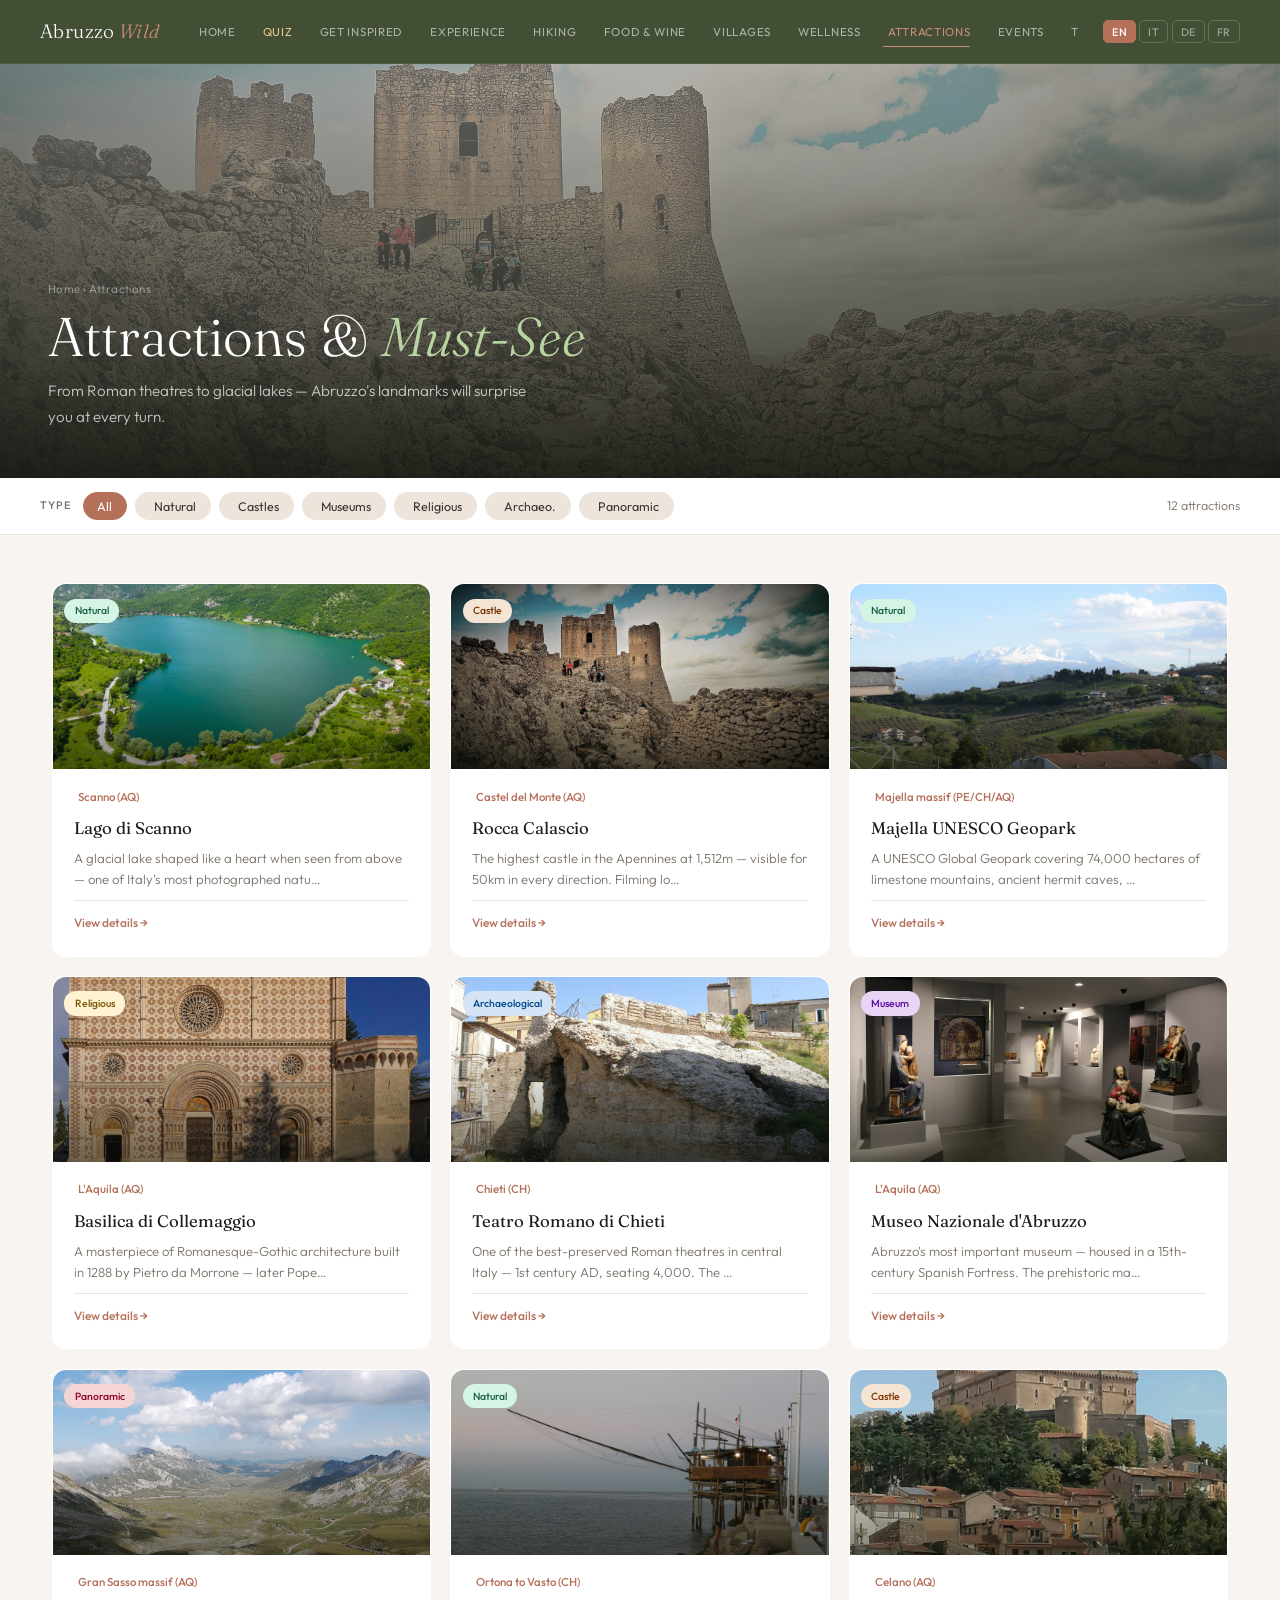
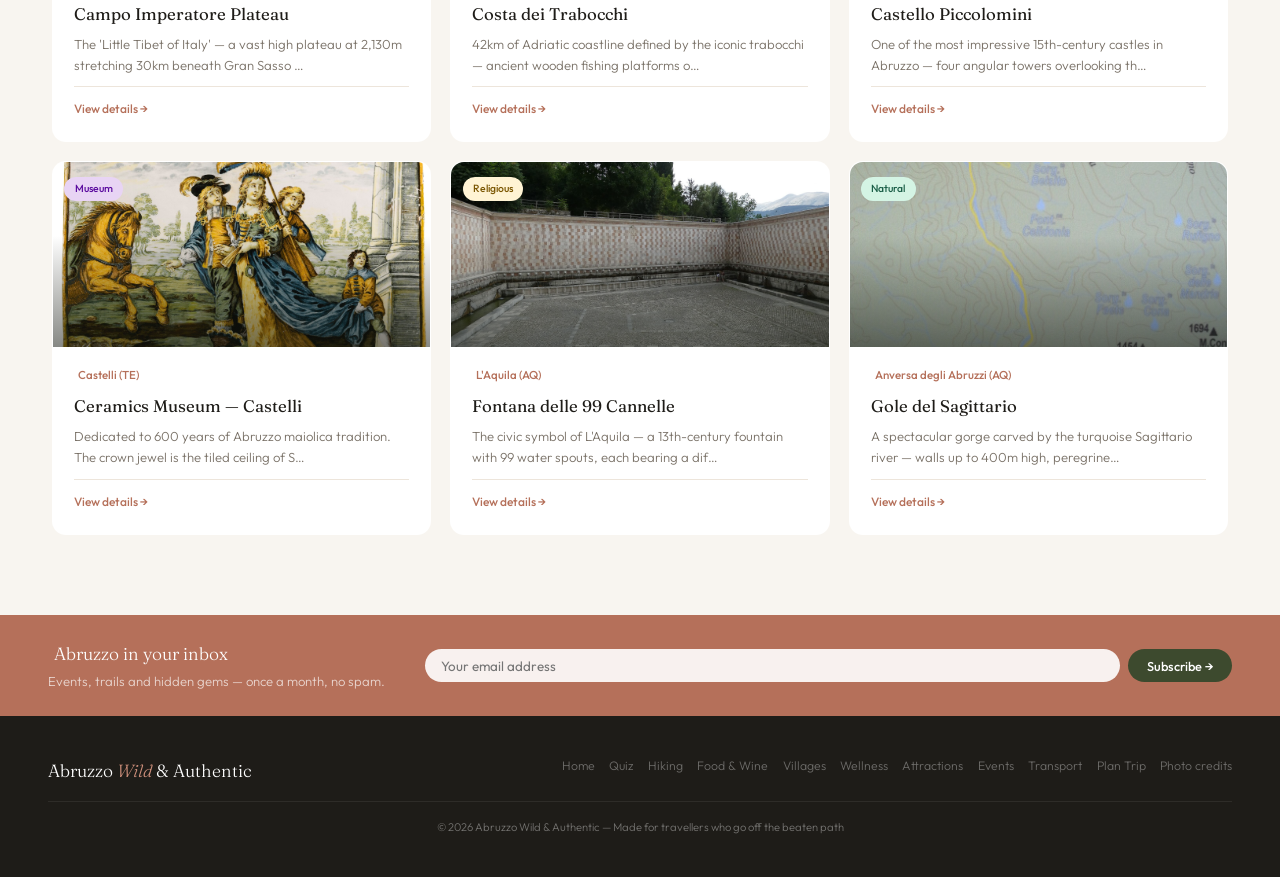
==== commit 59042424: "Nav: aggancia 'Experience' nella navigazione di tutte le pagine - Voce nav dopo 'Get Inspired' su in" ====
--- a/attractions.html
+++ b/attractions.html
@@ -99,6 +99,7 @@
     <li><a href="index.html"       class="nav-link"><i class="ti ti-home" aria-hidden="true"></i><span data-i18n="n_home">Home</span></a></li>
     <li><a href="quiz.html"        class="nav-link quiz"><i class="ti ti-sparkles" aria-hidden="true"></i><span data-i18n="n_quiz">Quiz</span></a></li>
     <li><a href="inspired.html"    class="nav-link"><i class="ti ti-heart" aria-hidden="true"></i><span data-i18n="n_inspired">Get Inspired</span></a></li>
+    <li><a href="experience.html"  class="nav-link"><i class="ti ti-map-2" aria-hidden="true"></i><span data-i18n="n_experience">Experience</span></a></li>
     <li><a href="hiking.html"      class="nav-link"><i class="ti ti-mountain" aria-hidden="true"></i><span data-i18n="n_hiking">Hiking</span></a></li>
     <li><a href="food.html"        class="nav-link"><i class="ti ti-tools-kitchen-2" aria-hidden="true"></i><span data-i18n="n_food">Food & Wine</span></a></li>
     <li><a href="villages.html"    class="nav-link"><i class="ti ti-building-castle" aria-hidden="true"></i><span data-i18n="n_villages">Villages</span></a></li>
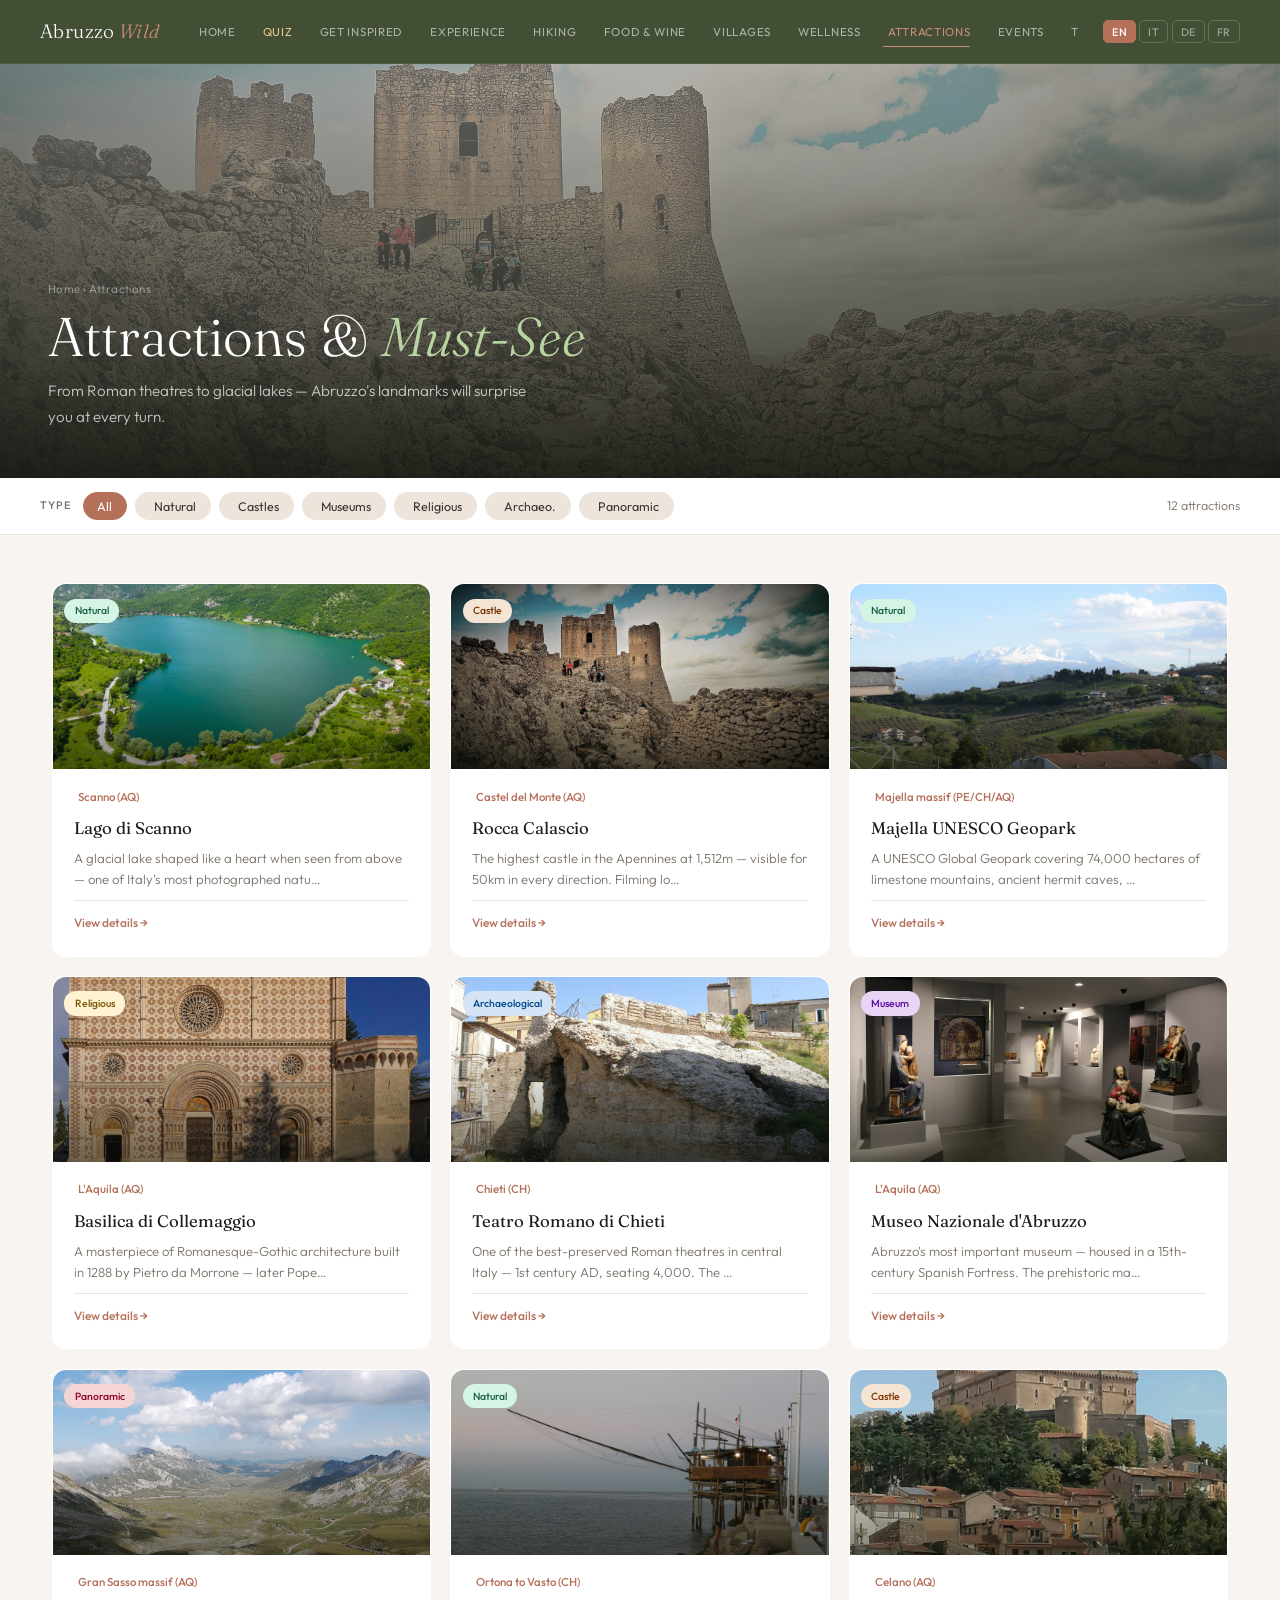
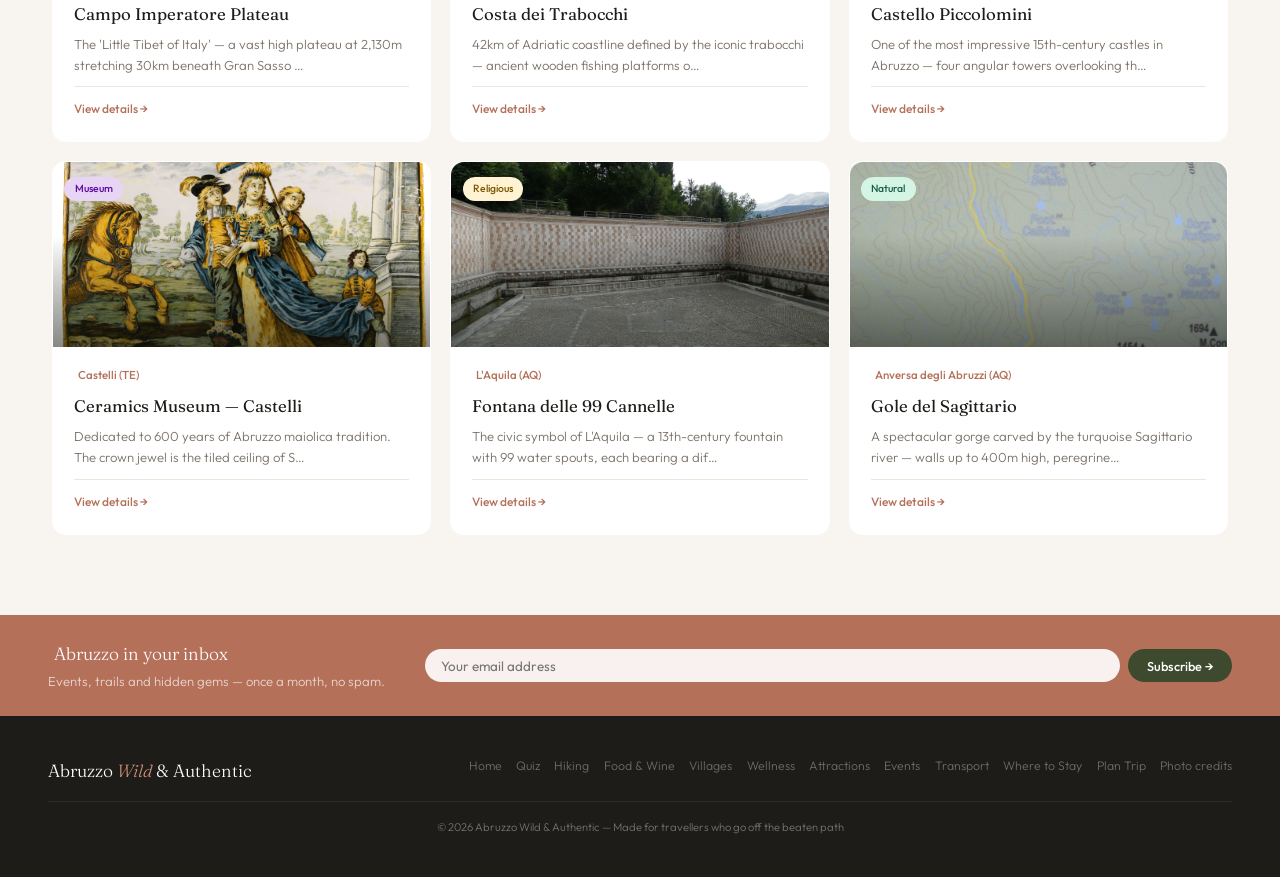
==== commit dbaf1a20: "CDP Fase 4: pagina pubblica "Dove dormire" (consuma data/strutture.js) Vetrina pubblica delle strutt" ====
--- a/attractions.html
+++ b/attractions.html
@@ -89,6 +89,44 @@
 @media(max-width:1000px){ .attr-grid { grid-template-columns: repeat(2,1fr); } }
 @media(max-width:580px)  { .attr-grid { grid-template-columns: 1fr; } }
 </style>
+<script type="application/ld+json">
+{
+  "@context": "https://schema.org",
+  "@graph": [
+    {
+      "@type": "BreadcrumbList",
+      "itemListElement": [
+        {
+          "@type": "ListItem",
+          "position": 1,
+          "name": "Home",
+          "item": "https://mdicenso.github.io/abruzzo-wild/"
+        },
+        {
+          "@type": "ListItem",
+          "position": 2,
+          "name": "Attractions",
+          "item": "https://mdicenso.github.io/abruzzo-wild/attractions.html"
+        }
+      ]
+    },
+    {
+      "@type": "WebPage",
+      "url": "https://mdicenso.github.io/abruzzo-wild/attractions.html",
+      "name": "Attractions & Must-See — Abruzzo Wild & Authentic",
+      "description": "From Roman theatres to glacial lakes and medieval castles — Abruzzo's most unmissable landmarks and natural wonders.",
+      "inLanguage": "en",
+      "isPartOf": {
+        "@id": "https://mdicenso.github.io/abruzzo-wild/#website"
+      },
+      "about": {
+        "@id": "https://mdicenso.github.io/abruzzo-wild/#destination"
+      },
+      "primaryImageOfPage": "https://mdicenso.github.io/abruzzo-wild/img/rocca-calascio.jpg"
+    }
+  ]
+}
+</script>
 </head>
 <body>
 
@@ -107,6 +145,7 @@
     <li><a href="attractions.html" class="nav-link active"><i class="ti ti-map-pin" aria-hidden="true"></i><span data-i18n="n_attractions">Attractions</span></a></li>
     <li><a href="events.html"      class="nav-link"><i class="ti ti-calendar-event" aria-hidden="true"></i><span data-i18n="n_events">Events</span></a></li>
     <li><a href="transport.html"   class="nav-link"><i class="ti ti-bus" aria-hidden="true"></i><span data-i18n="n_transport">Transport</span></a></li>
+    <li><a href="dormire.html"     class="nav-link"><i class="ti ti-bed" aria-hidden="true"></i><span data-i18n="n_stay">Where to Stay</span></a></li>
     <li><a href="plan.html"        class="nav-link cta"><i class="ti ti-route" aria-hidden="true"></i><span data-i18n="n_plan">Plan Trip</span></a></li>
   </ul>
   <div class="nav-lang">
@@ -218,6 +257,7 @@
       <a href="attractions.html" class="footer-link"><span data-i18n="n_attractions">Attractions</span></a>
       <a href="events.html"      class="footer-link"><span data-i18n="n_events">Events</span></a>
       <a href="transport.html"   class="footer-link"><span data-i18n="n_transport">Transport</span></a>
+      <a href="dormire.html"     class="footer-link"><span data-i18n="n_stay">Where to Stay</span></a>
       <a href="plan.html"        class="footer-link"><span data-i18n="n_plan">Plan Trip</span></a>
       <a href="crediti.html" class="footer-link"><span data-i18n="f_credits">Photo credits</span></a>
     </nav>
